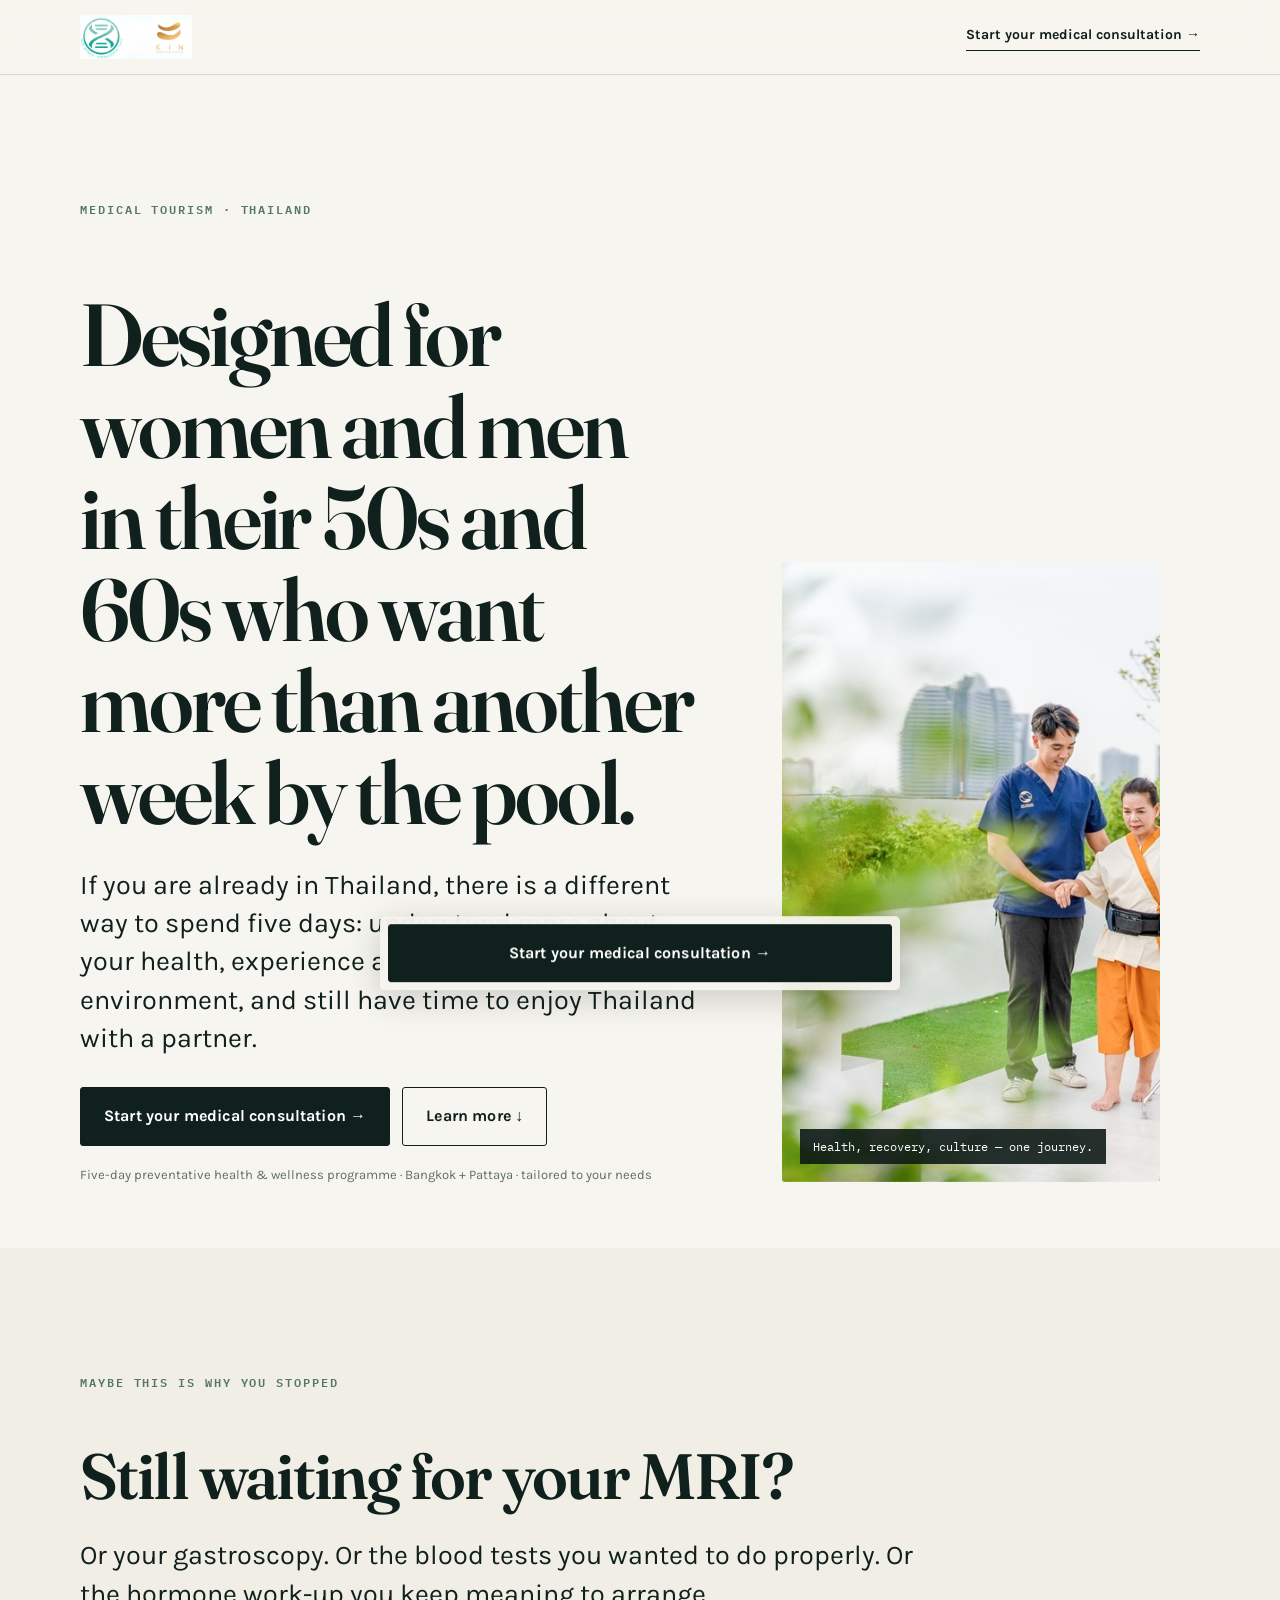
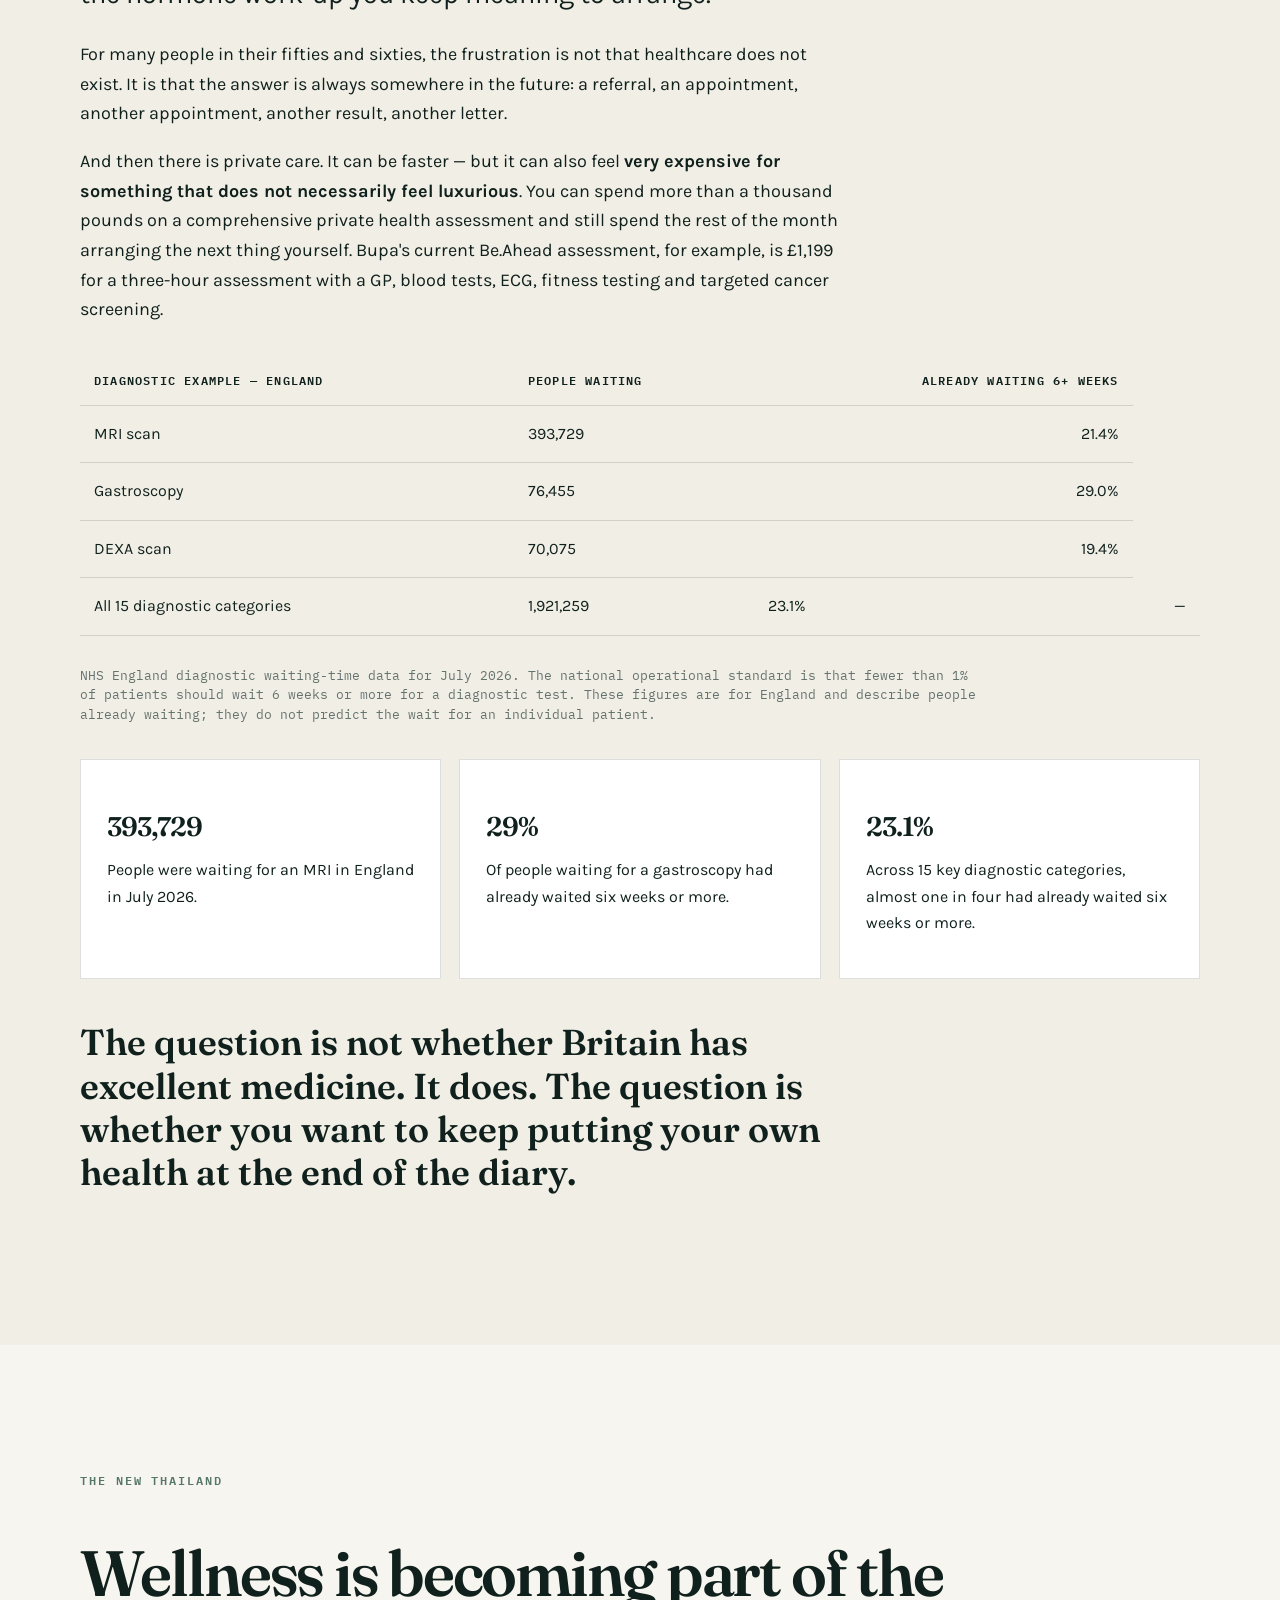
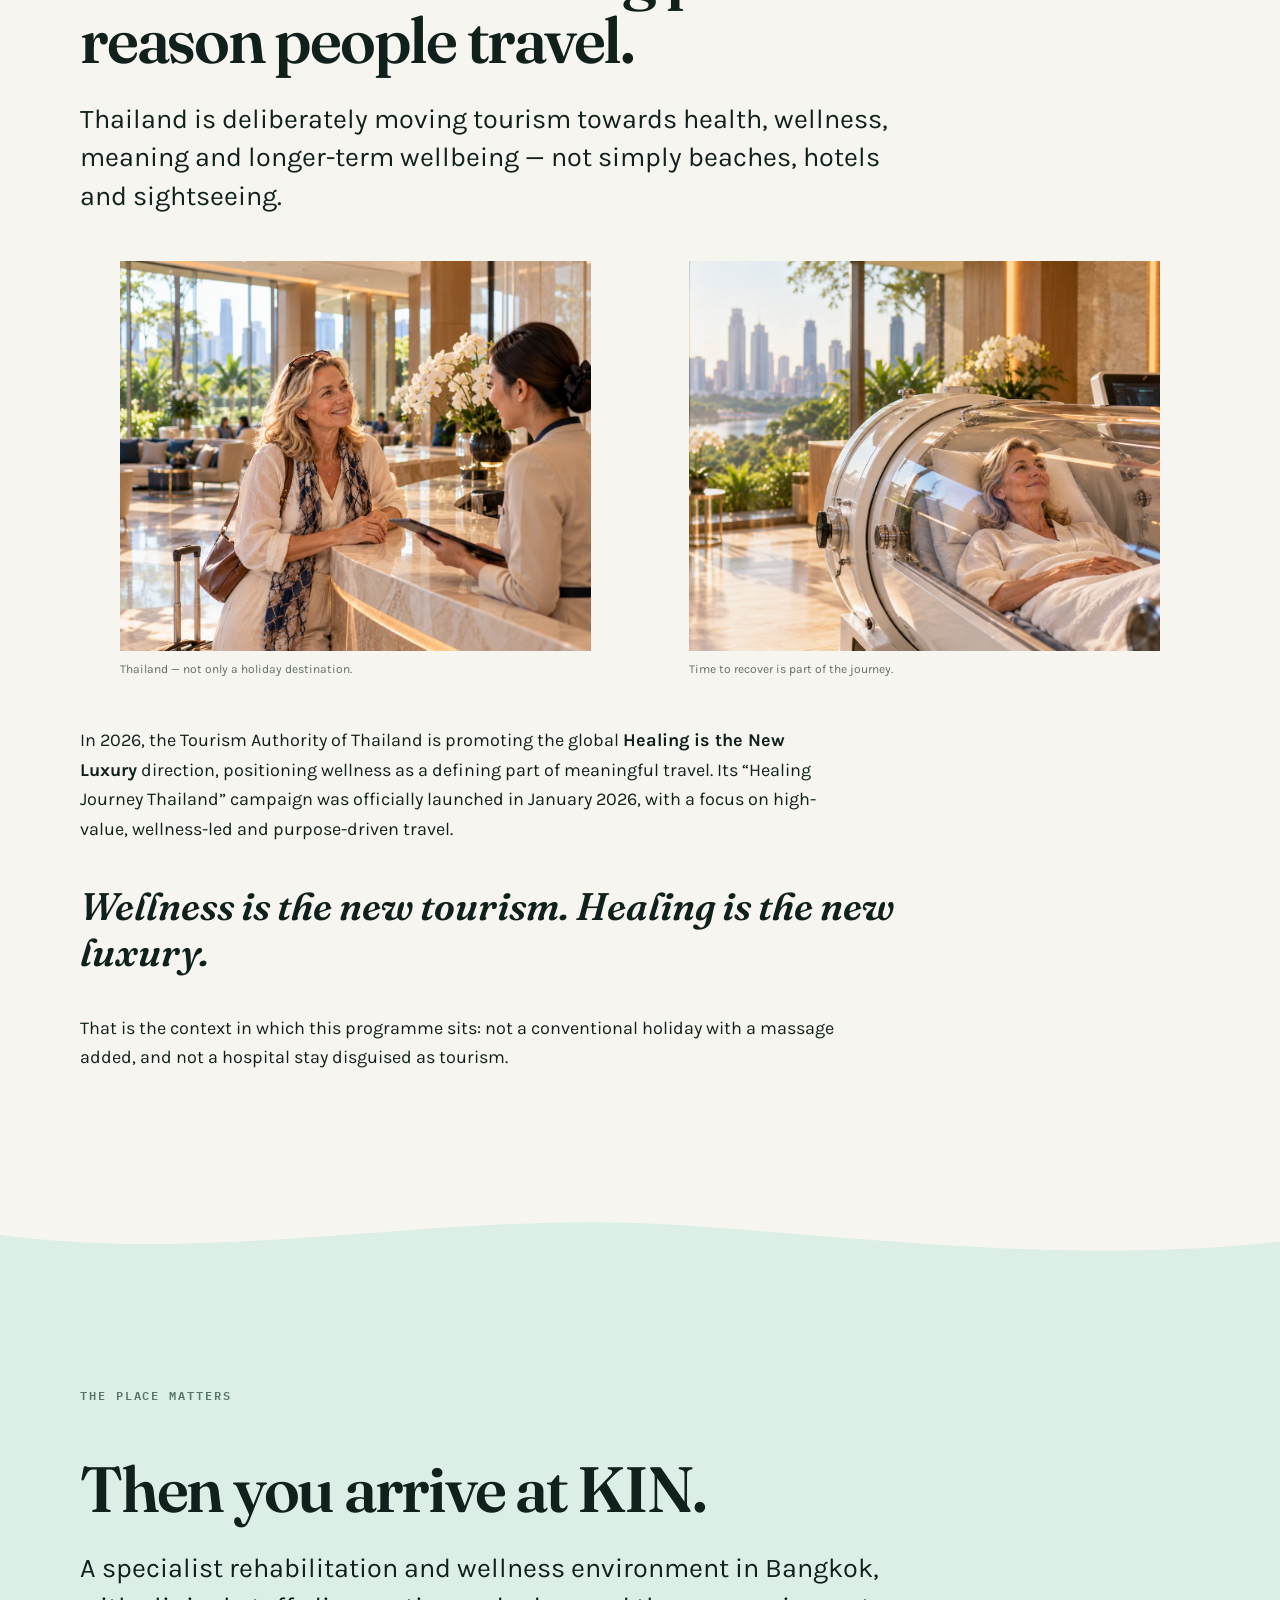
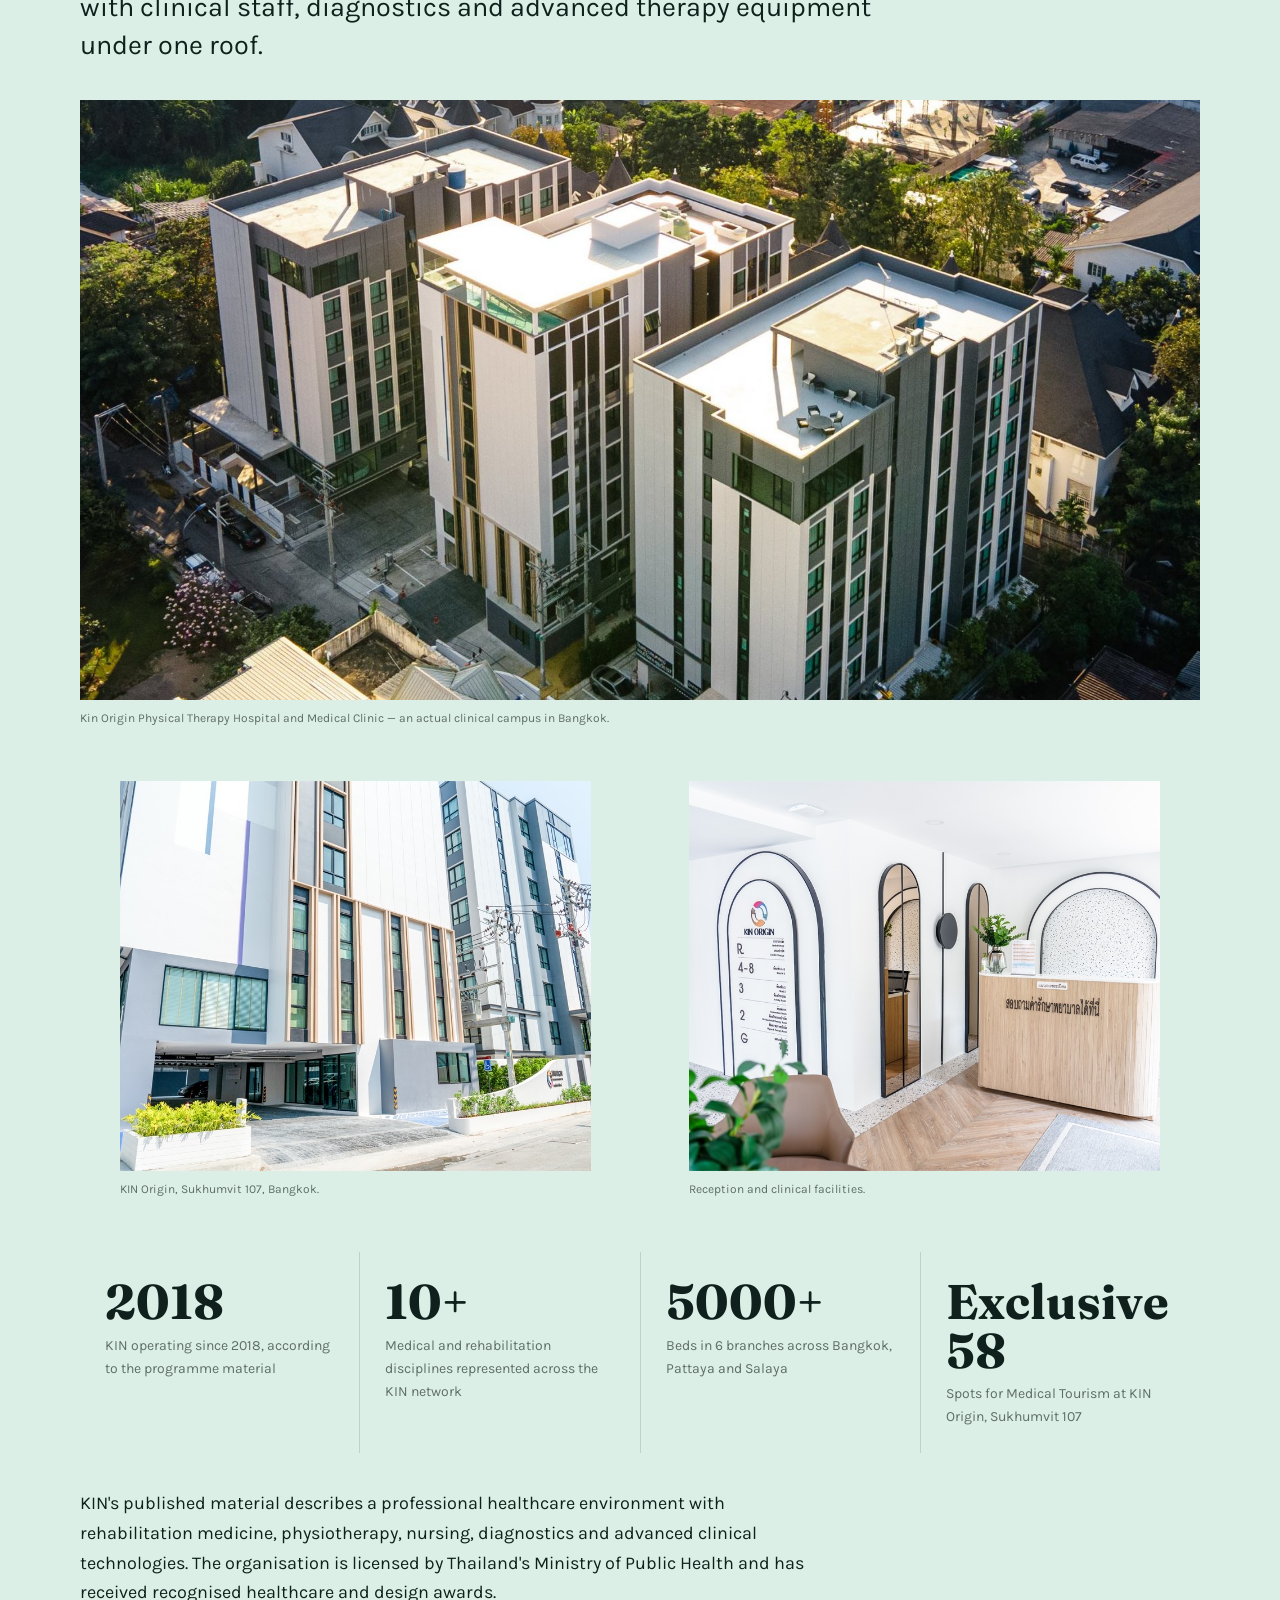
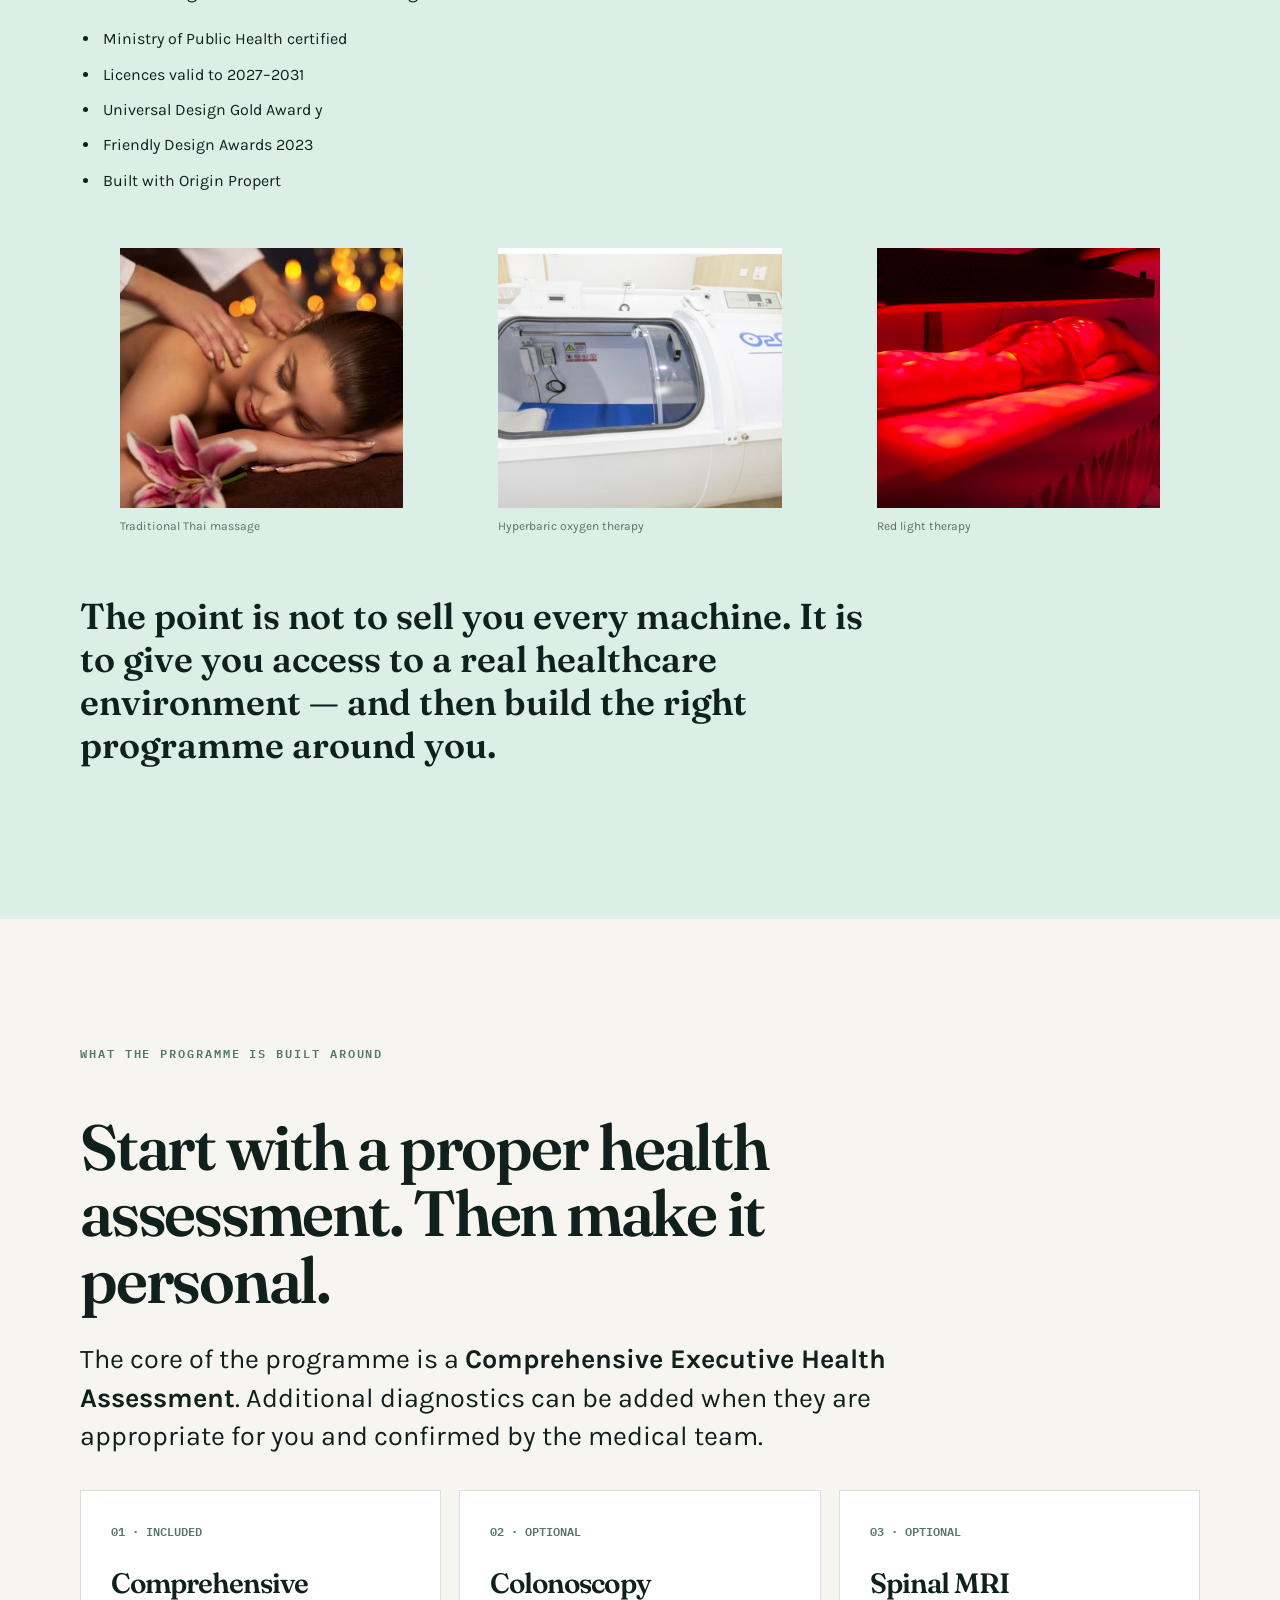
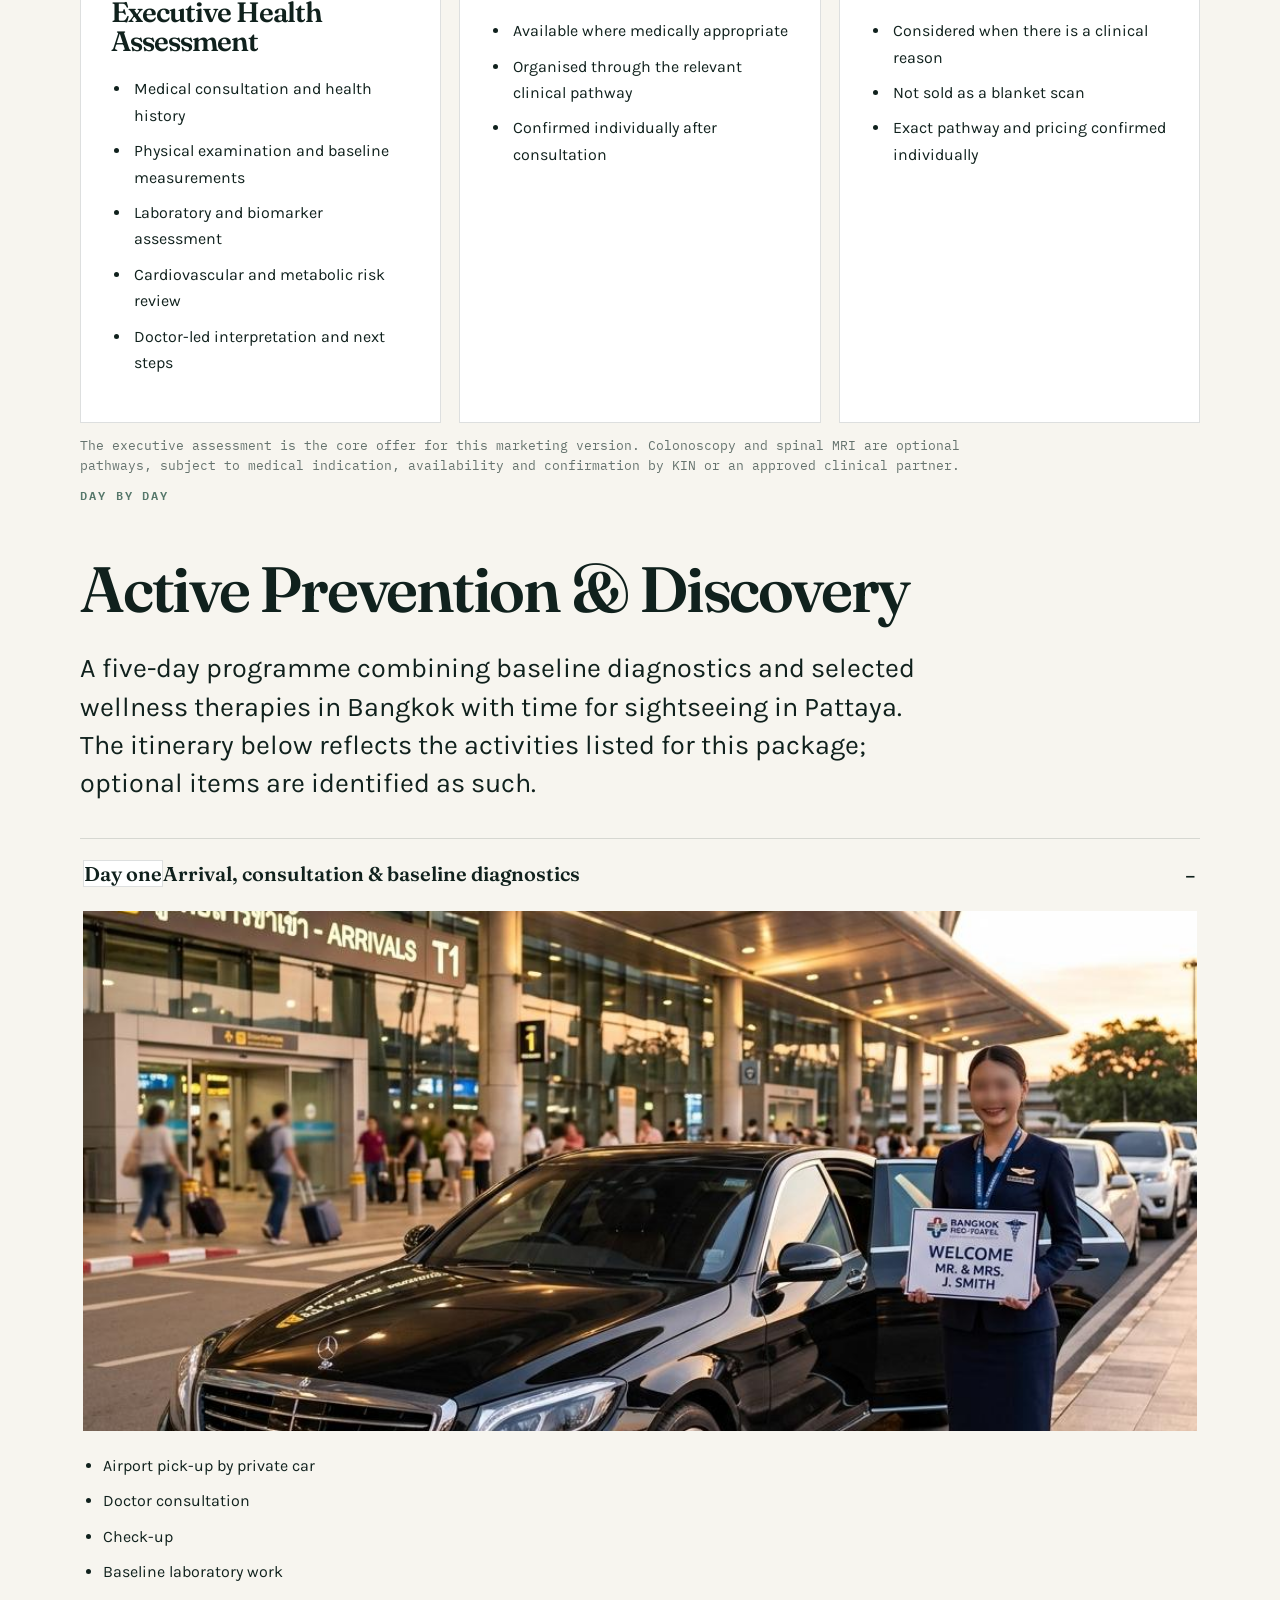
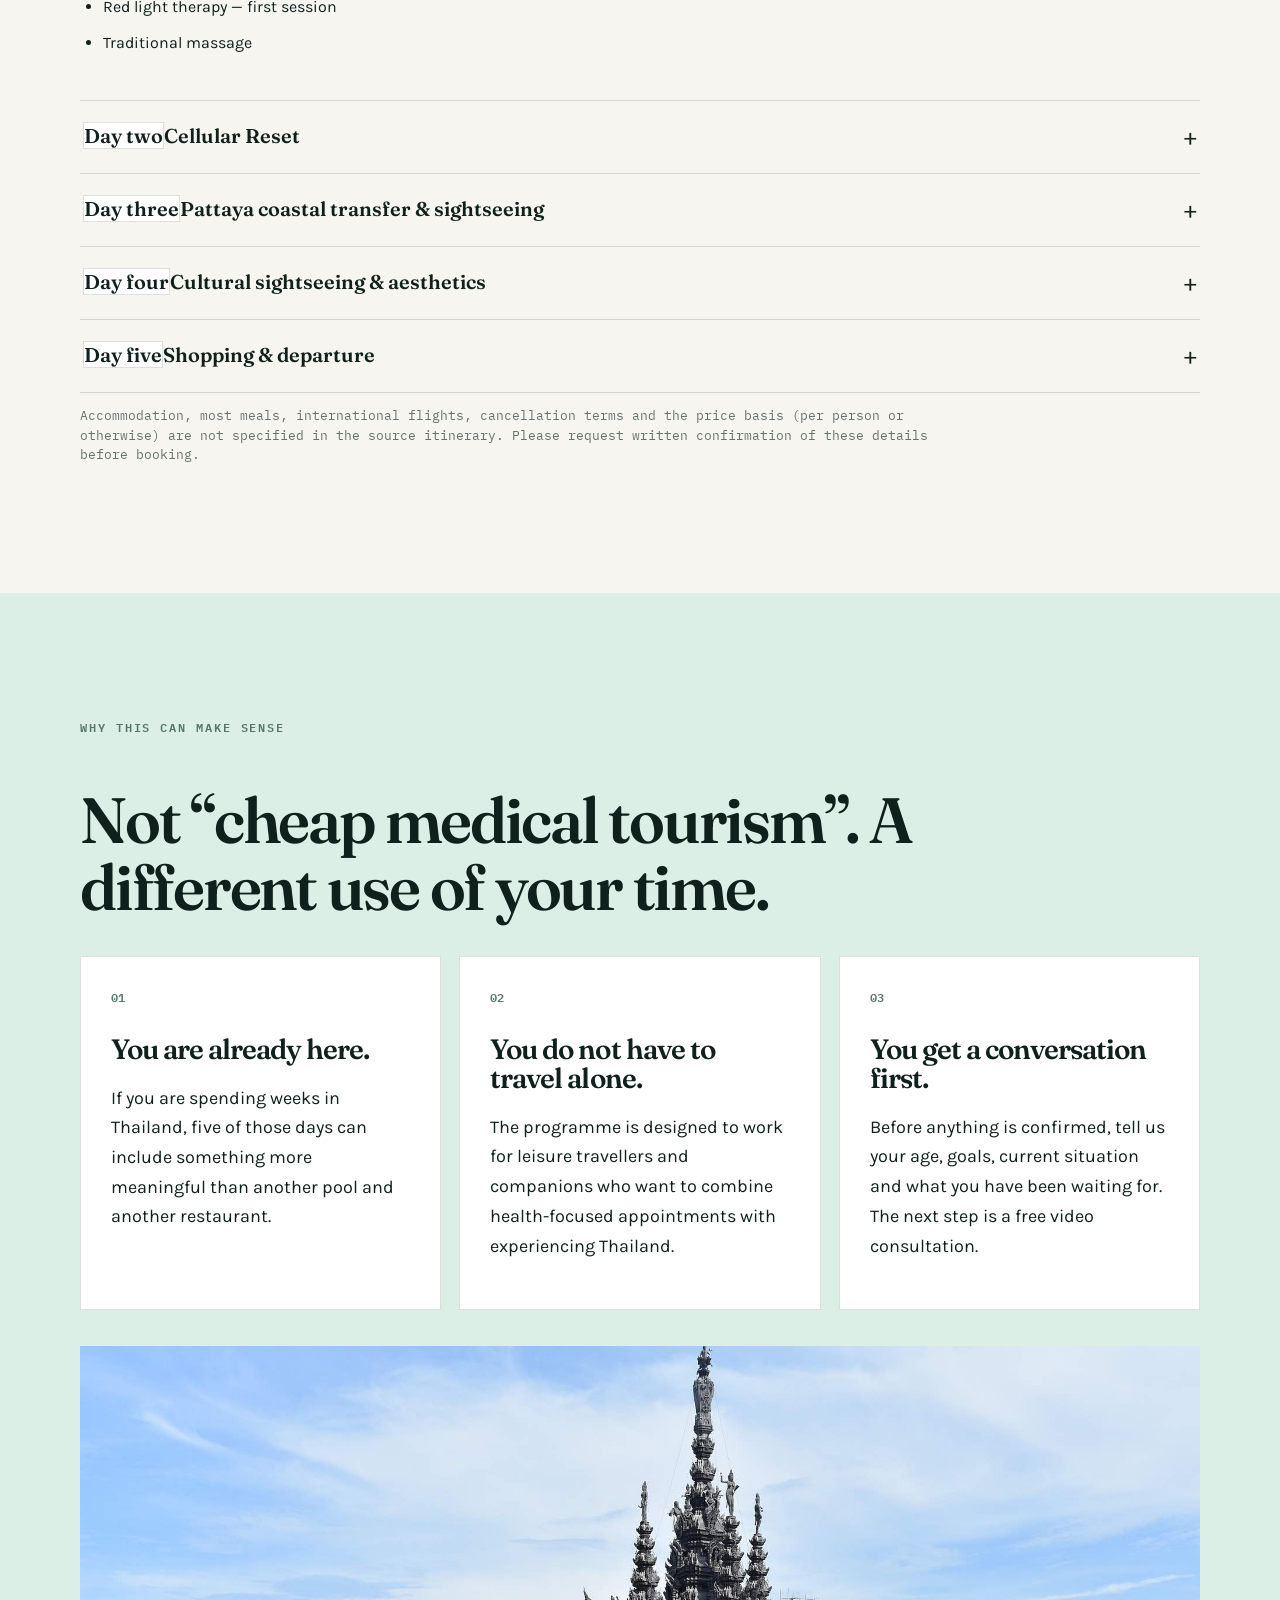
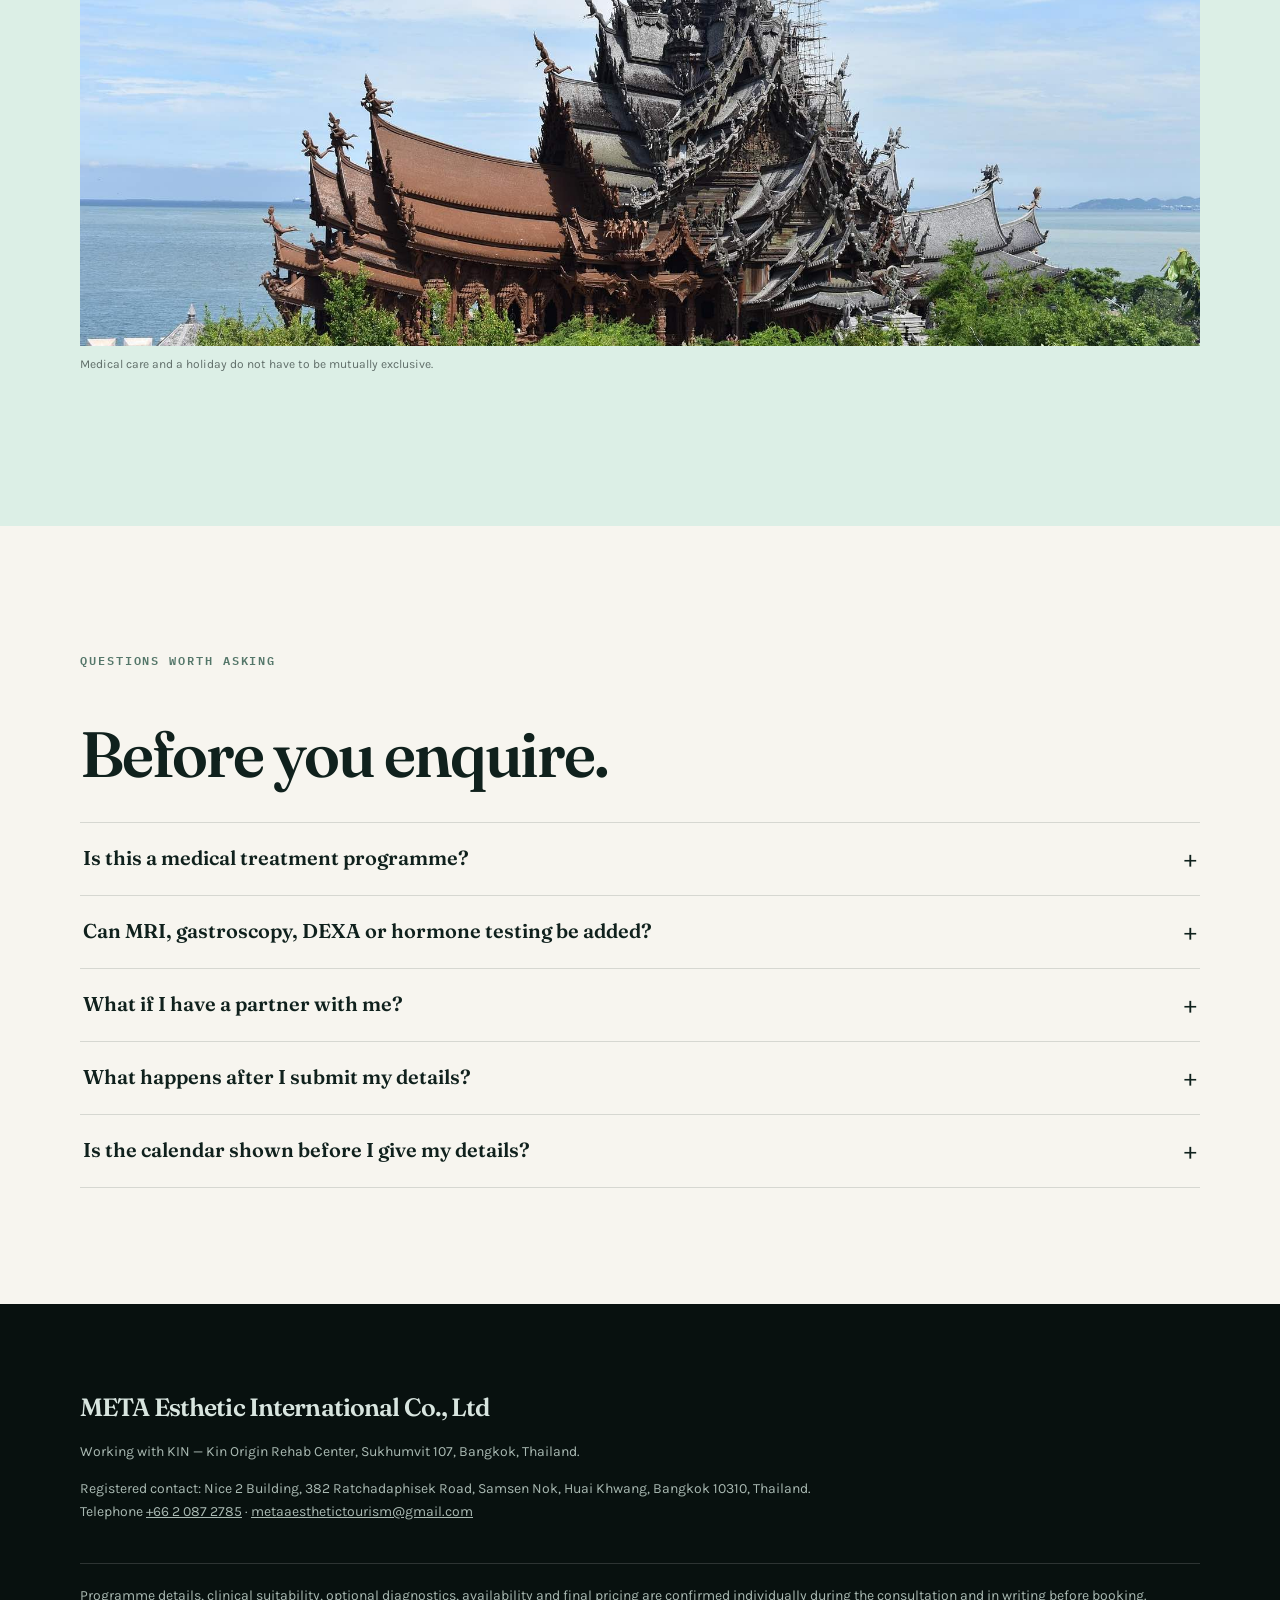
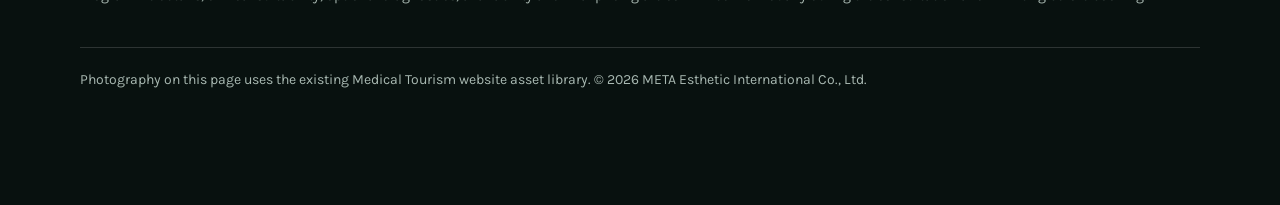
==== index.html @ b050d195 "Add Facebook Pixel Code to index.html Added Facebook Pixel tracking code for analytics." ====
<!doctype html>
<html lang="en-GB">
<head>
<meta charset="utf-8">
  <!-- Meta Pixel Code -->
<script>
!function(f,b,e,v,n,t,s)
{if(f.fbq)return;n=f.fbq=function(){n.callMethod?
n.callMethod.apply(n,arguments):n.queue.push(arguments)};
if(!f._fbq)f._fbq=n;n.push=n;n.loaded=!0;n.version='2.0';
n.queue=[];t=b.createElement(e);t.async=!0;
t.src=v;s=b.getElementsByTagName(e)[0];
s.parentNode.insertBefore(t,s)}(window, document,'script',
'https://connect.facebook.net/en_US/fbevents.js');

fbq('init', '4638696046454900');
fbq('track', 'PageView');
fbq('track', 'ViewContent');
</script>
<!-- End Meta Pixel Code -->
<meta name="viewport" content="width=device-width, initial-scale=1">
<title>Medical Tourism Thailand | A Better Way to Use Your Time in Thailand</title>
<meta name="description" content="Designed for women and men in their 50s and 60s who want more than another week by the pool. Explore a five-day preventative health and wellness programme in Thailand, with KIN and Bangkok–Pattaya experiences.">
<link rel="preconnect" href="https://fonts.googleapis.com">
<link rel="preconnect" href="https://fonts.gstatic.com" crossorigin>
<link href="https://fonts.googleapis.com/css2?family=Fraunces:ital,opsz,wght@0,9..144,400;0,9..144,600;0,9..144,700;1,9..144,400;1,9..144,600&family=Karla:wght@400;500;600;700&family=IBM+Plex+Mono:wght@400;500;600&display=swap" rel="stylesheet">
<style>
:root{--ink:#10211d;--deep:#0b1715;--mint:#dcefe6;--paper:#f7f5ef;--cream:#f1eee5;--sage:#7b9d8e;--gold:#c8a66a;--white:#fff;--muted:#5f6d68;--line:rgba(16,33,29,.14)}
*{box-sizing:border-box}html{scroll-behavior:smooth}body{margin:0;background:var(--paper);color:var(--ink);font-family:Karla,Arial,sans-serif;line-height:1.65}img{display:block;max-width:100%}a{color:inherit}.wrap{width:min(1120px,92vw);margin:auto}.eyebrow{font:600 12px/1.2 "IBM Plex Mono",monospace;text-transform:uppercase;letter-spacing:.16em;color:#55776a;margin-bottom:18px}h1,h2,h3{font-family:Fraunces,Georgia,serif;font-weight:600;letter-spacing:-.035em;line-height:1.04;margin-bottom:20px}h1{font-size:clamp(45px,7.5vw,88px);max-width:980px}h2{font-size:clamp(38px,5vw,64px);max-width:900px}h3{font-size:clamp(25px,3vw,36px)}p{font-size:18px;max-width:760px}.lede{font-size:clamp(20px,2.2vw,27px);line-height:1.42;max-width:850px}.script{font:italic 600 clamp(25px,3vw,39px)/1.2 Fraunces,Georgia,serif;max-width:850px}.pull{font:600 clamp(24px,3vw,36px)/1.2 Fraunces,Georgia,serif;max-width:820px;margin-top:42px}.src{font:13px/1.5 "IBM Plex Mono",monospace;color:#65736e;max-width:900px}section{padding:clamp(64px,9vw,118px) 0}.b-soft{background:var(--cream)}.b-mint{background:var(--mint)}.b-deep{background:var(--deep);color:#f5f3eb}.b-deep .eyebrow,.b-deep .src{color:#9ebcaf}.topbar{position:sticky;top:0;z-index:20;background:rgba(247,245,239,.94);backdrop-filter:blur(12px);border-bottom:1px solid var(--line)}.topbar .wrap{min-height:74px;display:flex;align-items:center;justify-content:space-between;gap:20px}.topbar img{width:112px;height:auto}.tcta{font-size:14px;font-weight:700;text-decoration:none;border-bottom:1px solid var(--ink);padding-bottom:3px}.btn{display:inline-flex;align-items:center;justify-content:center;gap:8px;padding:15px 23px;background:var(--ink);color:#fff;text-decoration:none;border-radius:3px;font-weight:700;letter-spacing:.01em;border:1px solid var(--ink);transition:.2s}.btn:hover{transform:translateY(-1px);background:#233c34}.btn.light{background:#fff;color:var(--ink);border-color:#fff}.btn.outline{background:transparent;color:var(--ink);border-color:var(--ink)}.b-deep .btn{background:#fff;color:var(--ink);border-color:#fff}.hero{padding:clamp(60px,9vw,115px) 0 50px}.hero-grid{display:grid;grid-template-columns:1.15fr .85fr;gap:42px;align-items:end}.hero-art{border-radius:3px;overflow:hidden;position:relative}.hero-art img{width:100%;height:620px;object-fit:cover}.hero-art .caption{position:absolute;left:18px;bottom:18px;background:rgba(11,23,21,.88);color:#fff;padding:10px 13px;font:12px "IBM Plex Mono",monospace}.hero-actions{display:flex;flex-wrap:wrap;gap:12px;margin-top:30px}.hero-note{font-size:13px;color:var(--muted);margin-top:18px}.wave{height:55px;overflow:hidden;background:var(--paper)}.wave svg{width:100%;height:100%}.stats{display:grid;grid-template-columns:repeat(4,1fr);gap:1px;background:var(--line);margin:36px 0}.stat{background:var(--paper);padding:25px}.b-mint .stat{background:var(--mint)}.b-deep .stat{background:#12231f}.stat b{display:block;font:700 clamp(30px,3.8vw,50px)/1 Fraunces,serif;margin-bottom:8px}.stat span{font-size:14px;color:var(--muted);display:block}.b-deep .stat span{color:#b9cbc2}.tablewrap{overflow-x:auto;margin:30px 0}table{width:100%;border-collapse:collapse;min-width:650px}th,td{padding:15px 14px;border-bottom:1px solid var(--line);text-align:left;vertical-align:top}th{font:600 12px "IBM Plex Mono",monospace;text-transform:uppercase;letter-spacing:.1em}td:last-child,th:last-child{text-align:right;white-space:nowrap}.versus{display:grid;grid-template-columns:1fr 1fr;gap:22px;margin-top:42px}.side{background:#fff;border:1px solid var(--line);overflow:hidden}.side-img{width:100%;height:300px;object-fit:cover}.side-body{padding:26px}.side-tag{font:600 12px "IBM Plex Mono",monospace;text-transform:uppercase;letter-spacing:.14em;color:#55776a}.side-price{font:700 32px Fraunces,serif;margin-top:25px}.side-price span{display:block;font:13px Karla,sans-serif;color:var(--muted);margin-top:4px}.notice{height:100%;background:#10211d;color:#fff;padding:28px;display:flex;align-items:flex-end}.notice p{font:14px/1.8 "IBM Plex Mono",monospace}.photo-wide{margin:36px 0}.photo-wide img{width:100%;height:min(62vw,600px);object-fit:cover}.photo-wide figcaption,.photo-grid figcaption,.photo-strip figcaption{font-size:12px;color:var(--muted);margin-top:9px}.photo-grid{display:grid;grid-template-columns:repeat(2,1fr);gap:18px;margin:30px 0}.photo-grid img{width:100%;height:390px;object-fit:cover}.photo-strip{display:grid;grid-template-columns:repeat(3,1fr);gap:15px;margin-top:38px}.photo-strip img{width:100%;height:260px;object-fit:cover}.kicker-grid{display:grid;grid-template-columns:repeat(3,1fr);gap:18px;margin:35px 0}.kicker{padding:26px;background:#fff;border:1px solid var(--line)}.kicker h3{font-size:27px;margin-bottom:10px}.kicker p{font-size:16px}.cards{display:grid;grid-template-columns:repeat(3,1fr);gap:18px;margin-top:35px}.card{background:#fff;padding:30px;border:1px solid var(--line)}.card .num,.recommend-card .num,.day-body b{font:600 12px "IBM Plex Mono",monospace;color:#55776a}.card h3{font-size:28px}.checks{padding-left:20px}.checks li{margin:9px 0;padding-left:3px}.recommend{display:grid;grid-template-columns:1fr 1fr;gap:22px;margin-top:38px}.recommend-card{background:#fff;border:1px solid var(--line);padding:28px}.recommend-card .price{font:700 28px Fraunces,serif;margin:15px 0}.recommend-card small{display:block;color:var(--muted);font-size:13px;line-height:1.45}.daygrid{display:grid;grid-template-columns:repeat(5,1fr);gap:12px;margin-top:35px}.day{background:#fff;border:1px solid var(--line);overflow:hidden}.day img{height:180px;width:100%;object-fit:cover}.day-body{padding:18px}.day-body h3{font-size:25px;margin:9px 0}.day-body ul{padding-left:18px;margin:0}.day-body li{font-size:14px;margin:5px 0}.price-hero{display:grid;grid-template-columns:.8fr 1.2fr;gap:30px;align-items:center;margin-top:35px}.pricebox{background:var(--deep);color:#fff;padding:42px}.pricebox .big{font:700 clamp(48px,7vw,80px)/1 Fraunces,serif}.pricebox .gbp{font:600 27px Fraunces,serif;color:#cfe5da;margin-top:8px}.pricebox small{display:block;color:#a9beb5;margin-top:15px}.pricebox .btn{margin-top:25px}.price-table{background:#fff;border:1px solid var(--line);padding:25px}.acc{margin-top:35px}details{border-top:1px solid var(--line);padding:0}details:last-child{border-bottom:1px solid var(--line)}summary{cursor:pointer;list-style:none;padding:22px 3px;font:600 20px Fraunces,serif;display:flex;justify-content:space-between;gap:20px}summary::-webkit-details-marker{display:none}summary:after{content:"+";font:400 24px Karla,sans-serif}details[open] summary:after{content:"−"}.details-body{padding:0 3px 24px}.cta-band{text-align:center}.cta-band .wrap{display:flex;flex-direction:column;align-items:center}.cta-band p{max-width:650px}.cta-actions{display:flex;flex-wrap:wrap;justify-content:center;gap:12px;margin-top:20px}.legal{font-size:13px;line-height:1.55;color:#697772;max-width:900px}footer{background:#08110f;color:#d8e5df;padding:65px 0 100px}footer h3{font-size:25px}footer p{font-size:14px;color:#a9b9b2}footer .fine{border-top:1px solid rgba(255,255,255,.15);margin-top:40px;padding-top:20px;max-width:none}.dock{position:fixed;z-index:30;left:50%;bottom:14px;transform:translate(-50%,140%);transition:.25s;width:min(520px,calc(100vw - 28px));padding:8px;background:rgba(247,245,239,.92);backdrop-filter:blur(12px);box-shadow:0 8px 35px rgba(0,0,0,.18);border-radius:5px}.dock.on{transform:translate(-50%,0)}.dock .btn{width:100%}
@media(max-width:900px){.hero-grid,.versus,.price-hero,.recommend{grid-template-columns:1fr}.hero-art img{height:460px}.stats{grid-template-columns:repeat(2,1fr)}.cards,.kicker-grid{grid-template-columns:1fr}.daygrid{grid-template-columns:repeat(2,1fr)}}
@media(max-width:600px){.topbar .wrap{min-height:62px}.topbar img{width:94px}.tcta{font-size:12px}section{padding:62px 0}h1{font-size:47px}h2{font-size:39px}p{font-size:17px}.hero{padding-top:55px}.hero-art img{height:390px}.stats{grid-template-columns:1fr 1fr}.stat{padding:19px 15px}.stat b{font-size:31px}.photo-grid,.photo-strip{grid-template-columns:1fr}.photo-grid img{height:300px}.photo-strip img{height:300px}.daygrid{grid-template-columns:1fr}.day img{height:260px}.pricebox{padding:30px 24px}th,td{padding:12px 10px}}

.day-by-day .day-shot{margin:0 0 22px}
.day-by-day .day-shot img{width:100%;height:min(46vw,520px);object-fit:cover}
.day-by-day .details-body{padding:0 3px 28px}
.day-by-day .ticks{padding-left:20px}
.day-by-day .ticks li{margin:9px 0}
.day-by-day .src{margin-top:18px}
</style>
</head>
<body>
<header class="topbar"><div class="wrap"><img src="assets/logo-lockup.png" alt="META Esthetic International and KIN Rehabilitation"><a class="tcta" href="enquire.html">Start your medical consultation →</a></div></header>
<main>
<section class="hero"><div class="wrap hero-grid"><div><p class="eyebrow">Medical tourism · Thailand</p><h1>Designed for women and men in their 50s and 60s who want more than another week by the pool.</h1><p class="lede">If you are already in Thailand, there is a different way to spend five days: understand more about your health, experience a medical and wellness environment, and still have time to enjoy Thailand with a partner.</p><div class="hero-actions"><a class="btn" href="enquire.html">Start your medical consultation →</a><a class="btn outline" href="#programme">Learn more ↓</a></div><p class="hero-note">Five-day preventative health &amp; wellness programme · Bangkok + Pattaya · tailored to your needs</p></div><figure class="hero-art"><img src="assets/kin-rooftop-therapy.jpg" alt="Rooftop therapy and Bangkok skyline at KIN" fetchpriority="high"><div class="caption">Health, recovery, culture — one journey.</div></figure></div></section>
<section class="b-soft"><div class="wrap"><p class="eyebrow">Maybe this is why you stopped</p><h2>Still waiting for your MRI?</h2><p class="lede">Or your gastroscopy. Or the blood tests you wanted to do properly. Or the hormone work-up you keep meaning to arrange.</p><p>For many people in their fifties and sixties, the frustration is not that healthcare does not exist. It is that the answer is always somewhere in the future: a referral, an appointment, another appointment, another result, another letter.</p><p>And then there is private care. It can be faster — but it can also feel <strong>very expensive for something that does not necessarily feel luxurious</strong>. You can spend more than a thousand pounds on a comprehensive private health assessment and still spend the rest of the month arranging the next thing yourself. Bupa's current Be.Ahead assessment, for example, is £1,199 for a three-hour assessment with a GP, blood tests, ECG, fitness testing and targeted cancer screening.</p><div class="tablewrap"><table><thead><tr><th>Diagnostic example — England</th><th>People waiting</th><th>Already waiting 6+ weeks</th></tr></thead><tbody><tr><td>MRI scan</td><td>393,729</td><td>21.4%</td></tr><tr><td>Gastroscopy</td><td>76,455</td><td>29.0%</td></tr><tr><td>DEXA scan</td><td>70,075</td><td>19.4%</td></tr><tr><td>All 15 diagnostic categories</td><td>1,921,259</td><td>23.1%</td><td>—</td></tr></tbody></table></div><p class="src">NHS England diagnostic waiting-time data for July 2026. The national operational standard is that fewer than 1% of patients should wait 6 weeks or more for a diagnostic test. These figures are for England and describe people already waiting; they do not predict the wait for an individual patient.</p><div class="kicker-grid"><article class="kicker"><h3>393,729</h3><p>People were waiting for an MRI in England in July 2026.</p></article><article class="kicker"><h3>29%</h3><p>Of people waiting for a gastroscopy had already waited six weeks or more.</p></article><article class="kicker"><h3>23.1%</h3><p>Across 15 key diagnostic categories, almost one in four had already waited six weeks or more.</p></article></div><p class="pull">The question is not whether Britain has excellent medicine. It does. The question is whether you want to keep putting your own health at the end of the diary.</p></div></section>
<section><div class="wrap"><p class="eyebrow">The new Thailand</p><h2>Wellness is becoming part of the reason people travel.</h2><p class="lede">Thailand is deliberately moving tourism towards health, wellness, meaning and longer-term wellbeing — not simply beaches, hotels and sightseeing.</p><div class="photo-grid"><figure><img src="assets/pattaya.jpg" alt="Pattaya coastal destination in Thailand" loading="lazy"><figcaption>Thailand — not only a holiday destination.</figcaption></figure><figure><img src="assets/beach.jpg" alt="Thai beach and coastal relaxation" loading="lazy"><figcaption>Time to recover is part of the journey.</figcaption></figure></div><p>In 2026, the Tourism Authority of Thailand is promoting the global <strong>Healing is the New Luxury</strong> direction, positioning wellness as a defining part of meaningful travel. Its “Healing Journey Thailand” campaign was officially launched in January 2026, with a focus on high-value, wellness-led and purpose-driven travel.</p><p class="script">Wellness is the new tourism. Healing is the new luxury.</p><p>That is the context in which this programme sits: not a conventional holiday with a massage added, and not a hospital stay disguised as tourism.</p></div></section>
<div class="wave" aria-hidden="true"><svg viewBox="0 0 1200 80" preserveAspectRatio="none"><path d="M0,42 C220,86 420,4 640,28 C840,50 1010,84 1200,52 L1200,80 L0,80 Z" fill="var(--mint)"></path></svg></div>
<section class="b-mint"><div class="wrap">
<p class="eyebrow">The place matters</p>
<h2>Then you arrive at KIN.</h2>
<p class="lede">A specialist rehabilitation and wellness environment in Bangkok, with clinical staff, diagnostics and advanced therapy equipment under one roof.</p>

<figure class="photo-wide">
  <img src="assets/kin-campus-aerial.jpg" alt="Aerial view of the Kin Origin Physical Therapy Hospital and Medical Clinic campus in Bangkok" loading="lazy">
  <figcaption>Kin Origin Physical Therapy Hospital and Medical Clinic — an actual clinical campus in Bangkok.</figcaption>
</figure>

<div class="photo-grid">
  <figure><img src="assets/kin-exterior.jpg" alt="Exterior of KIN Origin Healthcare Center in Bangkok" loading="lazy"><figcaption>KIN Origin, Sukhumvit 107, Bangkok.</figcaption></figure>
  <figure><img src="assets/kin-reception.jpg" alt="KIN Origin reception and floor directory" loading="lazy"><figcaption>Reception and clinical facilities.</figcaption></figure>
</div>

<div class="stats">
  <div class="stat"><b>2018</b><span>KIN operating since 2018, according to the programme material</span></div>
    <div class="stat"><b>10+</b><span>Medical and rehabilitation disciplines represented across the KIN network</span></div>
  <div class="stat"><b>5000+</b><span>Beds in 6 branches across Bangkok, Pattaya and Salaya</span></div>
  <div class="stat"><b>Exclusive 58</b><span>Spots for Medical Tourism at KIN Origin, Sukhumvit 107</span></div>

</div>

<p>KIN's published material describes a professional healthcare environment with rehabilitation medicine, physiotherapy, nursing, diagnostics and advanced clinical technologies. The organisation is licensed by Thailand's Ministry of Public Health and has received recognised healthcare and design awards.</p>

<ul class="checks">
   <li>Ministry of Public Health certified
</li>
  <li>Licences valid to 2027–2031
</li>
  <li>Universal Design Gold Award
y</li>
  <li>Friendly Design Awards 2023</li>
  <li>Built with Origin Propert</li>
</ul>

<div class="photo-strip">
  <figure><img src="assets/traditional-massage.jpg" alt="Traditional Thai massage treatment" loading="lazy"><figcaption>Traditional Thai massage</figcaption></figure>
  <figure><img src="assets/hbot.jpg" alt="Hyperbaric oxygen therapy chamber at KIN" loading="lazy"><figcaption>Hyperbaric oxygen therapy</figcaption></figure>
  <figure><img src="assets/red-light-therapy.jpg" alt="Red light therapy at KIN" loading="lazy"><figcaption>Red light therapy</figcaption></figure>
</div>

<p class="pull">The point is not to sell you every machine. It is to give you access to a real healthcare environment — and then build the right programme around you.</p>
</div></section>
<section id="programme"><div class="wrap">
<p class="eyebrow">What the programme is built around</p>
<h2>Start with a proper health assessment. Then make it personal.</h2>
<p class="lede">The core of the programme is a <strong>Comprehensive Executive Health Assessment</strong>. Additional diagnostics can be added when they are appropriate for you and confirmed by the medical team.</p>

<div class="cards">
  <article class="card">
    <div class="num">01 · INCLUDED</div>
    <h3>Comprehensive Executive Health Assessment</h3>
    <ul class="checks">
      <li>Medical consultation and health history</li>
      <li>Physical examination and baseline measurements</li>
      <li>Laboratory and biomarker assessment</li>
      <li>Cardiovascular and metabolic risk review</li>
      <li>Doctor-led interpretation and next steps</li>
    </ul>
  </article>
  <article class="card">
    <div class="num">02 · OPTIONAL</div>
    <h3>Colonoscopy</h3>
    <ul class="checks">
      <li>Available where medically appropriate</li>
      <li>Organised through the relevant clinical pathway</li>
      <li>Confirmed individually after consultation</li>
    </ul>
  </article>
  <article class="card">
    <div class="num">03 · OPTIONAL</div>
    <h3>Spinal MRI</h3>
    <ul class="checks">
      <li>Considered when there is a clinical reason</li>
      <li>Not sold as a blanket scan</li>
      <li>Exact pathway and pricing confirmed individually</li>
    </ul>
  </article>
</div>

<p class="src">The executive assessment is the core offer for this marketing version. Colonoscopy and spinal MRI are optional pathways, subject to medical indication, availability and confirmation by KIN or an approved clinical partner.</p>

<div class="wrap stack">
    <p class="eyebrow">Day by day</p>
    <h2>Active Prevention &amp; Discovery</h2>
    <p class="lede">A five-day programme combining baseline diagnostics and selected wellness therapies in Bangkok with time for sightseeing in Pattaya. The itinerary below reflects the activities listed for this package; optional items are identified as such.</p>

    <div class="acc day-by-day">
      <details open>
        <summary><span><span class="day">Day one</span>Arrival, consultation &amp; baseline diagnostics</span></summary>
        <div class="details-body">
          <figure class="day-shot">
            <img src="assets/GPT1.jpg" alt="Arrival and consultation at the beginning of the five-day programme" width="1200" height="800" loading="lazy">
          </figure>
          <ul class="ticks">
            <li>Airport pick-up by private car</li>
            <li>Doctor consultation</li>
            <li>Check-up</li>
            <li>Baseline laboratory work</li>
            <li>Red light therapy — first session</li>
            <li>Traditional massage</li>
          </ul>
        </div>
      </details>
      <details>
        <summary><span><span class="day">Day two</span>Cellular Reset</span></summary>
        <div class="details-body">
          <figure class="day-shot">
            <img src="assets/GPT2.jpg" alt="Wellness and clinical therapies scheduled for day two" width="1200" height="800" loading="lazy">
          </figure>
          <ul class="ticks">
            <li>Colon hydrotherapy</li>
            <li>HBOT session — hyperbaric oxygen therapy</li>
            <li>Red light therapy — second session</li>
            <li>Anti-inflammatory lunch</li>
            <li>PMST therapy <strong>or</strong> IV vitamin drip</li>
          </ul>
          <p class="src">The programme lists PMST therapy or an IV vitamin drip as alternatives; it does not state that both are included.</p>
        </div>
      </details>
      <details>
        <summary><span><span class="day">Day three</span>Pattaya coastal transfer &amp; sightseeing</span></summary>
        <div class="details-body">
          <figure class="day-shot">
            <img src="assets/GPT3.jpg" alt="Coastal scenery in Pattaya, Thailand" width="1200" height="800" loading="lazy">
          </figure>
          <ul class="ticks">
            <li>Doctor consultation for feedback — optional</li>
            <li>Transfer to Pattaya</li>
            <li>Sightseeing</li>
          </ul>
          <p class="src">The source itinerary does not specify the exact sightseeing stops or the transport type for the Bangkok–Pattaya transfer.</p>
        </div>
      </details>
      <details>
        <summary><span><span class="day">Day four</span>Cultural sightseeing &amp; aesthetics</span></summary>
        <div class="details-body">
          <figure class="day-shot">
            <img src="assets/GPT4.jpg" alt="Cultural sightseeing and coastal relaxation in Pattaya" width="1200" height="800" loading="lazy">
          </figure>
          <ul class="ticks">
            <li>Guided sightseeing — examples in the programme include the Sanctuary of Truth or coastal tours</li>
            <li>Free exploration</li>
            <li>Visit to a premium aesthetic centre — optional</li>
            <li>Beachside relaxation</li>
            <li>Return to Bangkok</li>
          </ul>
          <p class="src">The aesthetic-centre visit is marked optional in the programme. The source document does not specify its price or whether any procedure is included.</p>
        </div>
      </details>
      <details>
        <summary><span><span class="day">Day five</span>Shopping &amp; departure</span></summary>
        <div class="details-body">
          <figure class="day-shot">
            <img src="assets/GPT5.jpg" alt="Shopping and departure at the end of the Thailand programme" width="1200" height="800" loading="lazy">
          </figure>
          <ul class="ticks">
            <li>Final check-ups — optional</li>
            <li>Shopping at Siam Premium Outlet</li>
            <li>Transfer back to the airport</li>
          </ul>
        </div>
      </details>
    </div>
    <p class="src">Accommodation, most meals, international flights, cancellation terms and the price basis (per person or otherwise) are not specified in the source itinerary. Please request written confirmation of these details before booking.</p>
  </div>
</div></section>


<section class="b-mint"><div class="wrap"><p class="eyebrow">Why this can make sense</p><h2>Not “cheap medical tourism”. A different use of your time.</h2><div class="cards"><article class="card"><div class="num">01</div><h3>You are already here.</h3><p>If you are spending weeks in Thailand, five of those days can include something more meaningful than another pool and another restaurant.</p></article><article class="card"><div class="num">02</div><h3>You do not have to travel alone.</h3><p>The programme is designed to work for leisure travellers and companions who want to combine health-focused appointments with experiencing Thailand.</p></article><article class="card"><div class="num">03</div><h3>You get a conversation first.</h3><p>Before anything is confirmed, tell us your age, goals, current situation and what you have been waiting for. The next step is a free video consultation.</p></article></div><figure class="photo-wide"><img src="assets/sanctuary.jpg" alt="Sanctuary of Truth area in Pattaya" loading="lazy"><figcaption>Medical care and a holiday do not have to be mutually exclusive.</figcaption></figure></div></section>
<section><div class="wrap"><p class="eyebrow">Questions worth asking</p><h2>Before you enquire.</h2><div class="acc"><details><summary>Is this a medical treatment programme?</summary><div class="details-body"><p>It is presented as a preventative and restorative health and wellness programme. It is not a substitute for your GP or consultant and is not a promise to diagnose or treat a specific condition. A doctor must determine whether an individual is suitable.</p></div></details><details><summary>Can MRI, gastroscopy, DEXA or hormone testing be added?</summary><div class="details-body"><p>Comprehensive Executive Health Assessment is the core of the programme. Colonoscopy and spinal MRI are optional and only considered where clinically appropriate. Availability, pathway and pricing are confirmed individually.</p></div></details><details><summary>What if I have a partner with me?</summary><div class="details-body"><p>Tell us on the enquiry form. The programme source specifically identifies leisure travellers and companions as a target profile. Any clinical services for a companion would need to be quoted separately unless confirmed otherwise.</p></div></details><details><summary>What happens after I submit my details?</summary><div class="details-body"><p>Your details are captured first and your phone number is passed to our contact system. You are then taken to a thank-you page where you can choose a free video consultation time through our calendar. Our team may also contact you automatically by phone.</p></div></details><details><summary>Is the calendar shown before I give my details?</summary><div class="details-body"><p>No. The booking calendar is deliberately placed after the lead form. The first step is to tell us who you are and what you are looking for. The second step is optional: choose a video consultation time.</p></div></details></div></div></section>

</main>
<footer><div class="wrap"><h3>META Esthetic International Co., Ltd</h3><p>Working with KIN — Kin Origin Rehab Center, Sukhumvit 107, Bangkok, Thailand.</p><p>Registered contact: Nice 2 Building, 382 Ratchadaphisek Road, Samsen Nok, Huai Khwang, Bangkok 10310, Thailand.<br>Telephone <a href="tel:+6620872785">+66 2 087 2785</a> · <a href="mailto:metaaesthetictourism@gmail.com">metaaesthetictourism@gmail.com</a></p><p class="fine">Programme details, clinical suitability, optional diagnostics, availability and final pricing are confirmed individually during the consultation and in writing before booking.</p><p class="fine">Photography on this page uses the existing Medical Tourism website asset library. © 2026 META Esthetic International Co., Ltd.</p></div></footer>
<div class="dock" id="dock"><a class="btn" href="enquire.html">Start your medical consultation →</a></div>
<script>(function(){const dock=document.getElementById('dock');function tick(){dock.classList.toggle('on',window.scrollY>560)}window.addEventListener('scroll',tick,{passive:true});tick()})();</script>
</body></html>
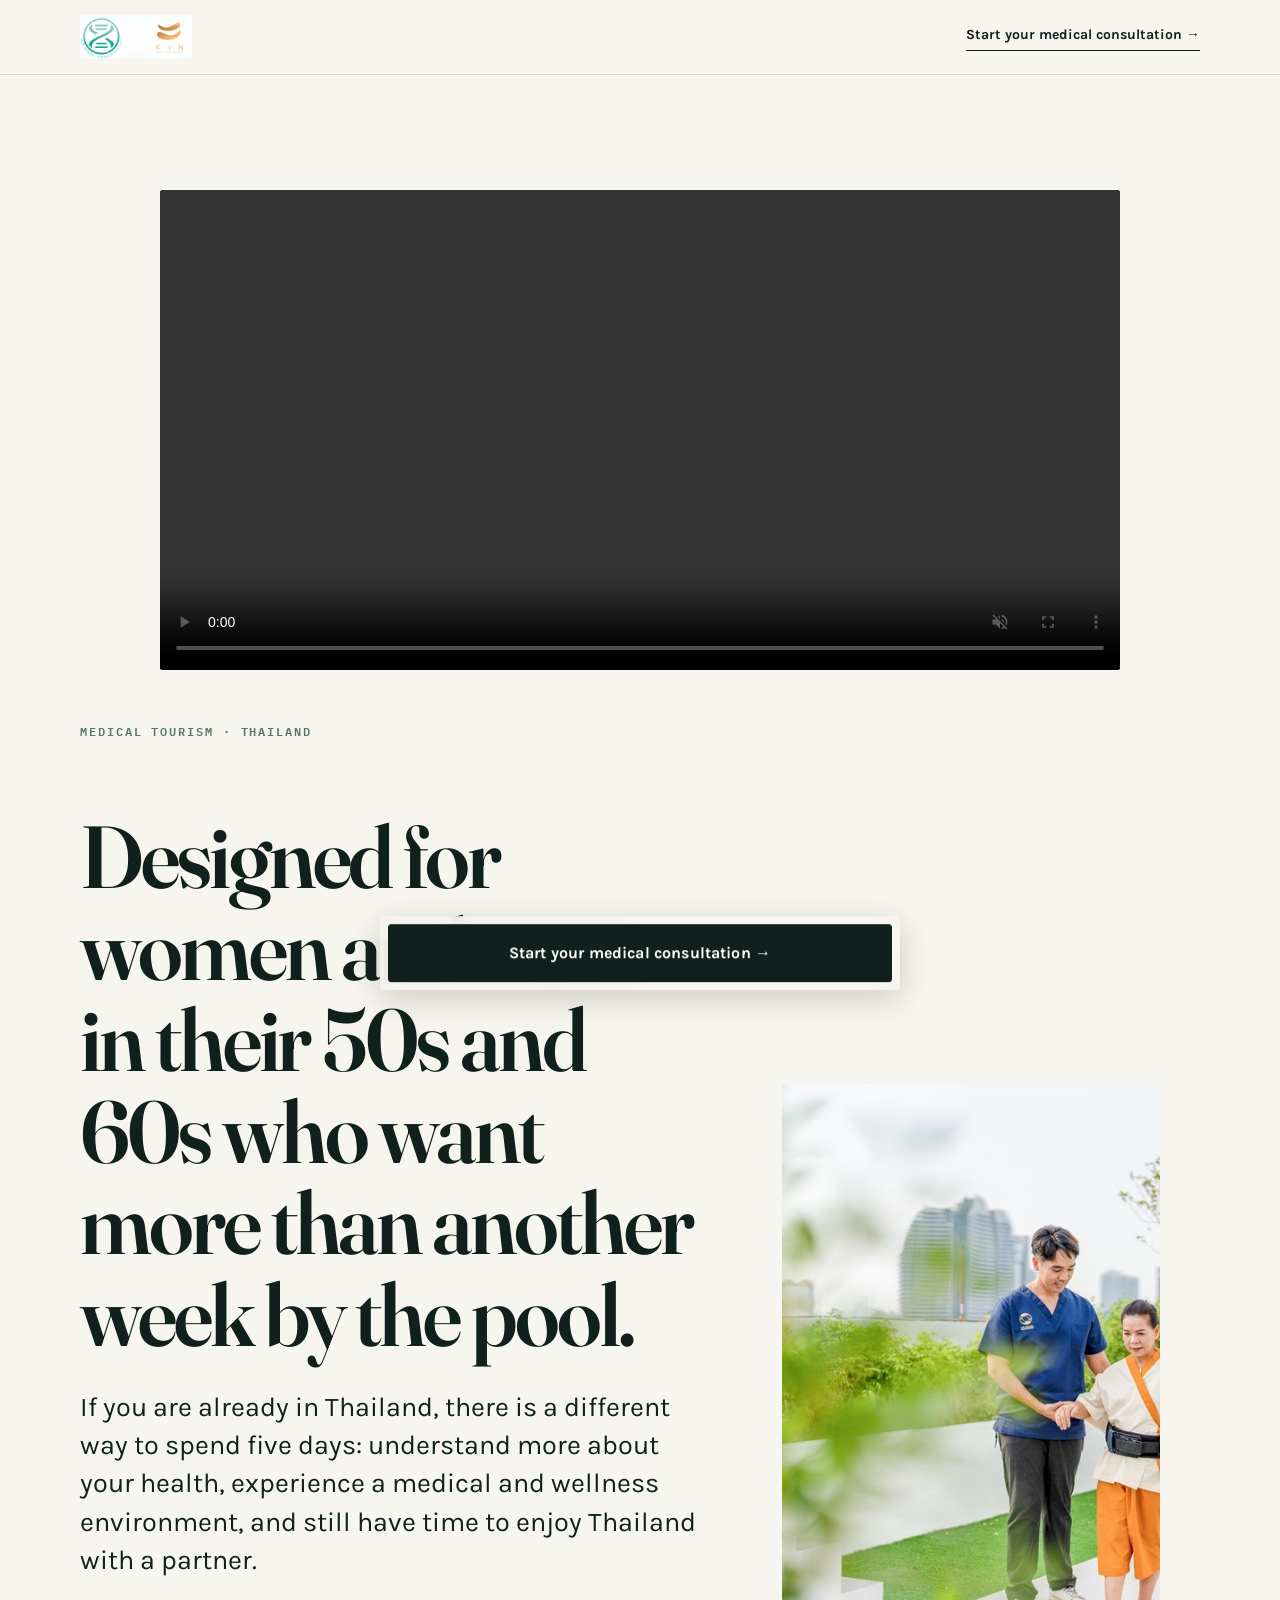
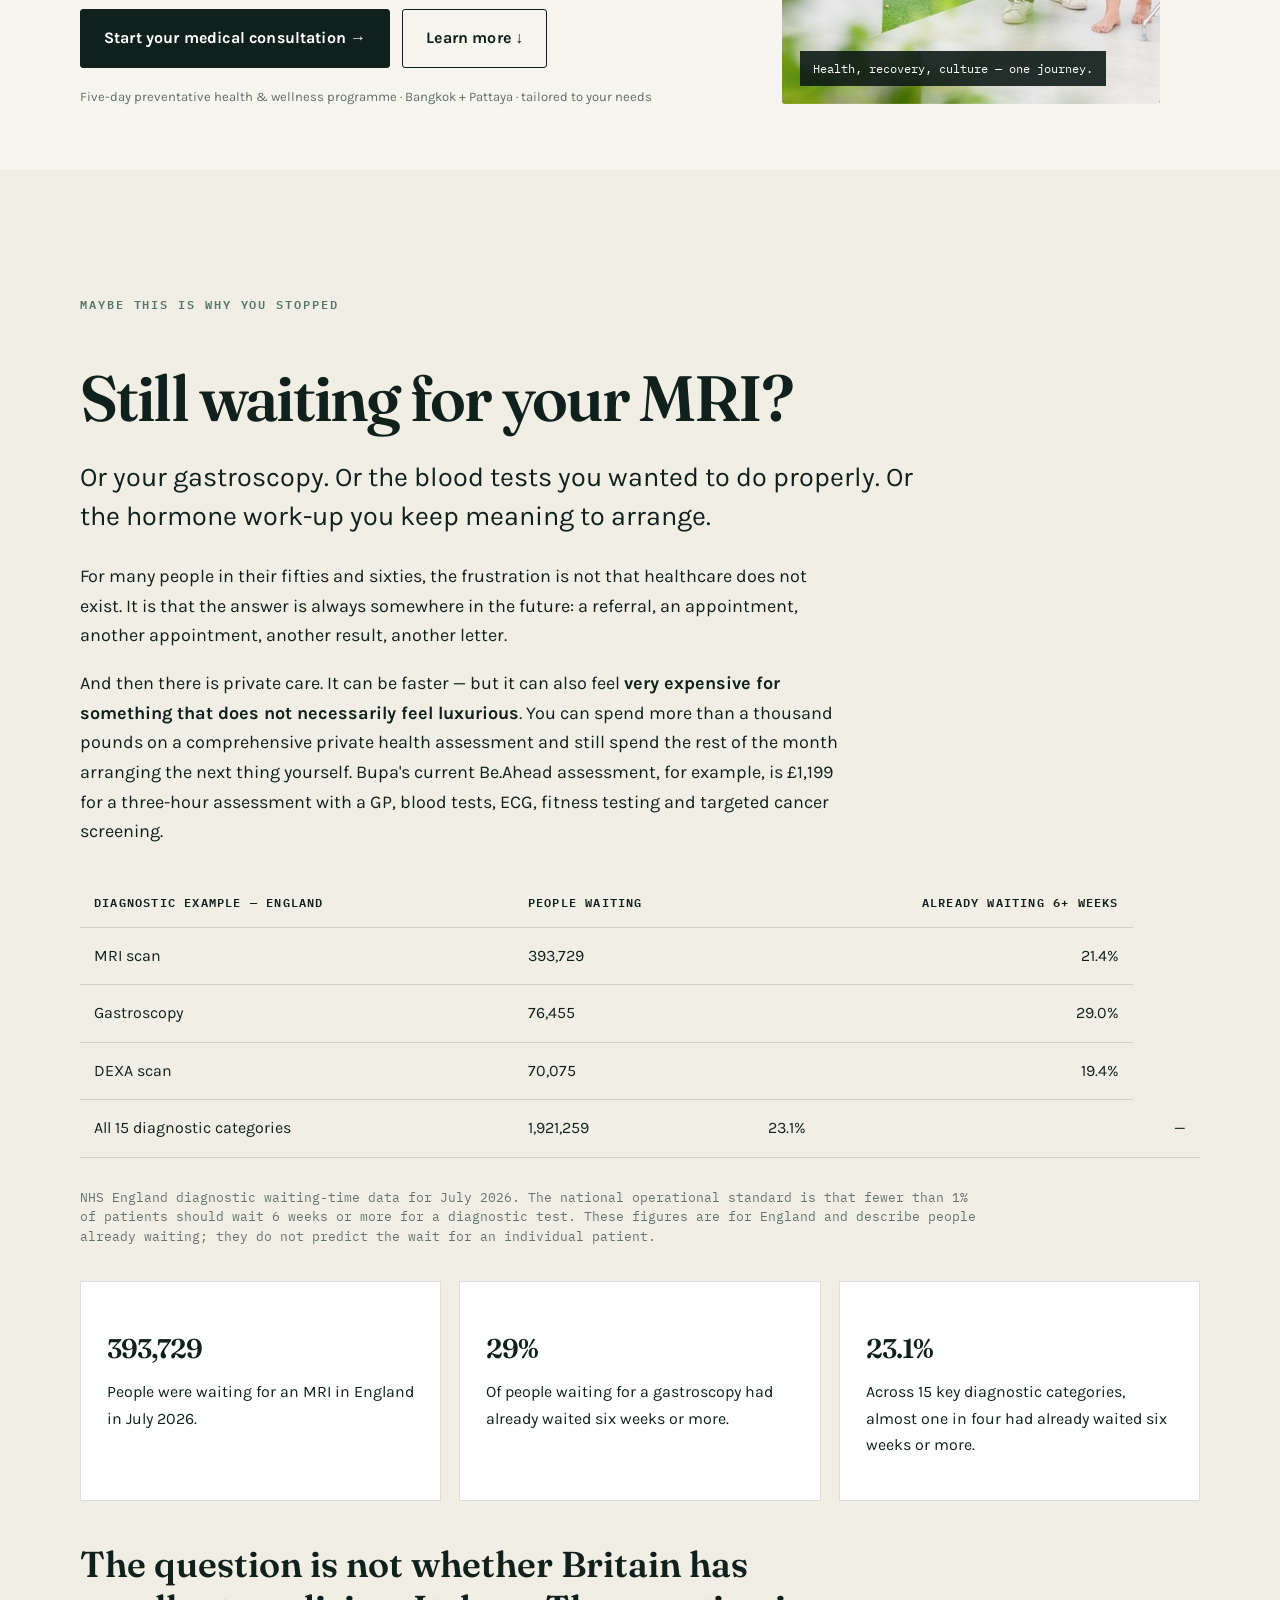
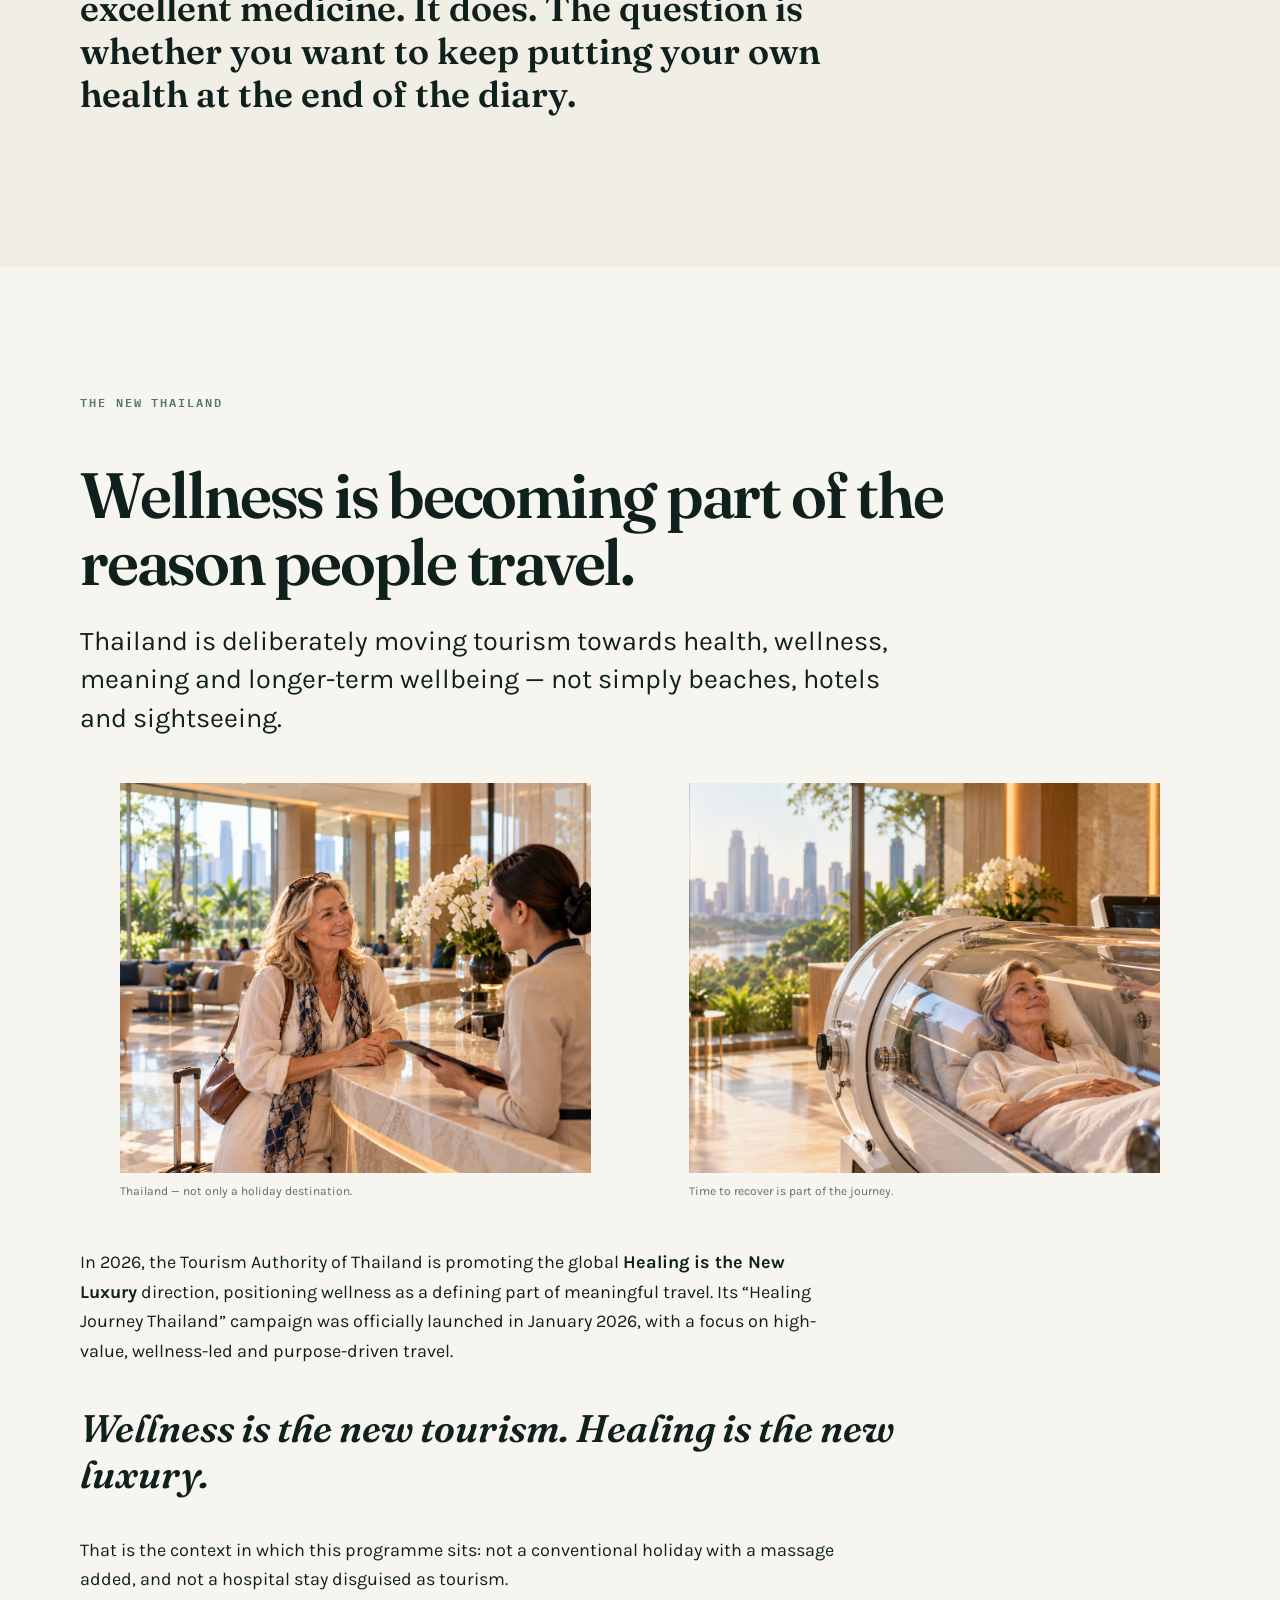
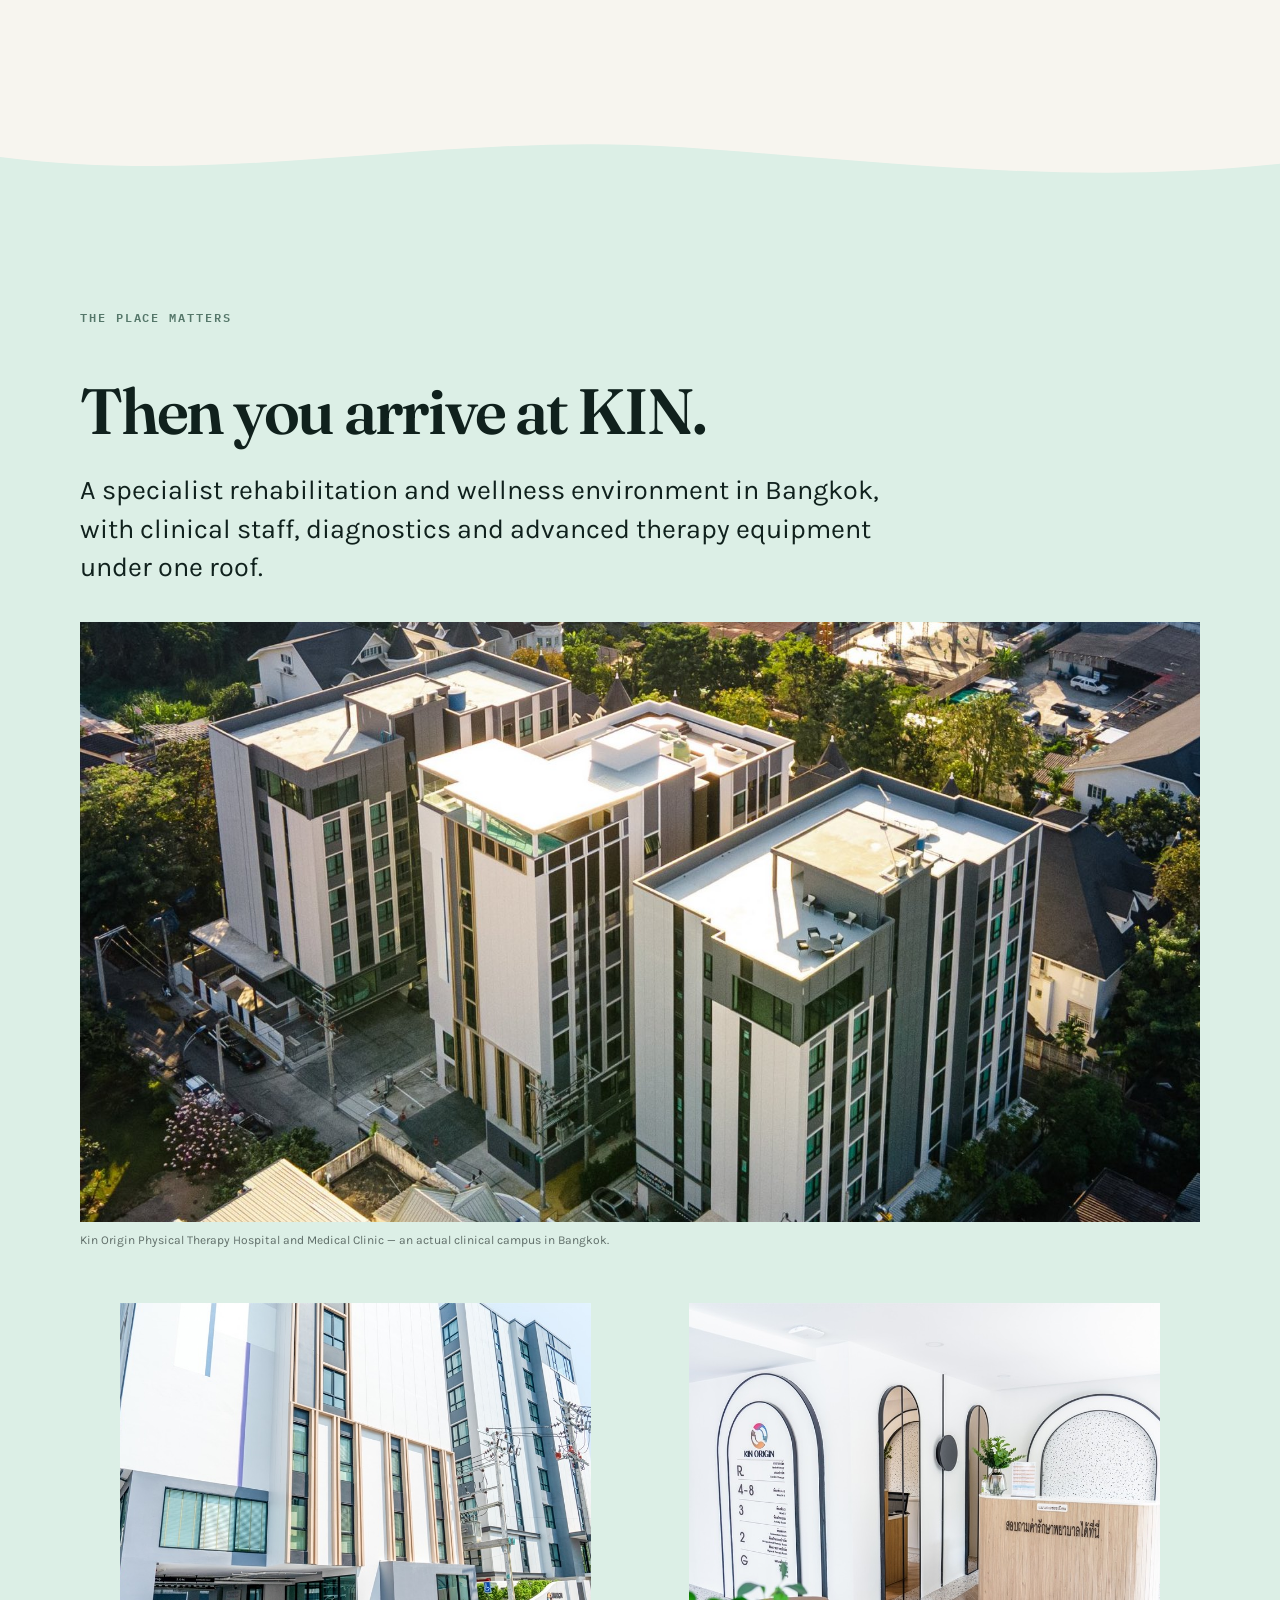
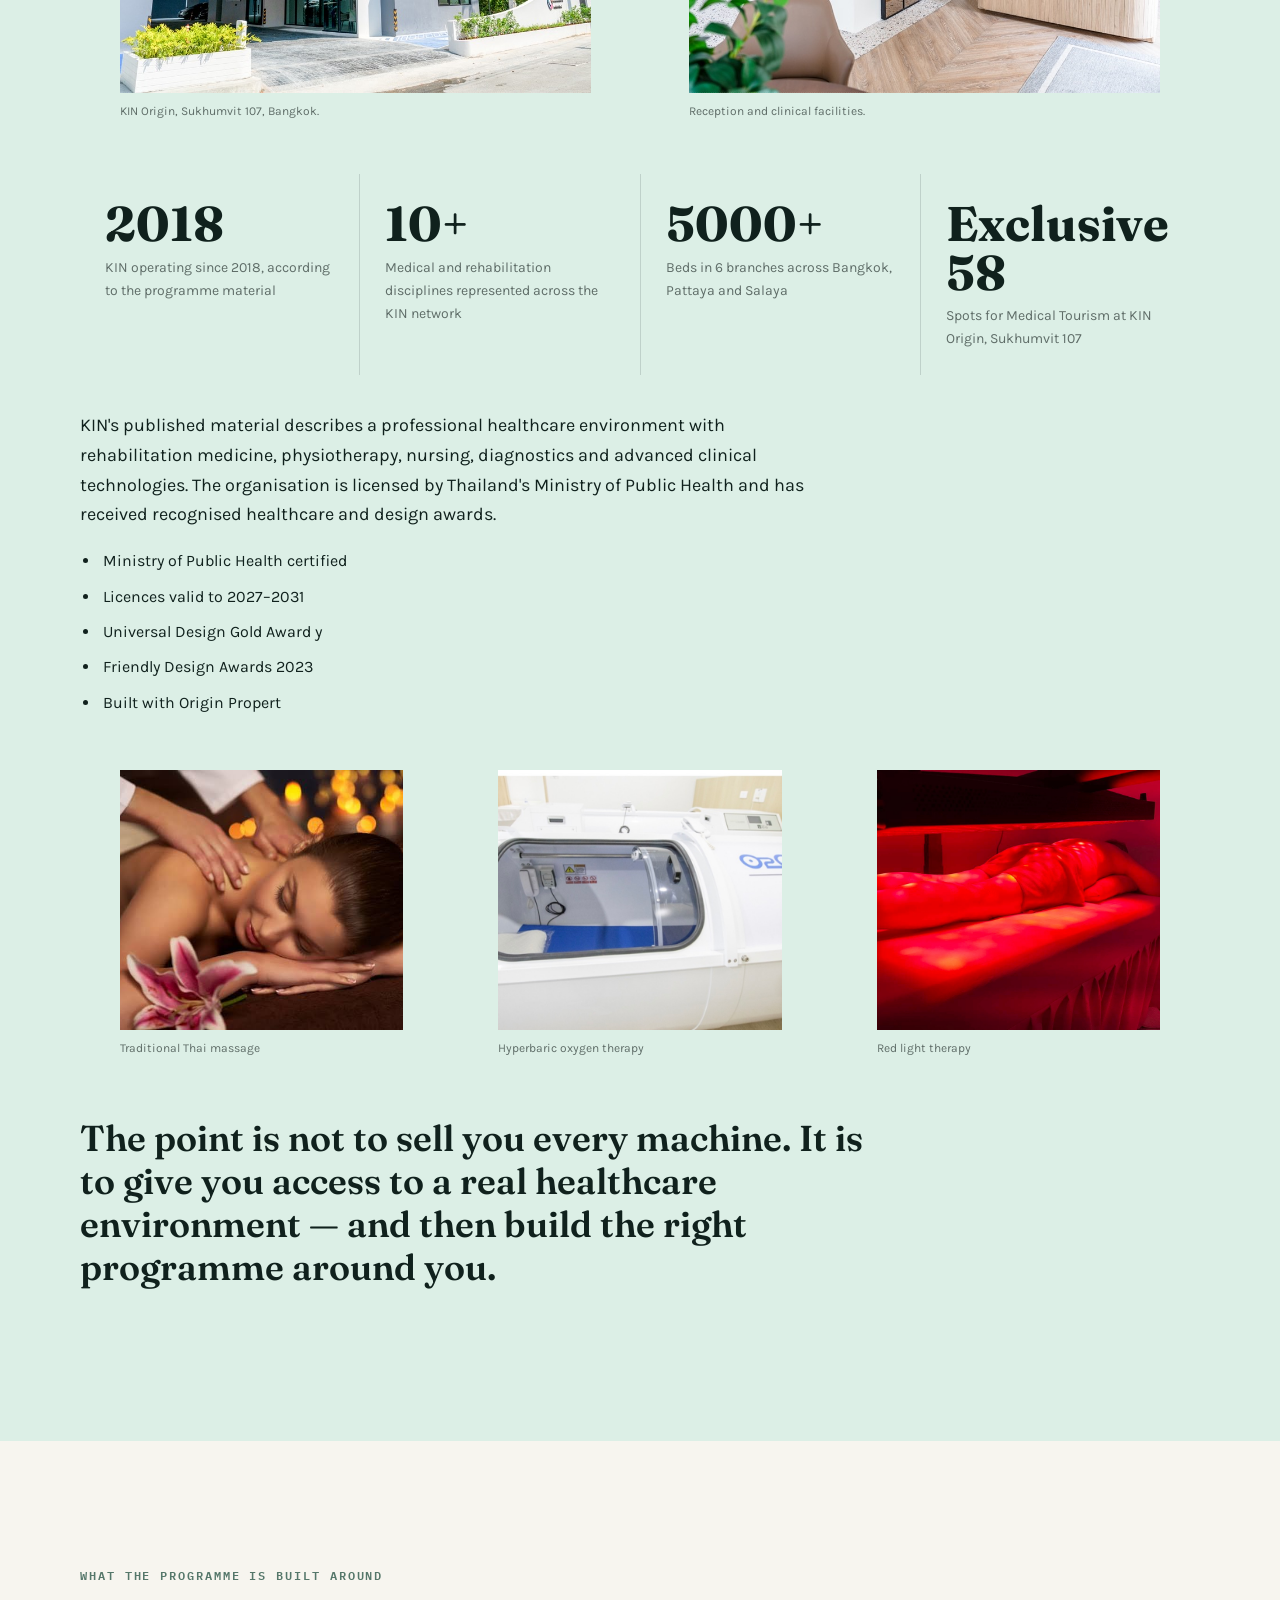
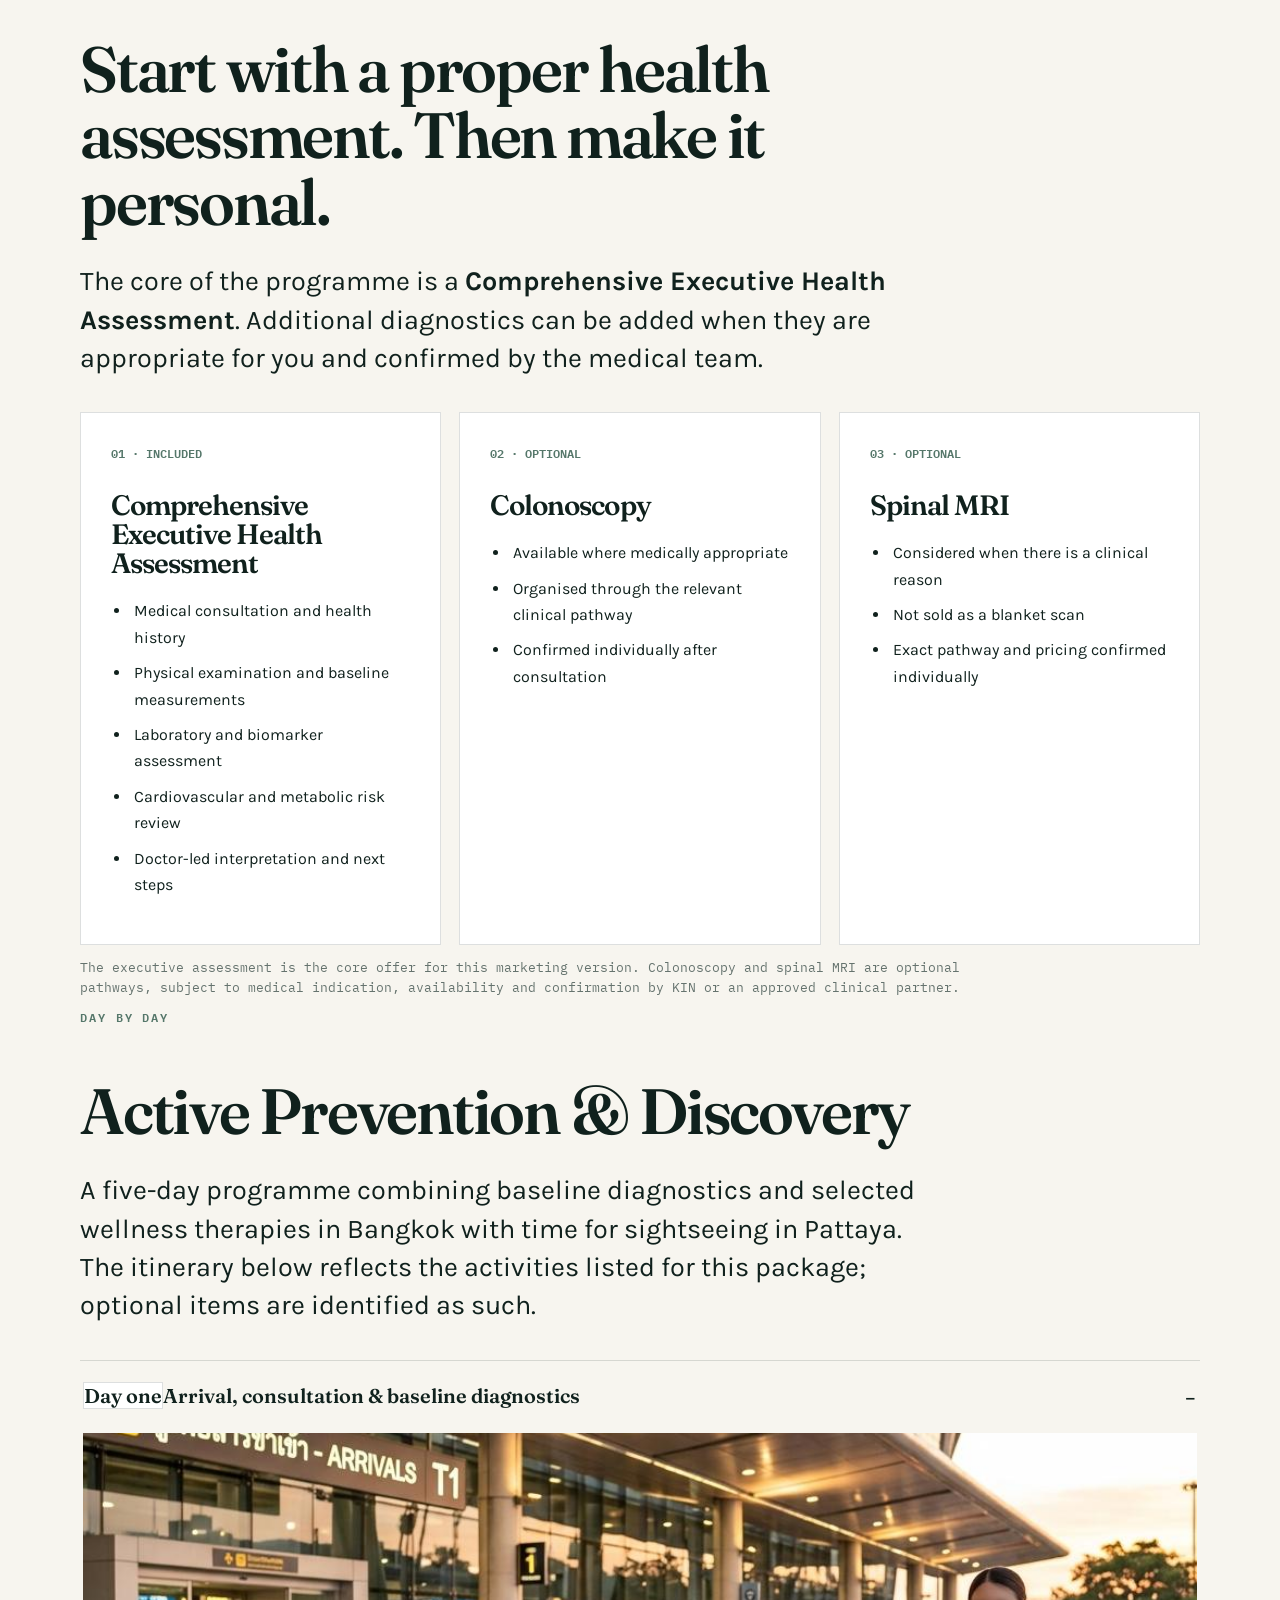
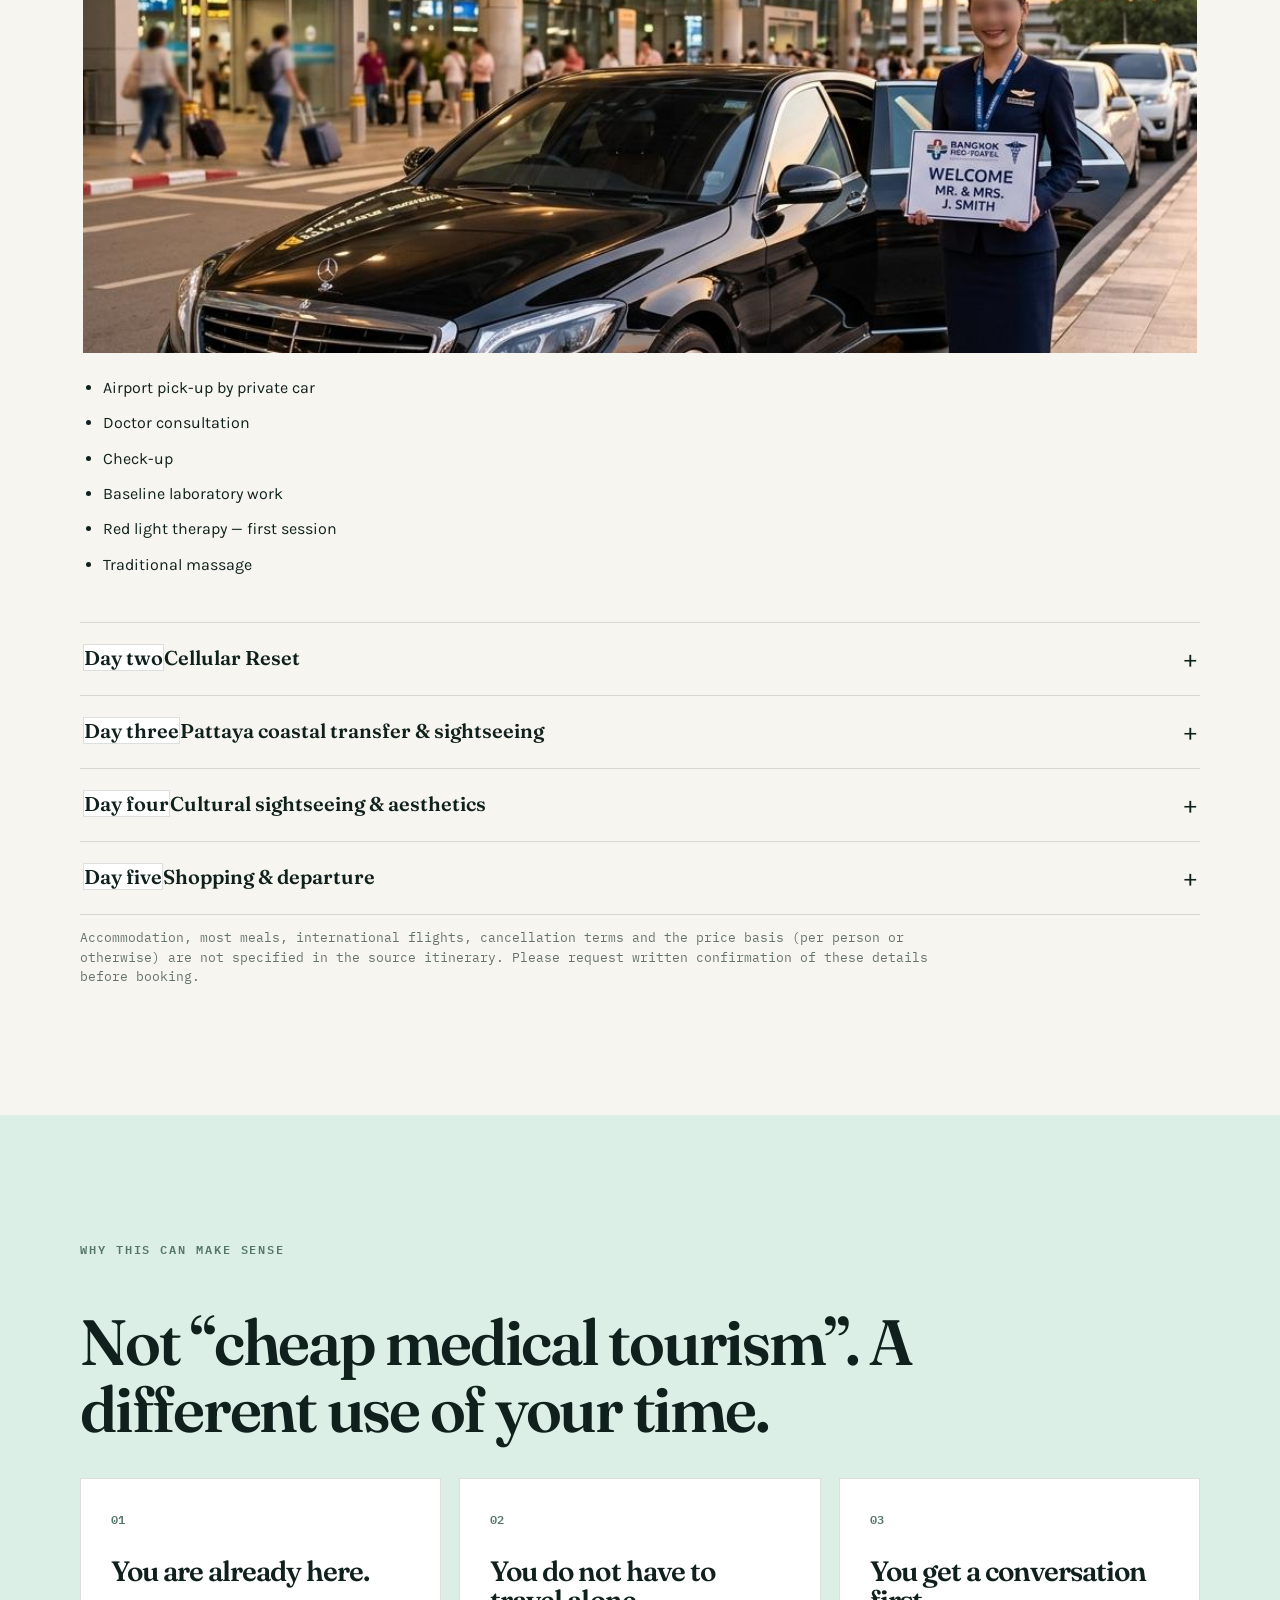
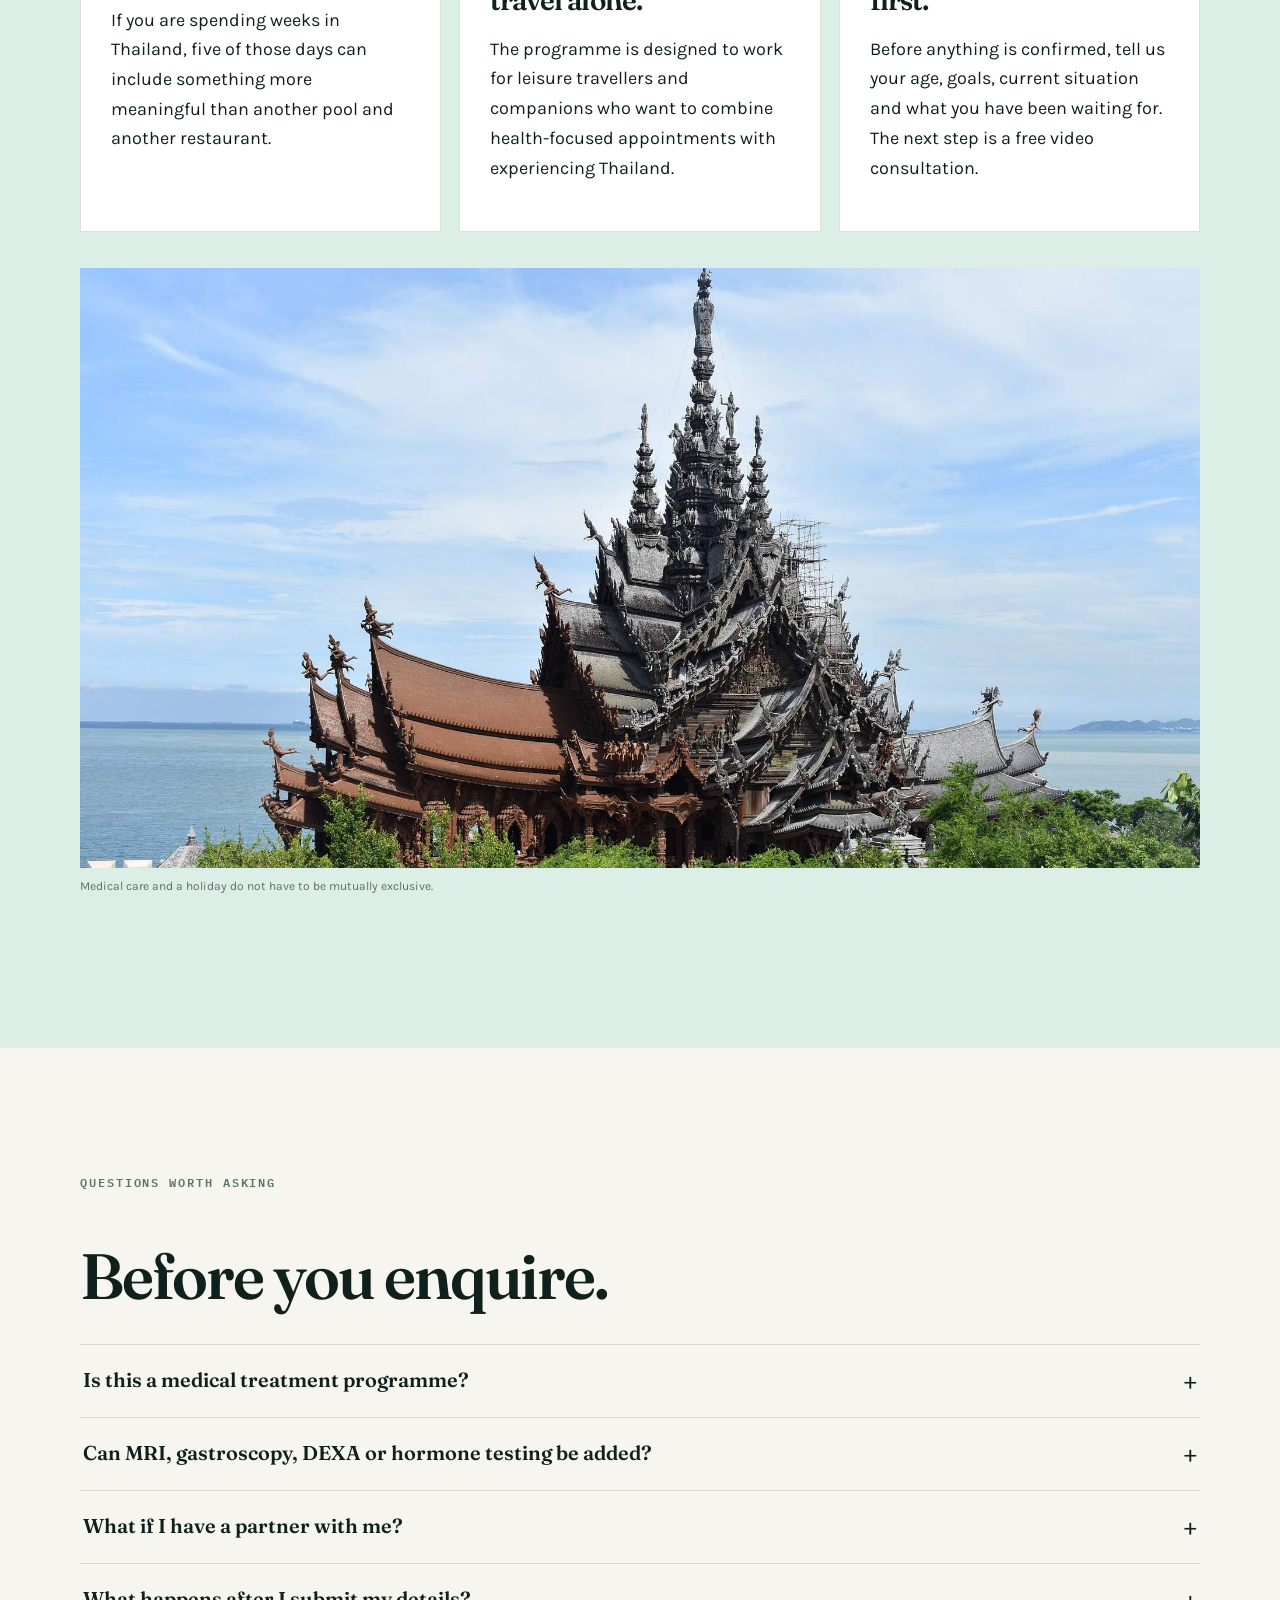
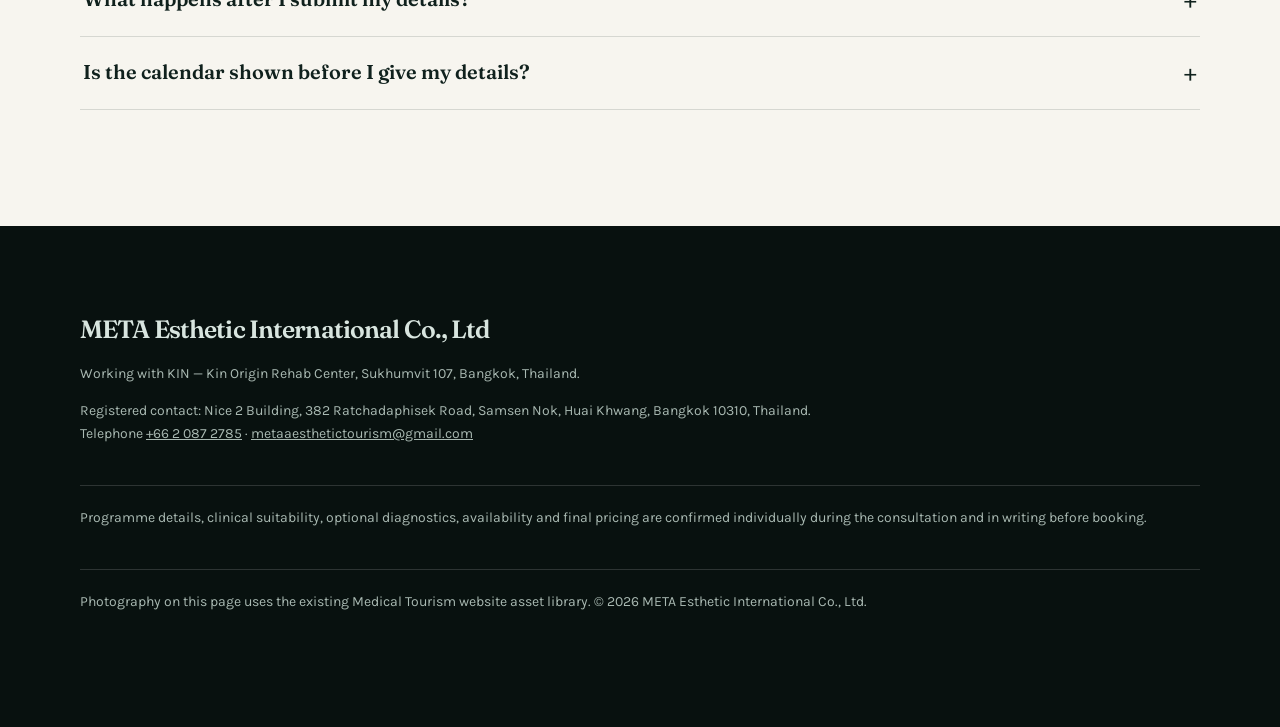
==== commit a4c93a48: "Add video section to index.html for medical tourism Added a video section to showcase medical touris" ====
--- a/index.html
+++ b/index.html
@@ -19,6 +19,13 @@
 </script>
 <!-- End Meta Pixel Code -->
 <meta name="viewport" content="width=device-width, initial-scale=1">
+  <script type="text/javascript">
+    (function(c,l,a,r,i,t,y){
+        c[a]=c[a]||function(){(c[a].q=c[a].q||[]).push(arguments)};
+        t=l.createElement(r);t.async=1;t.src="https://www.clarity.ms/tag/"+i;
+        y=l.getElementsByTagName(r)[0];y.parentNode.insertBefore(t,y);
+    })(window, document, "clarity", "script", "ywiw6n0s8x");
+</script>
 <title>Medical Tourism Thailand | A Better Way to Use Your Time in Thailand</title>
 <meta name="description" content="Designed for women and men in their 50s and 60s who want more than another week by the pool. Explore a five-day preventative health and wellness programme in Thailand, with KIN and Bangkok–Pattaya experiences.">
 <link rel="preconnect" href="https://fonts.googleapis.com">
@@ -41,7 +48,12 @@
 <body>
 <header class="topbar"><div class="wrap"><img src="assets/logo-lockup.png" alt="META Esthetic International and KIN Rehabilitation"><a class="tcta" href="enquire.html">Start your medical consultation →</a></div></header>
 <main>
-<section class="hero"><div class="wrap hero-grid"><div><p class="eyebrow">Medical tourism · Thailand</p><h1>Designed for women and men in their 50s and 60s who want more than another week by the pool.</h1><p class="lede">If you are already in Thailand, there is a different way to spend five days: understand more about your health, experience a medical and wellness environment, and still have time to enjoy Thailand with a partner.</p><div class="hero-actions"><a class="btn" href="enquire.html">Start your medical consultation →</a><a class="btn outline" href="#programme">Learn more ↓</a></div><p class="hero-note">Five-day preventative health &amp; wellness programme · Bangkok + Pattaya · tailored to your needs</p></div><figure class="hero-art"><img src="assets/kin-rooftop-therapy.jpg" alt="Rooftop therapy and Bangkok skyline at KIN" fetchpriority="high"><div class="caption">Health, recovery, culture — one journey.</div></figure></div></section>
+<section class="hero"><div class="wrap">
+<video autoplay muted playsinline controls preload="metadata" style="display:block;width:100%;max-width:960px;height:auto;margin:0 auto 42px;border-radius:3px;background:#000">
+  <source src="https://pracatop.s3.eu-north-1.amazonaws.com/Base+VSL+++before+voice+enhancement%2C+text%2C+subt+-+AgaBlink+10vely+(1080p%2C+h264).mp4" type="video/mp4">
+  Your browser does not support the video tag.
+</video>
+<div class="hero-grid"><div><p class="eyebrow">Medical tourism · Thailand</p><h1>Designed for women and men in their 50s and 60s who want more than another week by the pool.</h1><p class="lede">If you are already in Thailand, there is a different way to spend five days: understand more about your health, experience a medical and wellness environment, and still have time to enjoy Thailand with a partner.</p><div class="hero-actions"><a class="btn" href="enquire.html">Start your medical consultation →</a><a class="btn outline" href="#programme">Learn more ↓</a></div><p class="hero-note">Five-day preventative health &amp; wellness programme · Bangkok + Pattaya · tailored to your needs</p></div><figure class="hero-art"><img src="assets/kin-rooftop-therapy.jpg" alt="Rooftop therapy and Bangkok skyline at KIN" fetchpriority="high"><div class="caption">Health, recovery, culture — one journey.</div></figure></div></div></section>
 <section class="b-soft"><div class="wrap"><p class="eyebrow">Maybe this is why you stopped</p><h2>Still waiting for your MRI?</h2><p class="lede">Or your gastroscopy. Or the blood tests you wanted to do properly. Or the hormone work-up you keep meaning to arrange.</p><p>For many people in their fifties and sixties, the frustration is not that healthcare does not exist. It is that the answer is always somewhere in the future: a referral, an appointment, another appointment, another result, another letter.</p><p>And then there is private care. It can be faster — but it can also feel <strong>very expensive for something that does not necessarily feel luxurious</strong>. You can spend more than a thousand pounds on a comprehensive private health assessment and still spend the rest of the month arranging the next thing yourself. Bupa's current Be.Ahead assessment, for example, is £1,199 for a three-hour assessment with a GP, blood tests, ECG, fitness testing and targeted cancer screening.</p><div class="tablewrap"><table><thead><tr><th>Diagnostic example — England</th><th>People waiting</th><th>Already waiting 6+ weeks</th></tr></thead><tbody><tr><td>MRI scan</td><td>393,729</td><td>21.4%</td></tr><tr><td>Gastroscopy</td><td>76,455</td><td>29.0%</td></tr><tr><td>DEXA scan</td><td>70,075</td><td>19.4%</td></tr><tr><td>All 15 diagnostic categories</td><td>1,921,259</td><td>23.1%</td><td>—</td></tr></tbody></table></div><p class="src">NHS England diagnostic waiting-time data for July 2026. The national operational standard is that fewer than 1% of patients should wait 6 weeks or more for a diagnostic test. These figures are for England and describe people already waiting; they do not predict the wait for an individual patient.</p><div class="kicker-grid"><article class="kicker"><h3>393,729</h3><p>People were waiting for an MRI in England in July 2026.</p></article><article class="kicker"><h3>29%</h3><p>Of people waiting for a gastroscopy had already waited six weeks or more.</p></article><article class="kicker"><h3>23.1%</h3><p>Across 15 key diagnostic categories, almost one in four had already waited six weeks or more.</p></article></div><p class="pull">The question is not whether Britain has excellent medicine. It does. The question is whether you want to keep putting your own health at the end of the diary.</p></div></section>
 <section><div class="wrap"><p class="eyebrow">The new Thailand</p><h2>Wellness is becoming part of the reason people travel.</h2><p class="lede">Thailand is deliberately moving tourism towards health, wellness, meaning and longer-term wellbeing — not simply beaches, hotels and sightseeing.</p><div class="photo-grid"><figure><img src="assets/pattaya.jpg" alt="Pattaya coastal destination in Thailand" loading="lazy"><figcaption>Thailand — not only a holiday destination.</figcaption></figure><figure><img src="assets/beach.jpg" alt="Thai beach and coastal relaxation" loading="lazy"><figcaption>Time to recover is part of the journey.</figcaption></figure></div><p>In 2026, the Tourism Authority of Thailand is promoting the global <strong>Healing is the New Luxury</strong> direction, positioning wellness as a defining part of meaningful travel. Its “Healing Journey Thailand” campaign was officially launched in January 2026, with a focus on high-value, wellness-led and purpose-driven travel.</p><p class="script">Wellness is the new tourism. Healing is the new luxury.</p><p>That is the context in which this programme sits: not a conventional holiday with a massage added, and not a hospital stay disguised as tourism.</p></div></section>
 <div class="wave" aria-hidden="true"><svg viewBox="0 0 1200 80" preserveAspectRatio="none"><path d="M0,42 C220,86 420,4 640,28 C840,50 1010,84 1200,52 L1200,80 L0,80 Z" fill="var(--mint)"></path></svg></div>
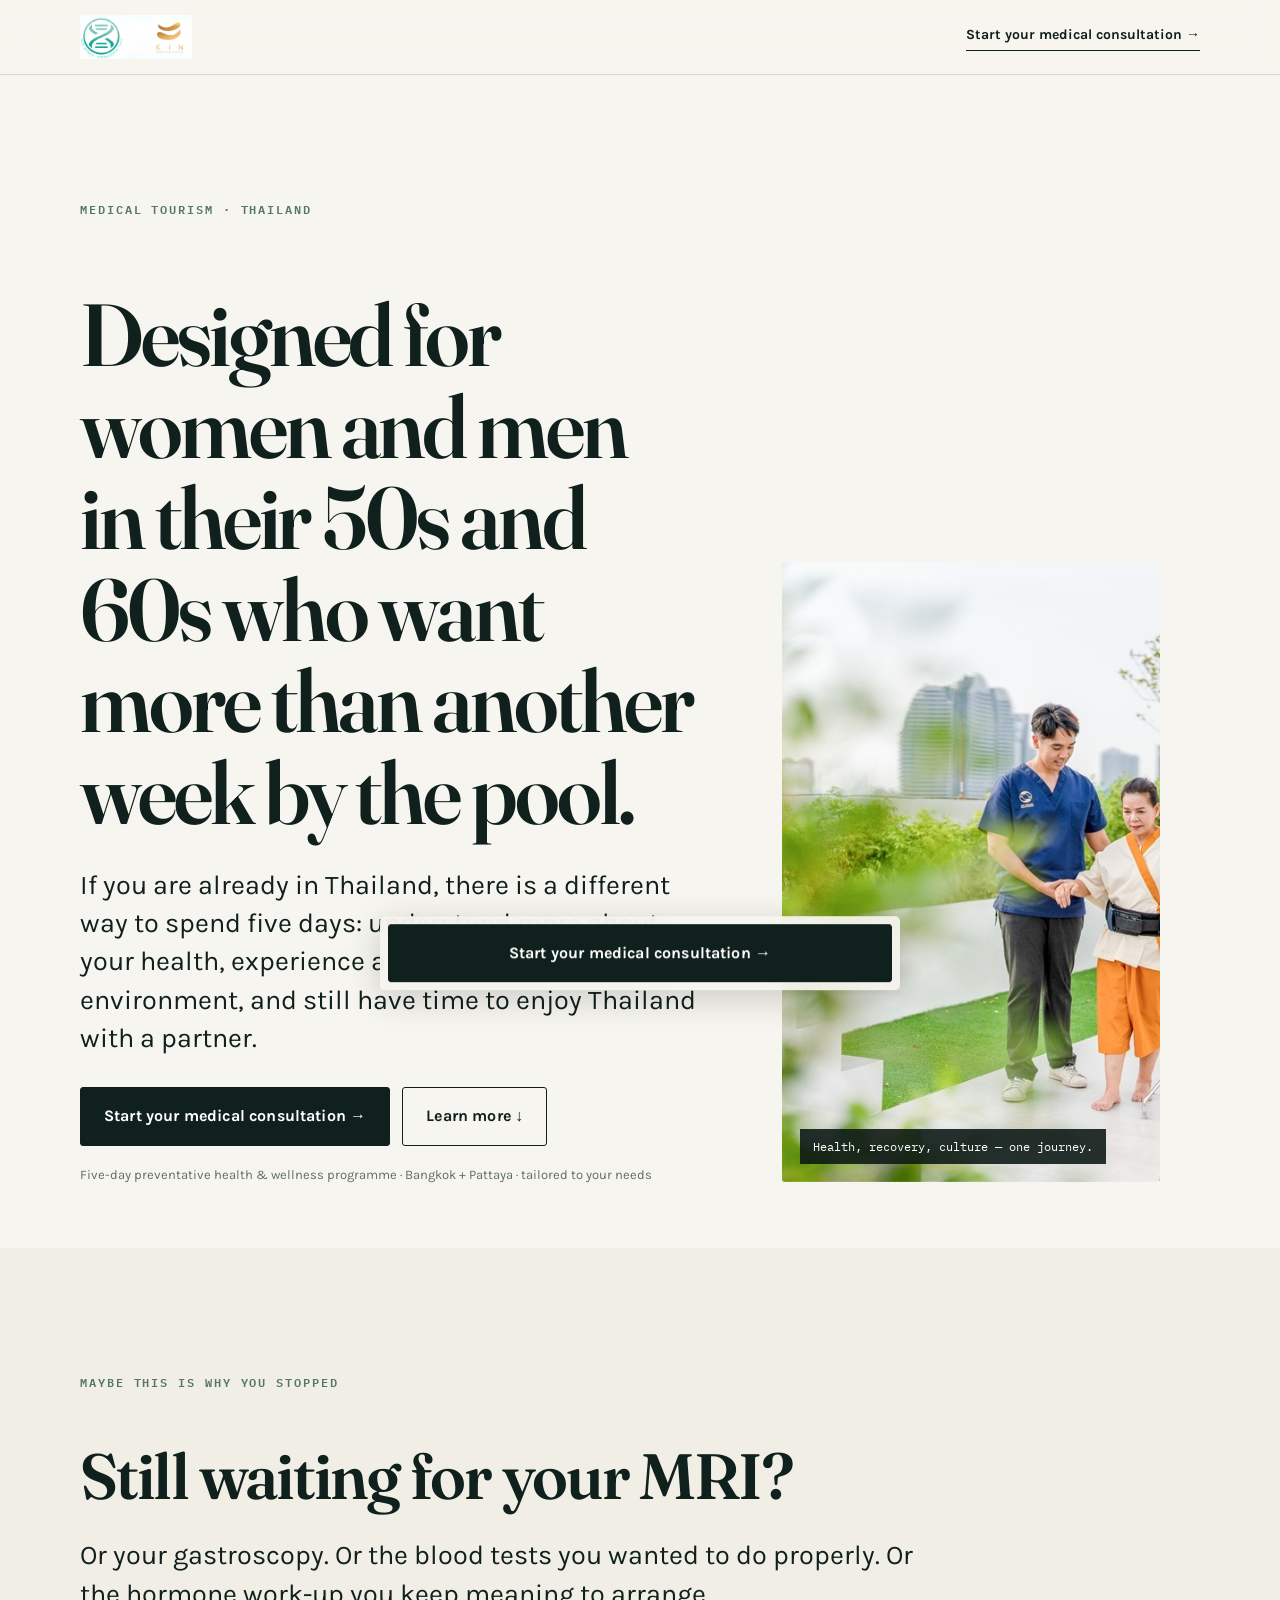
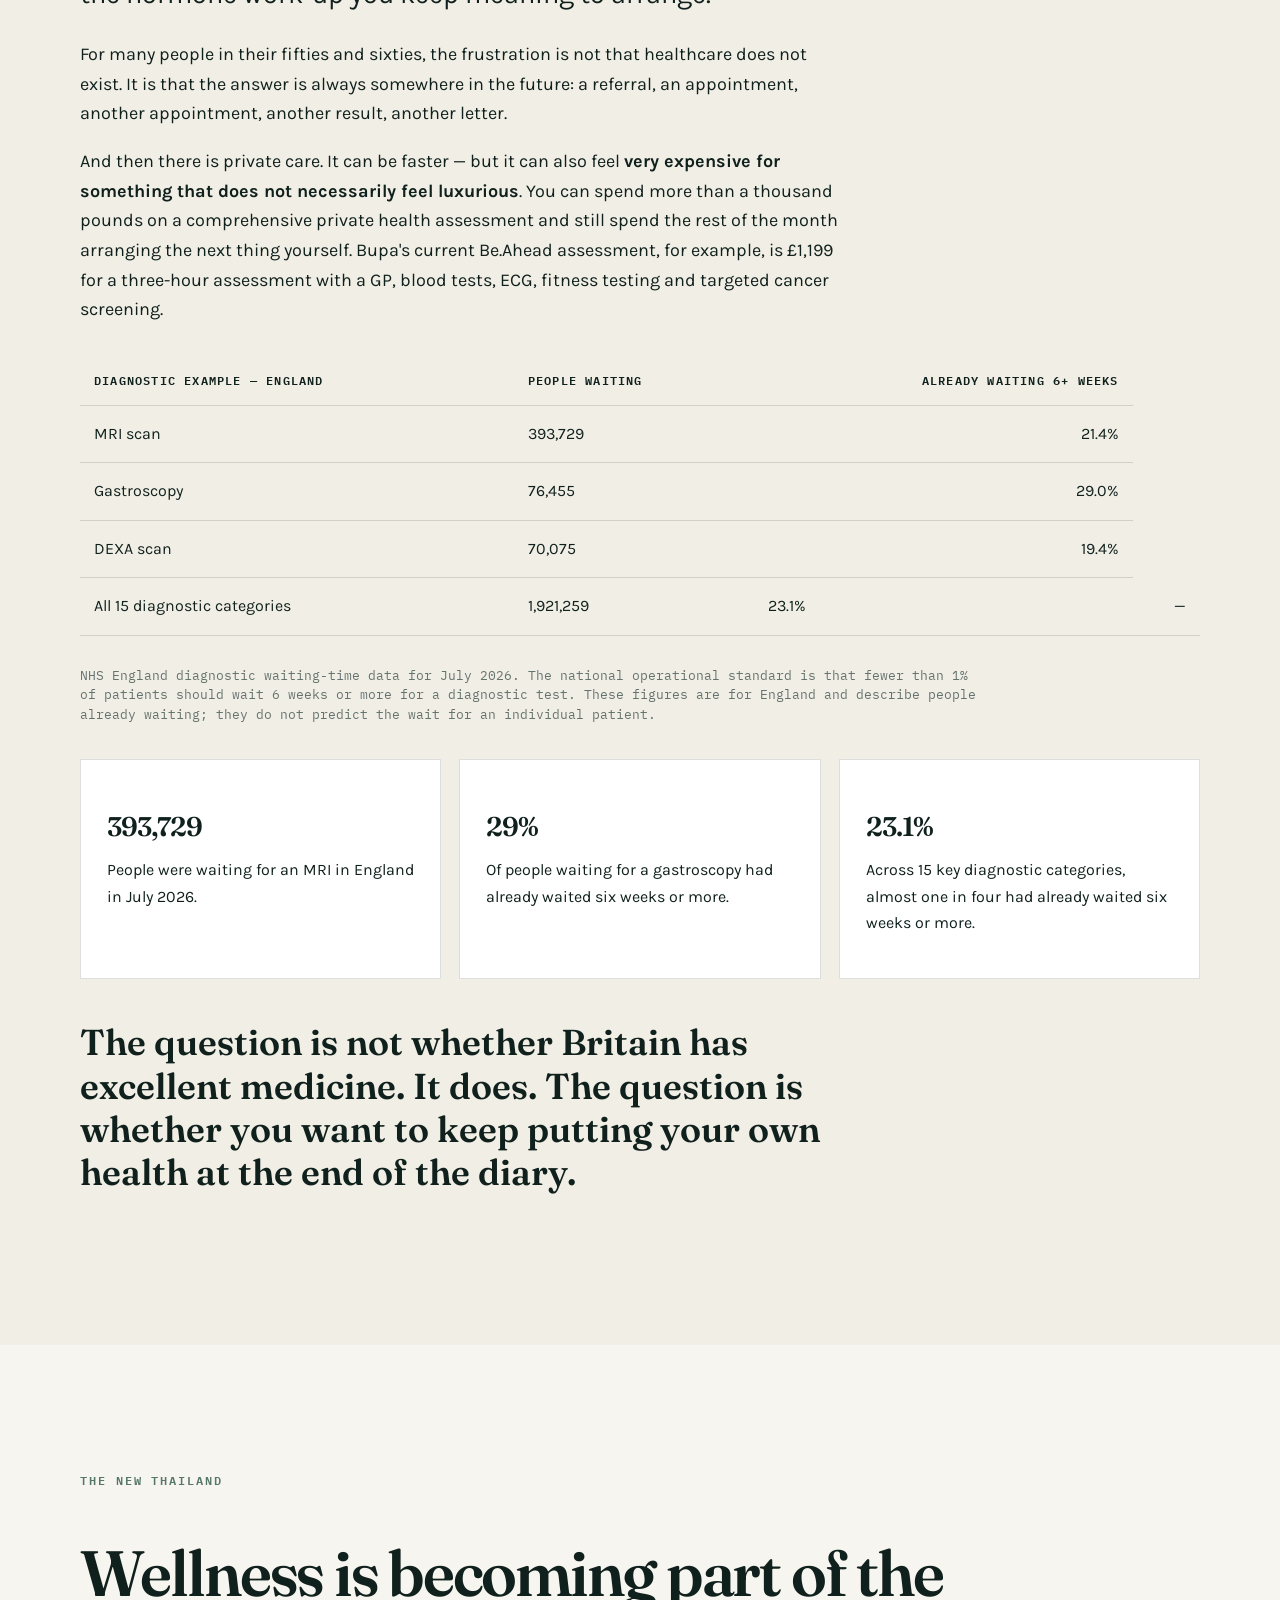
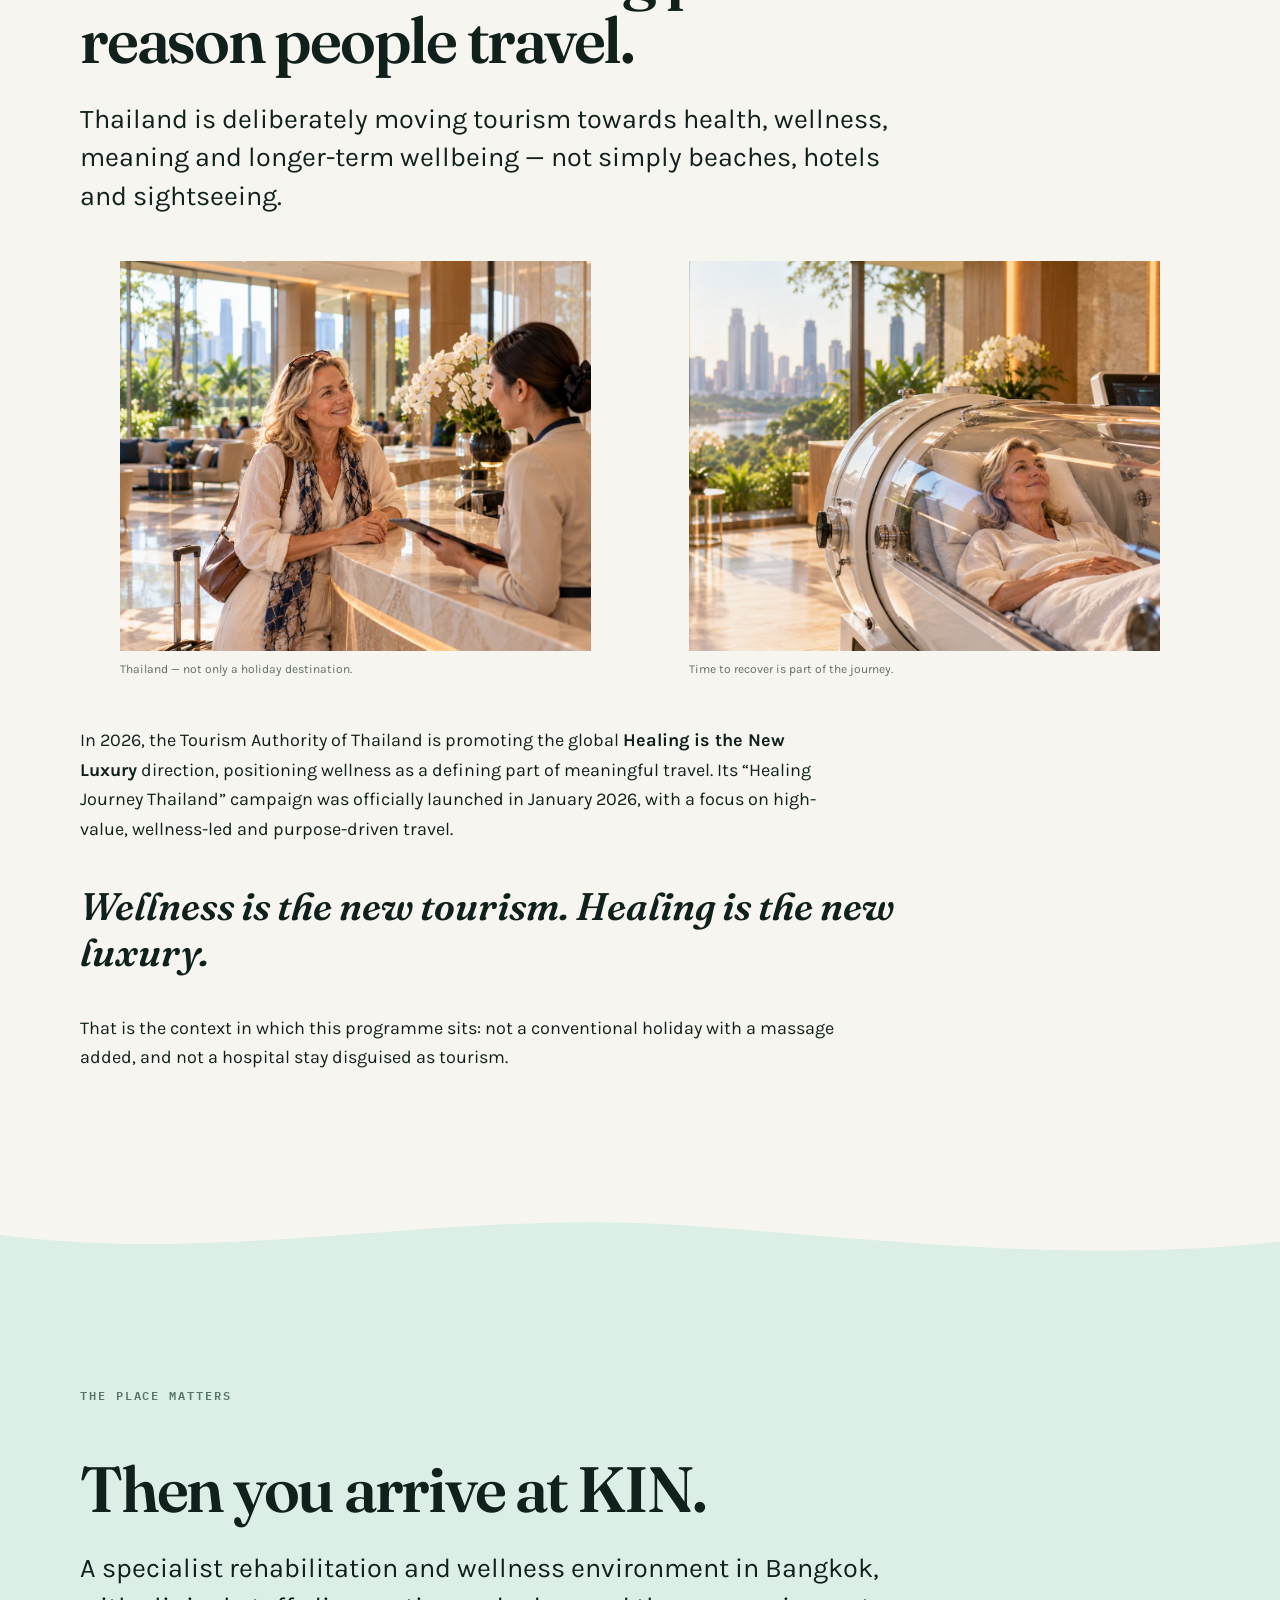
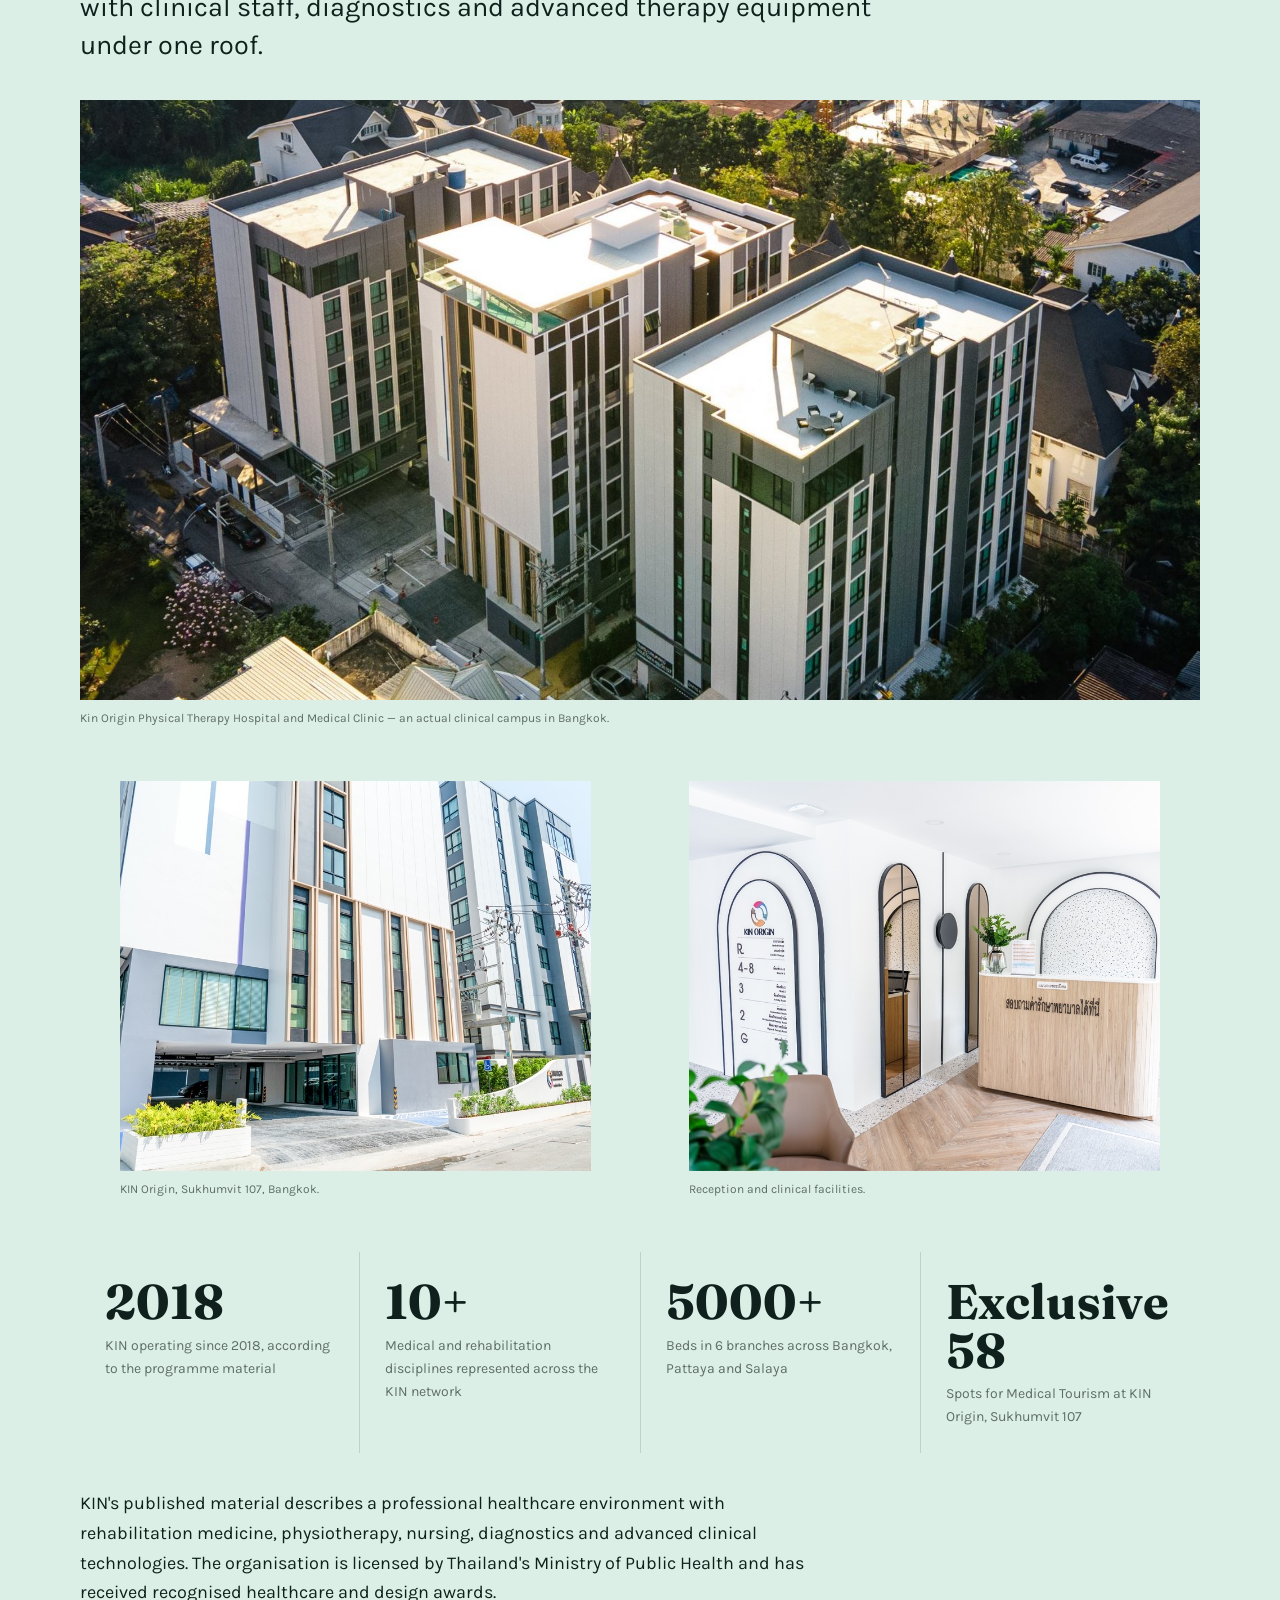
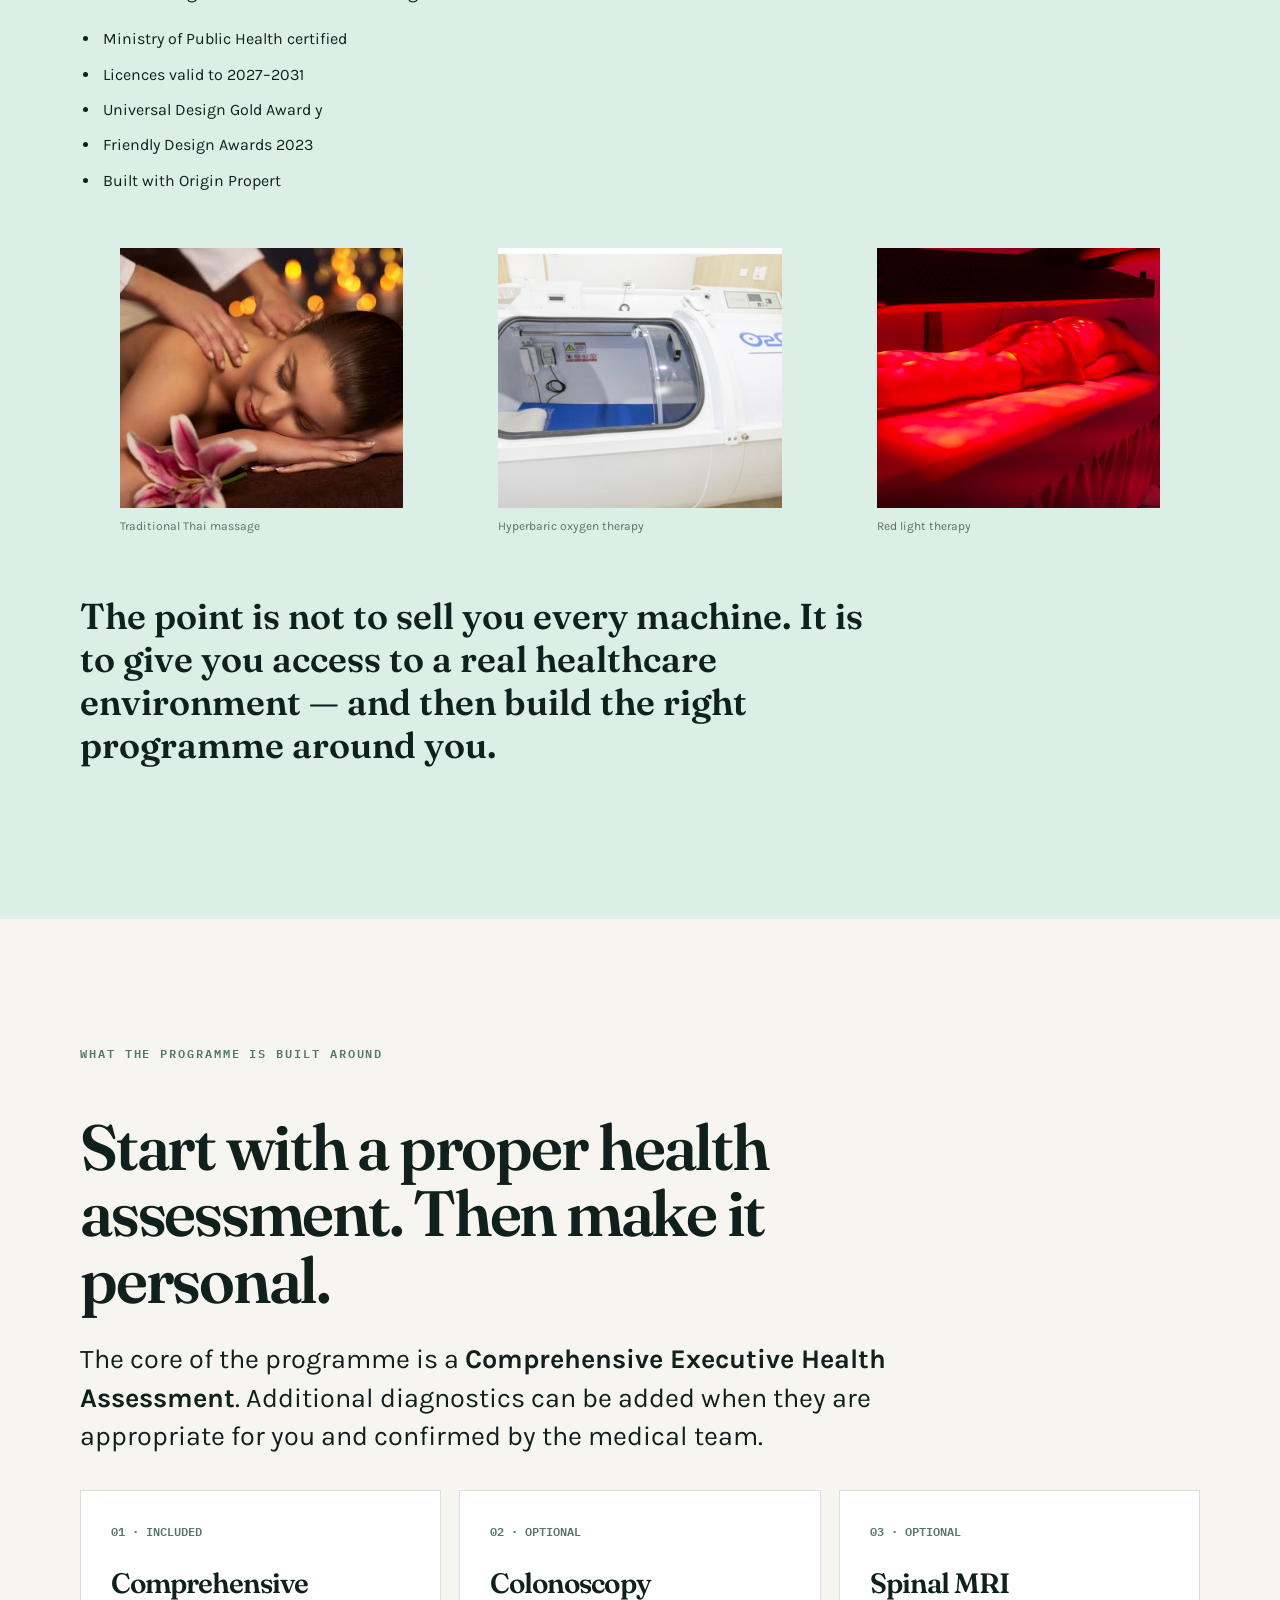
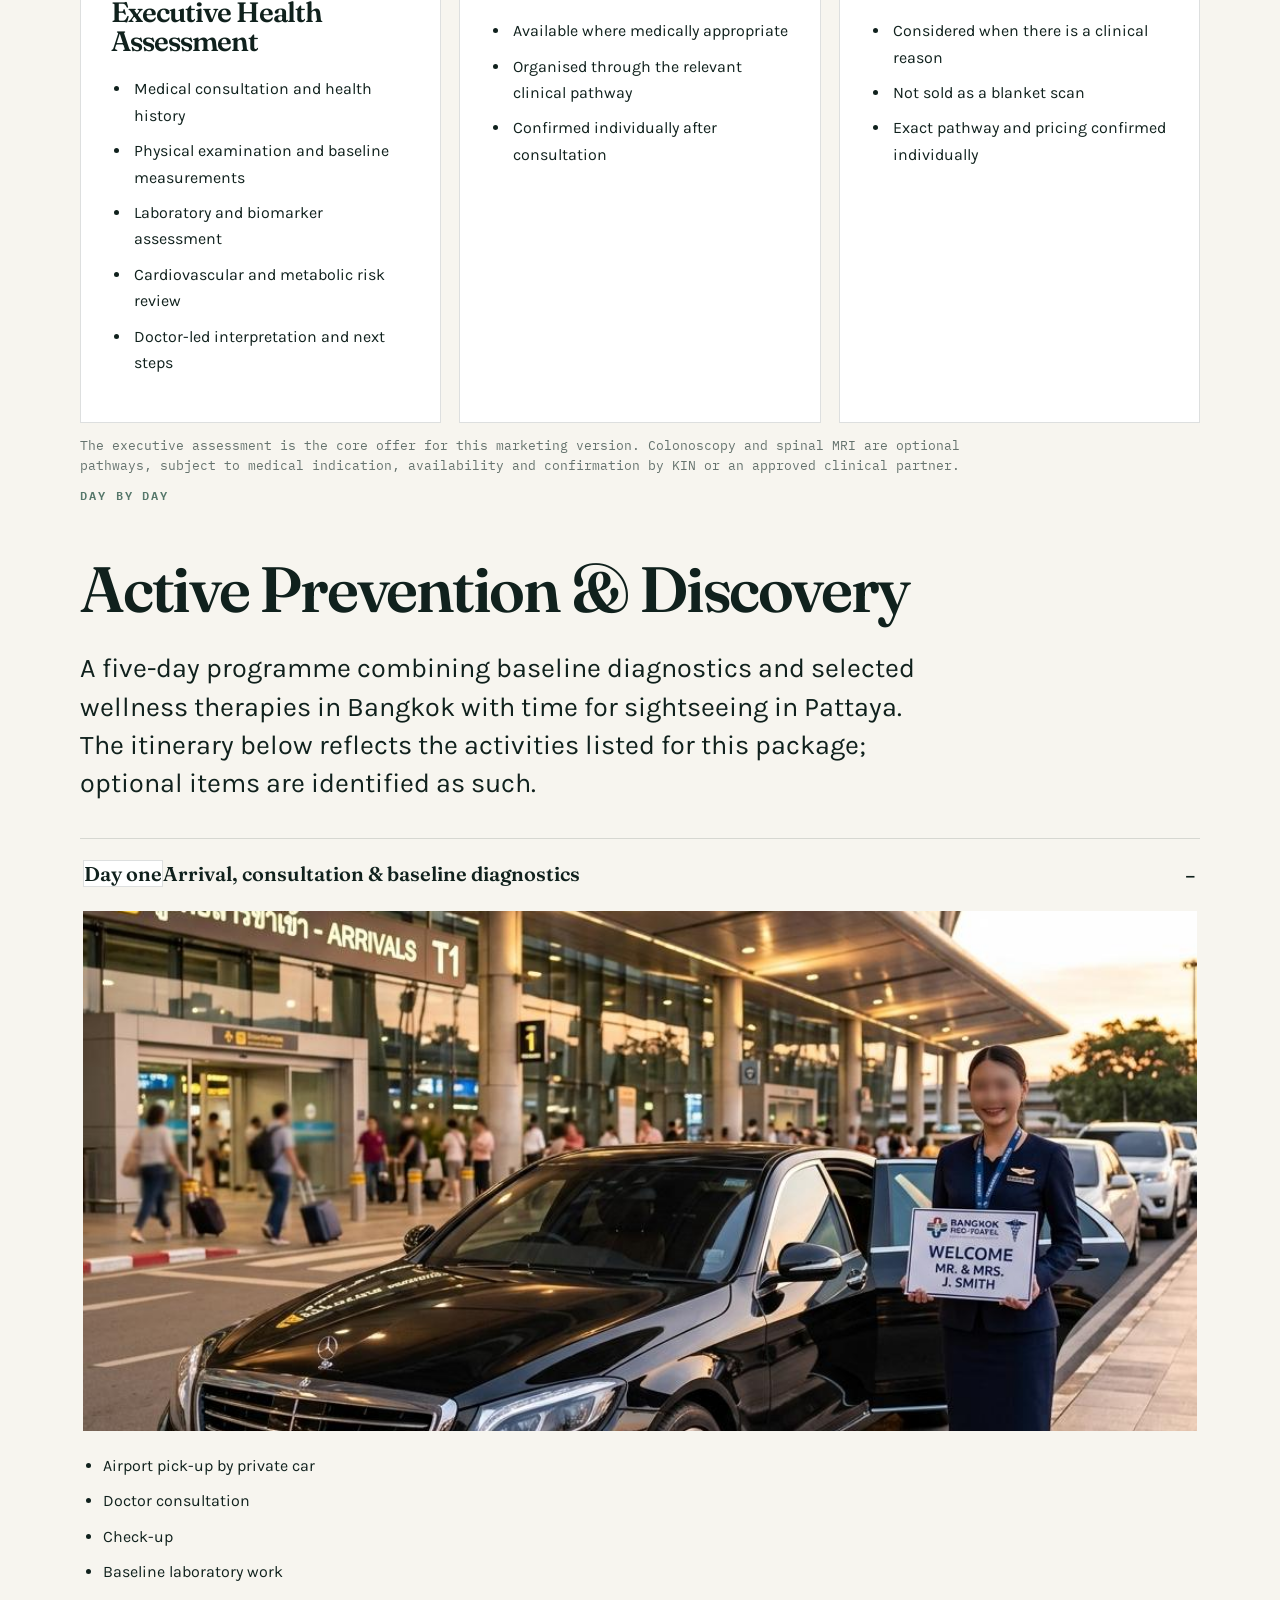
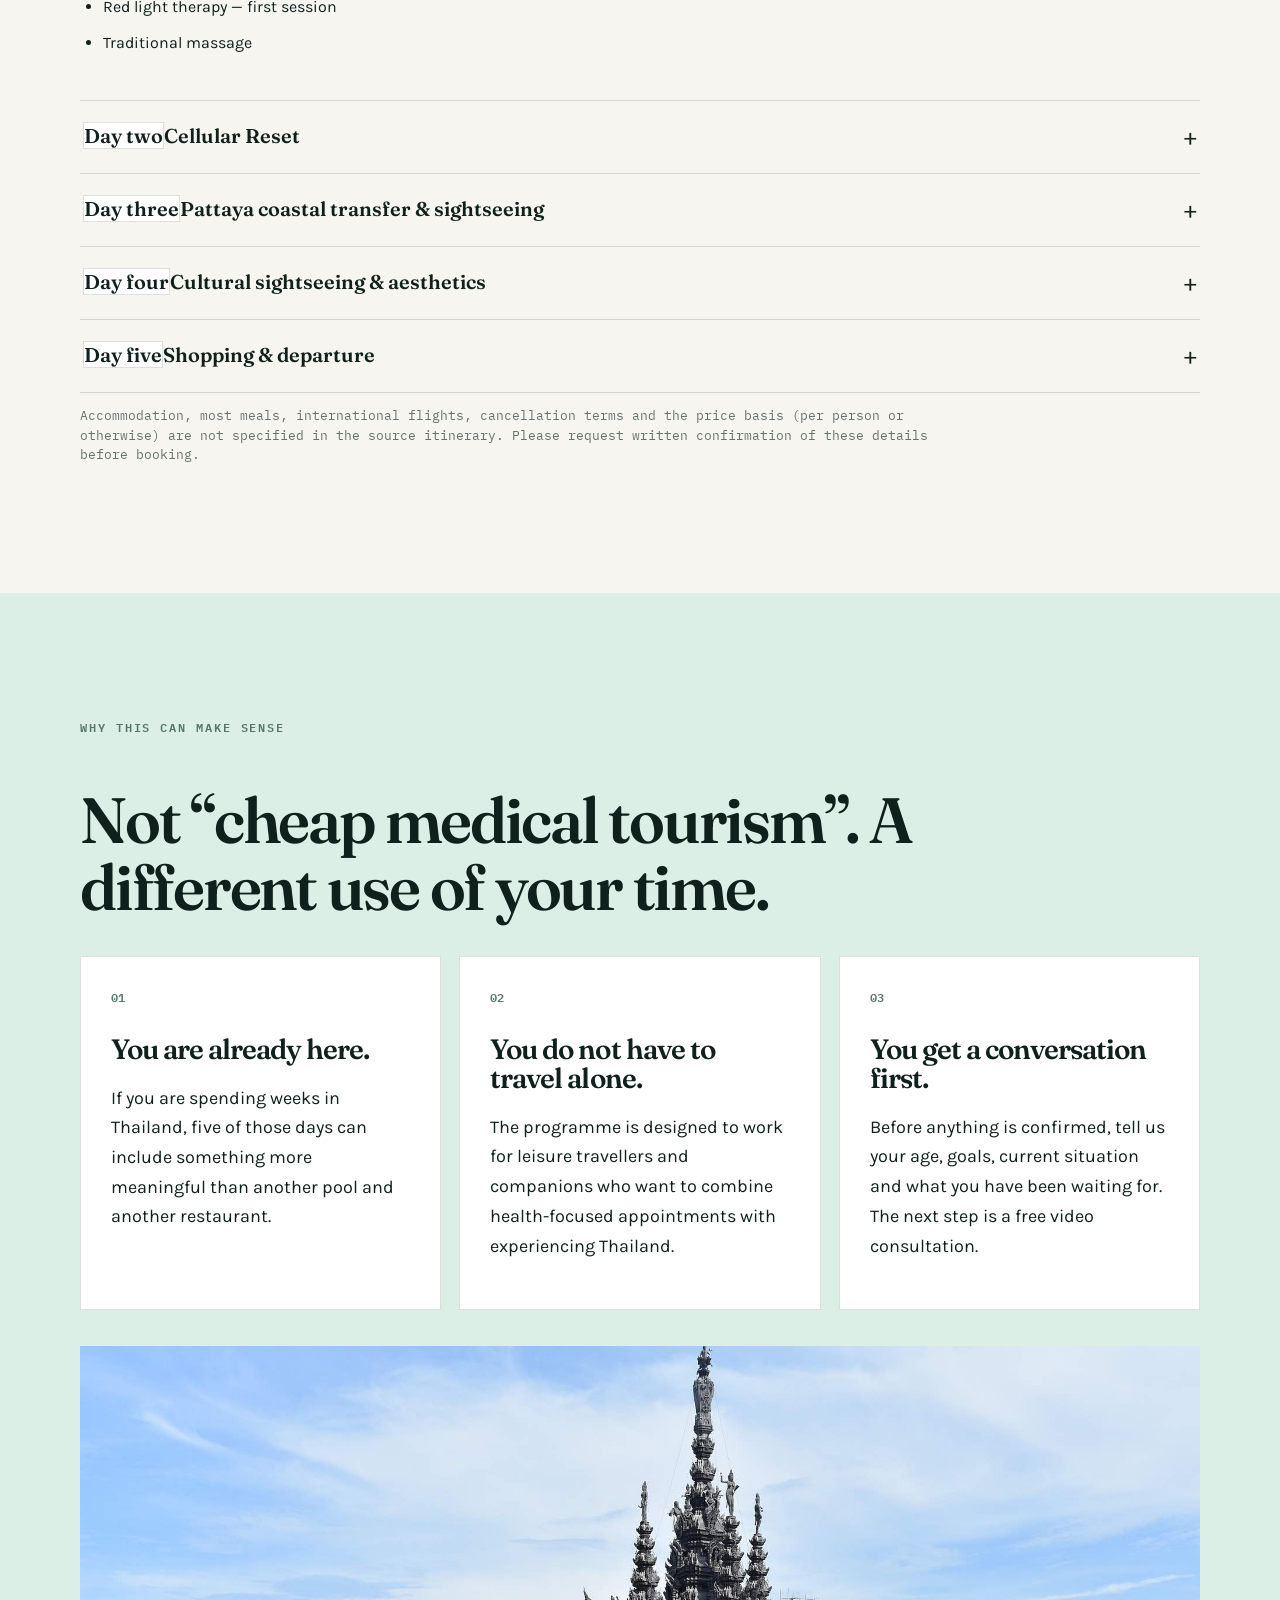
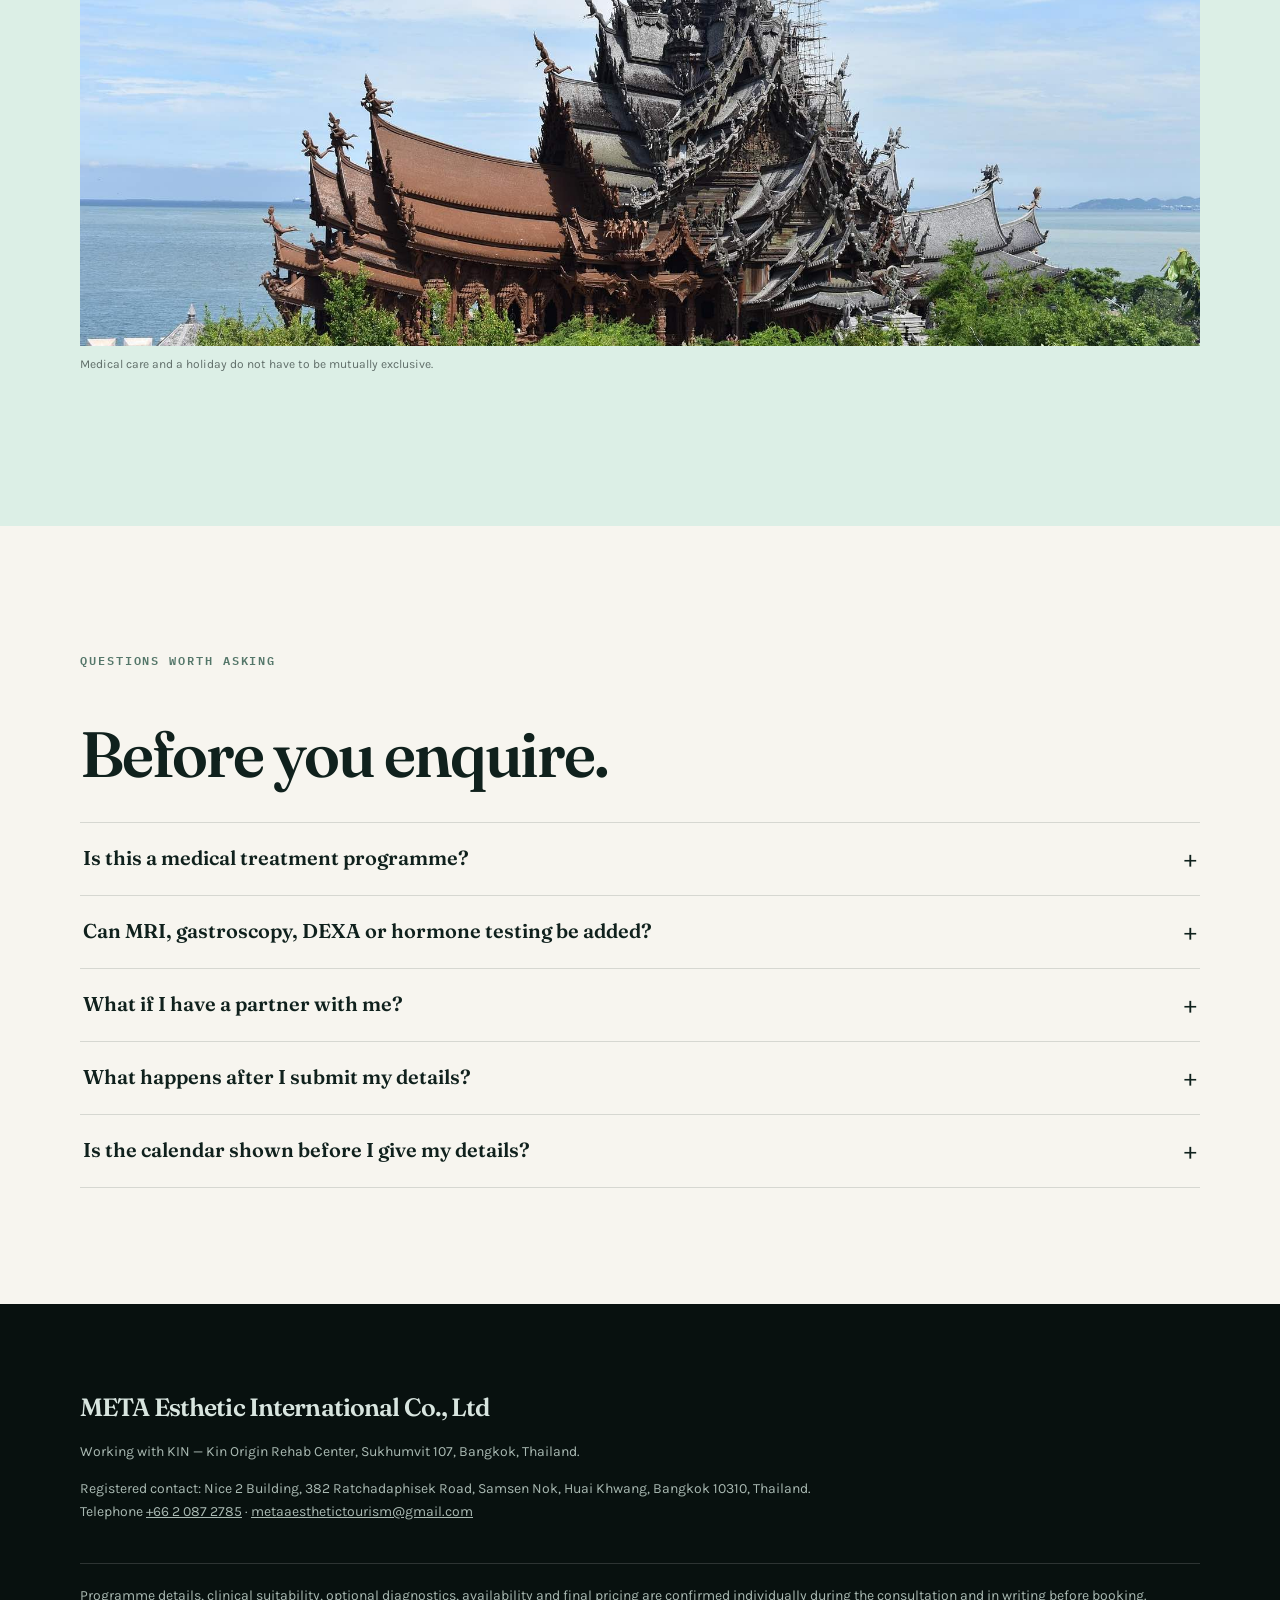
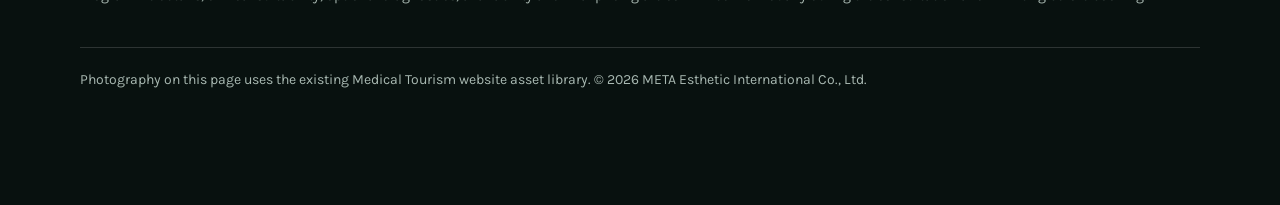
==== commit a475ed3c: "Refactor hero section and update content" ====
--- a/index.html
+++ b/index.html
@@ -48,12 +48,7 @@
 <body>
 <header class="topbar"><div class="wrap"><img src="assets/logo-lockup.png" alt="META Esthetic International and KIN Rehabilitation"><a class="tcta" href="enquire.html">Start your medical consultation →</a></div></header>
 <main>
-<section class="hero"><div class="wrap">
-<video autoplay muted playsinline controls preload="metadata" style="display:block;width:100%;max-width:960px;height:auto;margin:0 auto 42px;border-radius:3px;background:#000">
-  <source src="https://pracatop.s3.eu-north-1.amazonaws.com/Base+VSL+++before+voice+enhancement%2C+text%2C+subt+-+AgaBlink+10vely+(1080p%2C+h264).mp4" type="video/mp4">
-  Your browser does not support the video tag.
-</video>
-<div class="hero-grid"><div><p class="eyebrow">Medical tourism · Thailand</p><h1>Designed for women and men in their 50s and 60s who want more than another week by the pool.</h1><p class="lede">If you are already in Thailand, there is a different way to spend five days: understand more about your health, experience a medical and wellness environment, and still have time to enjoy Thailand with a partner.</p><div class="hero-actions"><a class="btn" href="enquire.html">Start your medical consultation →</a><a class="btn outline" href="#programme">Learn more ↓</a></div><p class="hero-note">Five-day preventative health &amp; wellness programme · Bangkok + Pattaya · tailored to your needs</p></div><figure class="hero-art"><img src="assets/kin-rooftop-therapy.jpg" alt="Rooftop therapy and Bangkok skyline at KIN" fetchpriority="high"><div class="caption">Health, recovery, culture — one journey.</div></figure></div></div></section>
+<section class="hero"><div class="wrap hero-grid"><div><p class="eyebrow">Medical tourism · Thailand</p><h1>Designed for women and men in their 50s and 60s who want more than another week by the pool.</h1><p class="lede">If you are already in Thailand, there is a different way to spend five days: understand more about your health, experience a medical and wellness environment, and still have time to enjoy Thailand with a partner.</p><div class="hero-actions"><a class="btn" href="enquire.html">Start your medical consultation →</a><a class="btn outline" href="#programme">Learn more ↓</a></div><p class="hero-note">Five-day preventative health &amp; wellness programme · Bangkok + Pattaya · tailored to your needs</p></div><figure class="hero-art"><img src="assets/kin-rooftop-therapy.jpg" alt="Rooftop therapy and Bangkok skyline at KIN" fetchpriority="high"><div class="caption">Health, recovery, culture — one journey.</div></figure></div></section>
 <section class="b-soft"><div class="wrap"><p class="eyebrow">Maybe this is why you stopped</p><h2>Still waiting for your MRI?</h2><p class="lede">Or your gastroscopy. Or the blood tests you wanted to do properly. Or the hormone work-up you keep meaning to arrange.</p><p>For many people in their fifties and sixties, the frustration is not that healthcare does not exist. It is that the answer is always somewhere in the future: a referral, an appointment, another appointment, another result, another letter.</p><p>And then there is private care. It can be faster — but it can also feel <strong>very expensive for something that does not necessarily feel luxurious</strong>. You can spend more than a thousand pounds on a comprehensive private health assessment and still spend the rest of the month arranging the next thing yourself. Bupa's current Be.Ahead assessment, for example, is £1,199 for a three-hour assessment with a GP, blood tests, ECG, fitness testing and targeted cancer screening.</p><div class="tablewrap"><table><thead><tr><th>Diagnostic example — England</th><th>People waiting</th><th>Already waiting 6+ weeks</th></tr></thead><tbody><tr><td>MRI scan</td><td>393,729</td><td>21.4%</td></tr><tr><td>Gastroscopy</td><td>76,455</td><td>29.0%</td></tr><tr><td>DEXA scan</td><td>70,075</td><td>19.4%</td></tr><tr><td>All 15 diagnostic categories</td><td>1,921,259</td><td>23.1%</td><td>—</td></tr></tbody></table></div><p class="src">NHS England diagnostic waiting-time data for July 2026. The national operational standard is that fewer than 1% of patients should wait 6 weeks or more for a diagnostic test. These figures are for England and describe people already waiting; they do not predict the wait for an individual patient.</p><div class="kicker-grid"><article class="kicker"><h3>393,729</h3><p>People were waiting for an MRI in England in July 2026.</p></article><article class="kicker"><h3>29%</h3><p>Of people waiting for a gastroscopy had already waited six weeks or more.</p></article><article class="kicker"><h3>23.1%</h3><p>Across 15 key diagnostic categories, almost one in four had already waited six weeks or more.</p></article></div><p class="pull">The question is not whether Britain has excellent medicine. It does. The question is whether you want to keep putting your own health at the end of the diary.</p></div></section>
 <section><div class="wrap"><p class="eyebrow">The new Thailand</p><h2>Wellness is becoming part of the reason people travel.</h2><p class="lede">Thailand is deliberately moving tourism towards health, wellness, meaning and longer-term wellbeing — not simply beaches, hotels and sightseeing.</p><div class="photo-grid"><figure><img src="assets/pattaya.jpg" alt="Pattaya coastal destination in Thailand" loading="lazy"><figcaption>Thailand — not only a holiday destination.</figcaption></figure><figure><img src="assets/beach.jpg" alt="Thai beach and coastal relaxation" loading="lazy"><figcaption>Time to recover is part of the journey.</figcaption></figure></div><p>In 2026, the Tourism Authority of Thailand is promoting the global <strong>Healing is the New Luxury</strong> direction, positioning wellness as a defining part of meaningful travel. Its “Healing Journey Thailand” campaign was officially launched in January 2026, with a focus on high-value, wellness-led and purpose-driven travel.</p><p class="script">Wellness is the new tourism. Healing is the new luxury.</p><p>That is the context in which this programme sits: not a conventional holiday with a massage added, and not a hospital stay disguised as tourism.</p></div></section>
 <div class="wave" aria-hidden="true"><svg viewBox="0 0 1200 80" preserveAspectRatio="none"><path d="M0,42 C220,86 420,4 640,28 C840,50 1010,84 1200,52 L1200,80 L0,80 Z" fill="var(--mint)"></path></svg></div>
@@ -235,3 +230,5 @@
 <div class="dock" id="dock"><a class="btn" href="enquire.html">Start your medical consultation →</a></div>
 <script>(function(){const dock=document.getElementById('dock');function tick(){dock.classList.toggle('on',window.scrollY>560)}window.addEventListener('scroll',tick,{passive:true});tick()})();</script>
 </body></html>
+
+
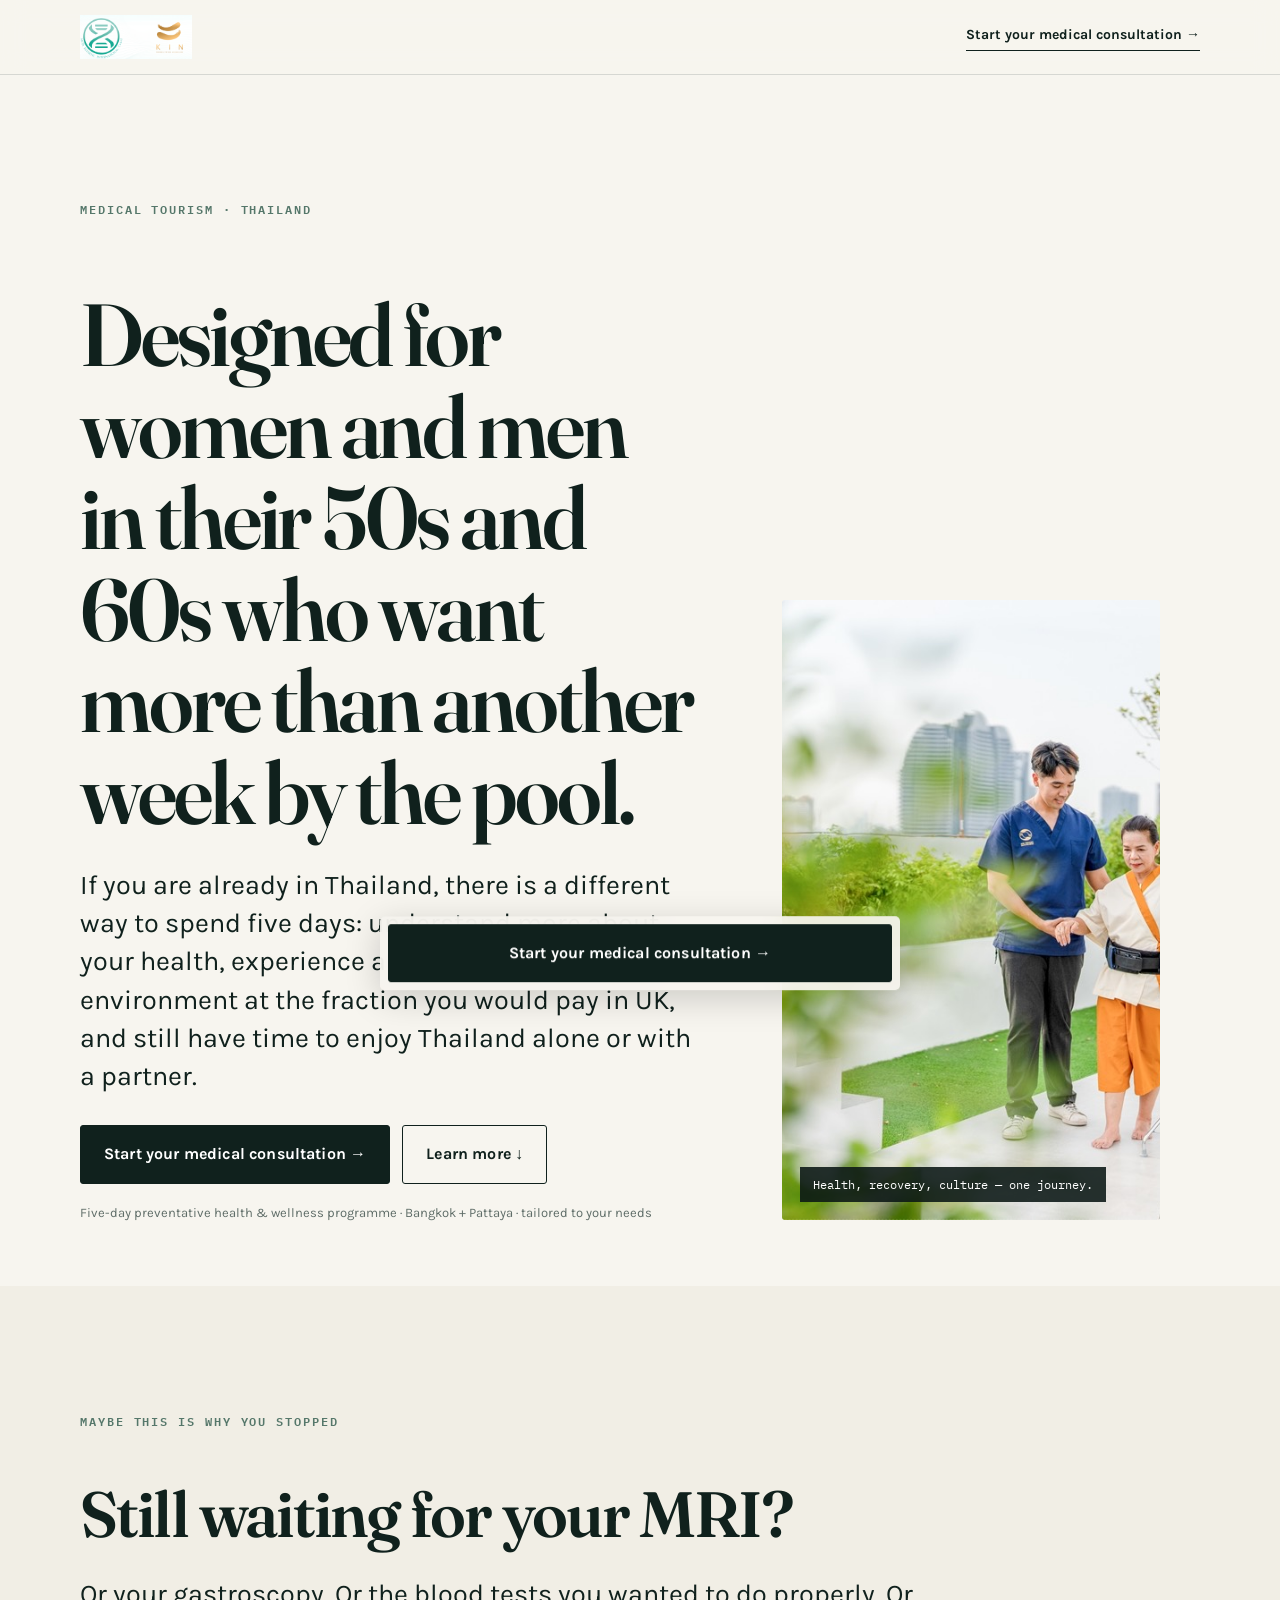
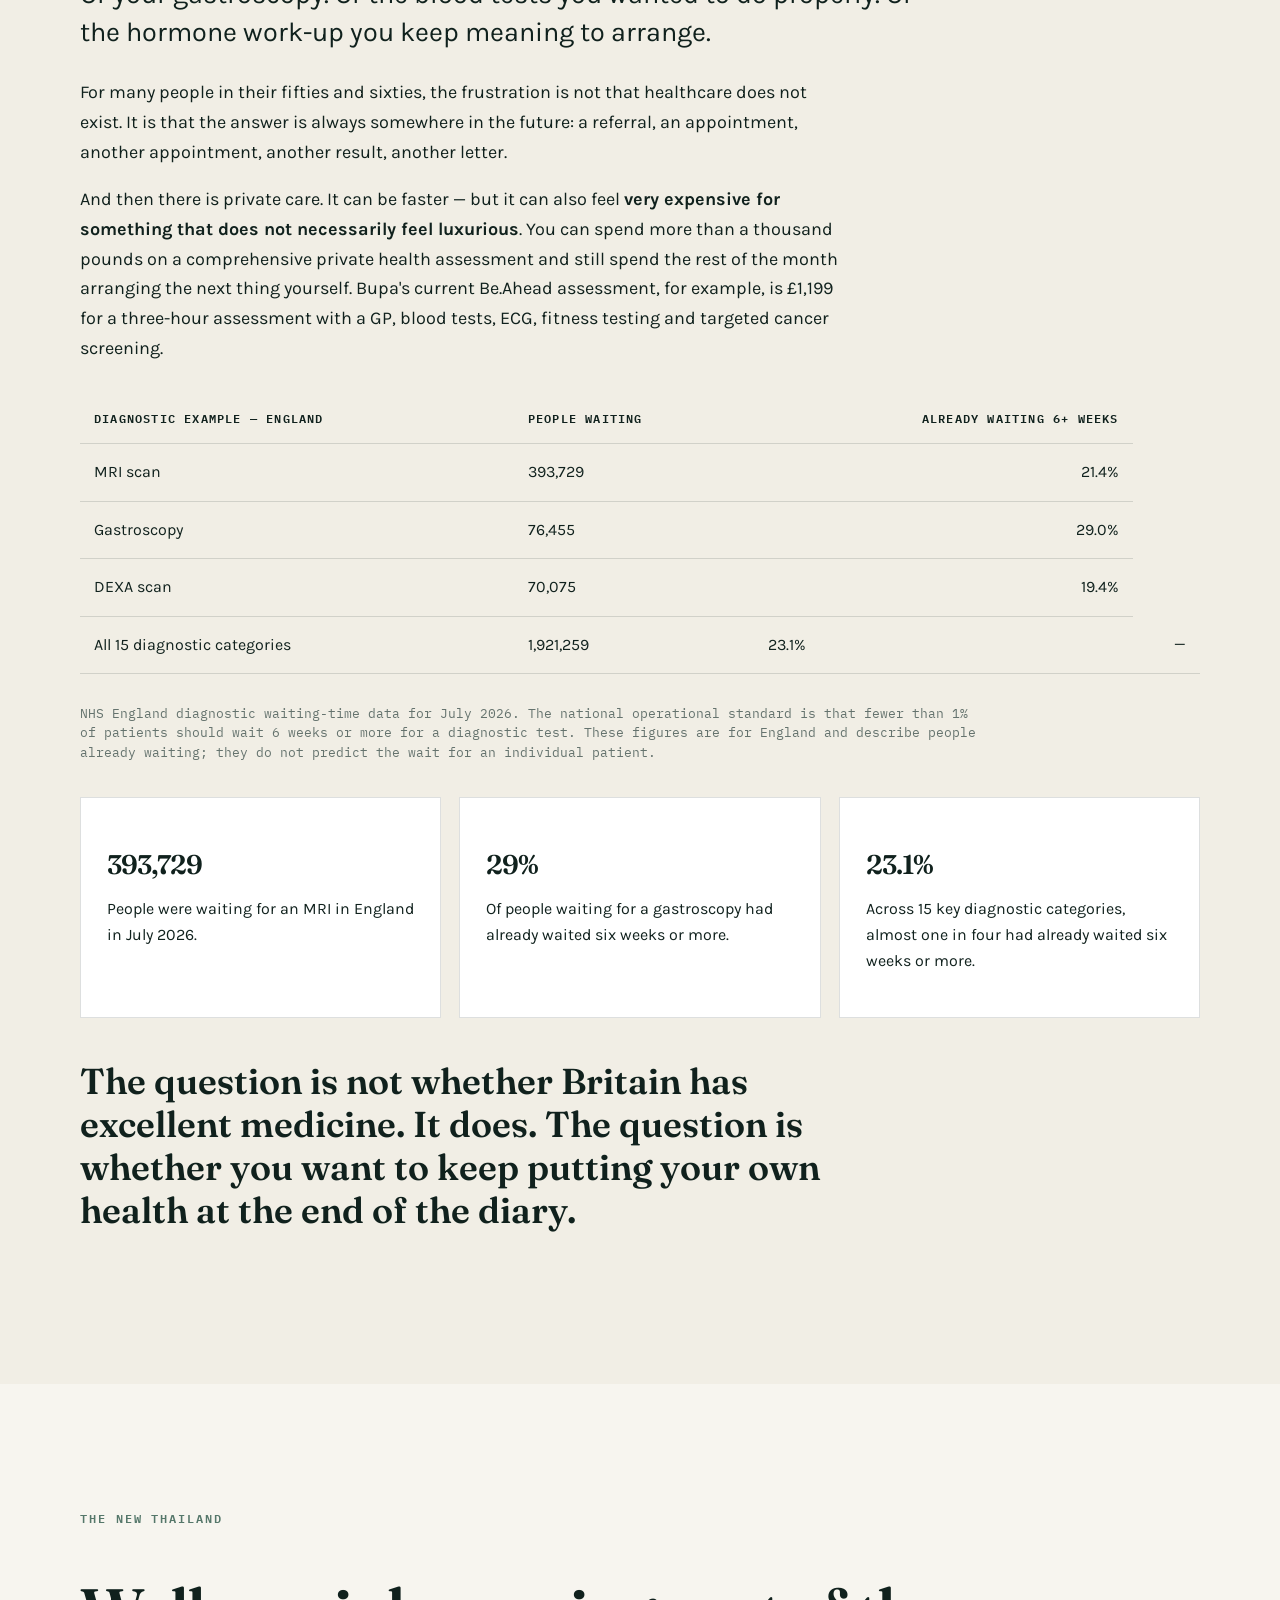
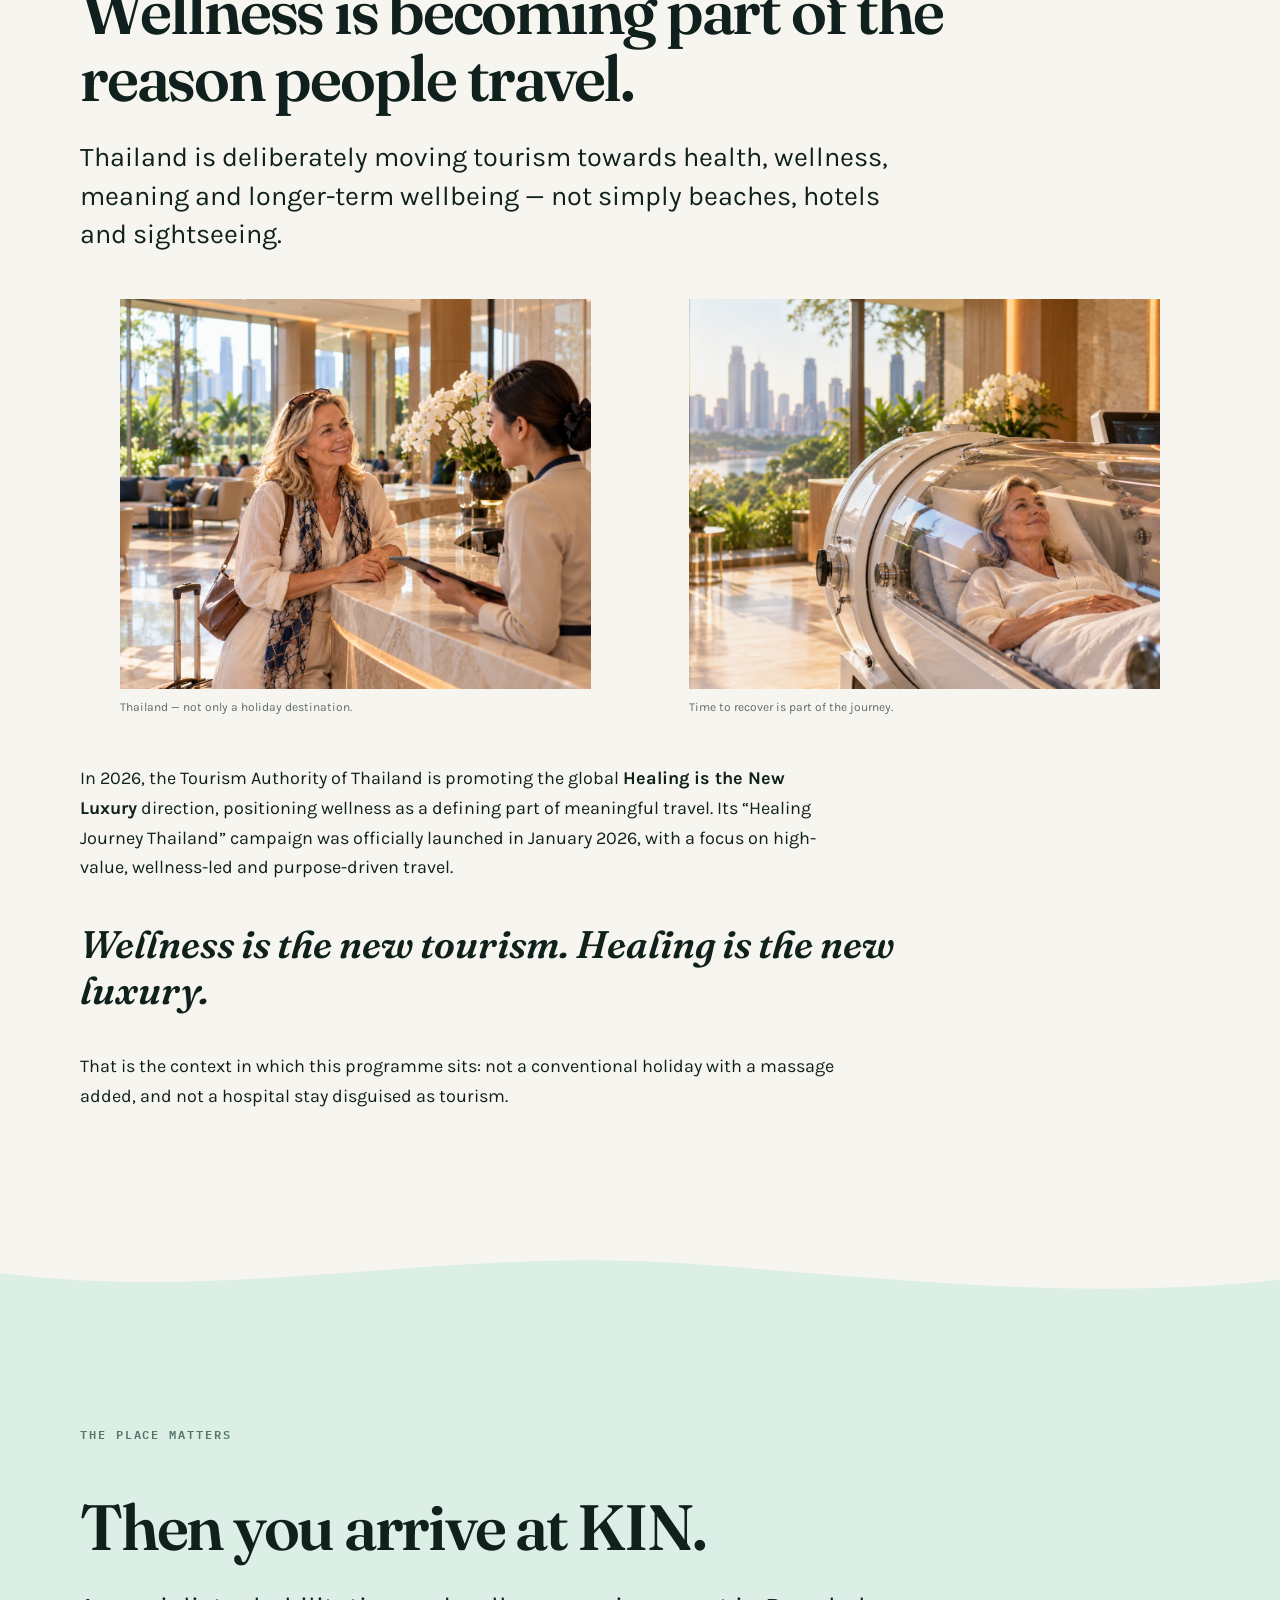
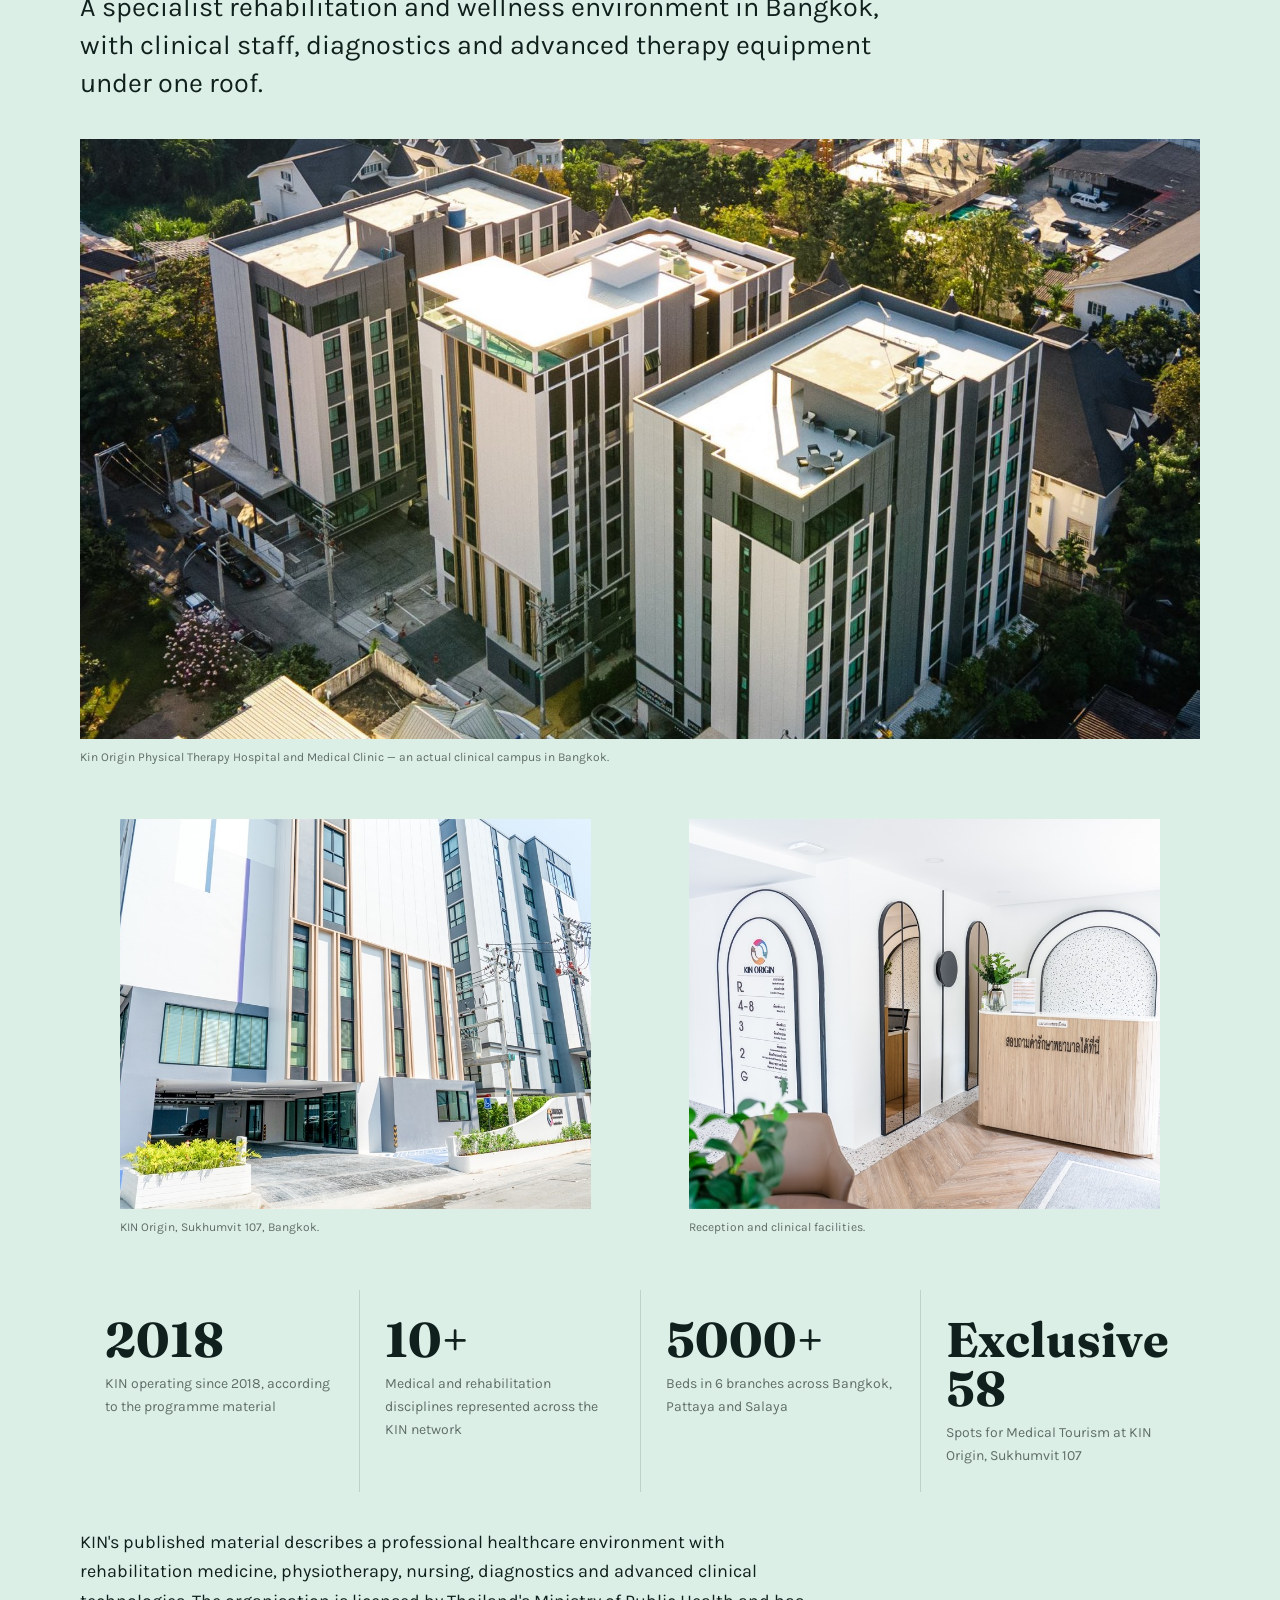
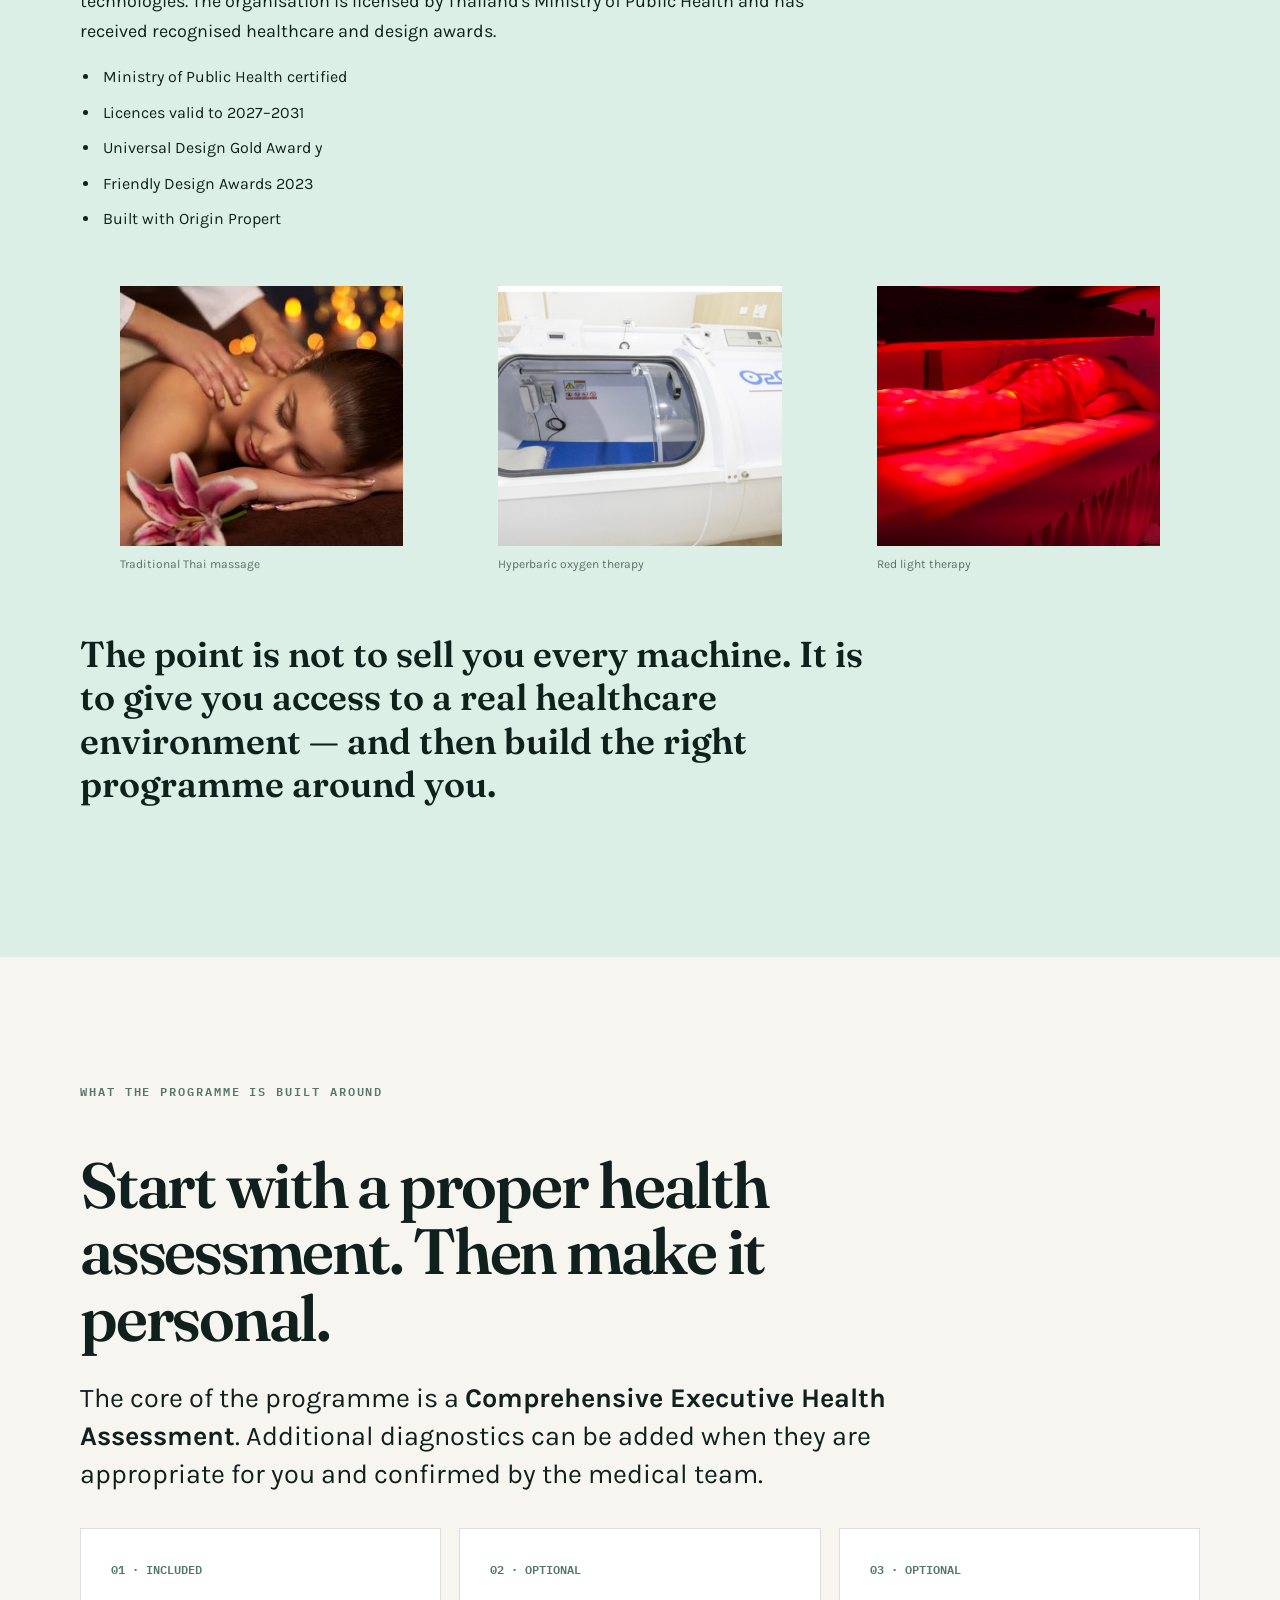
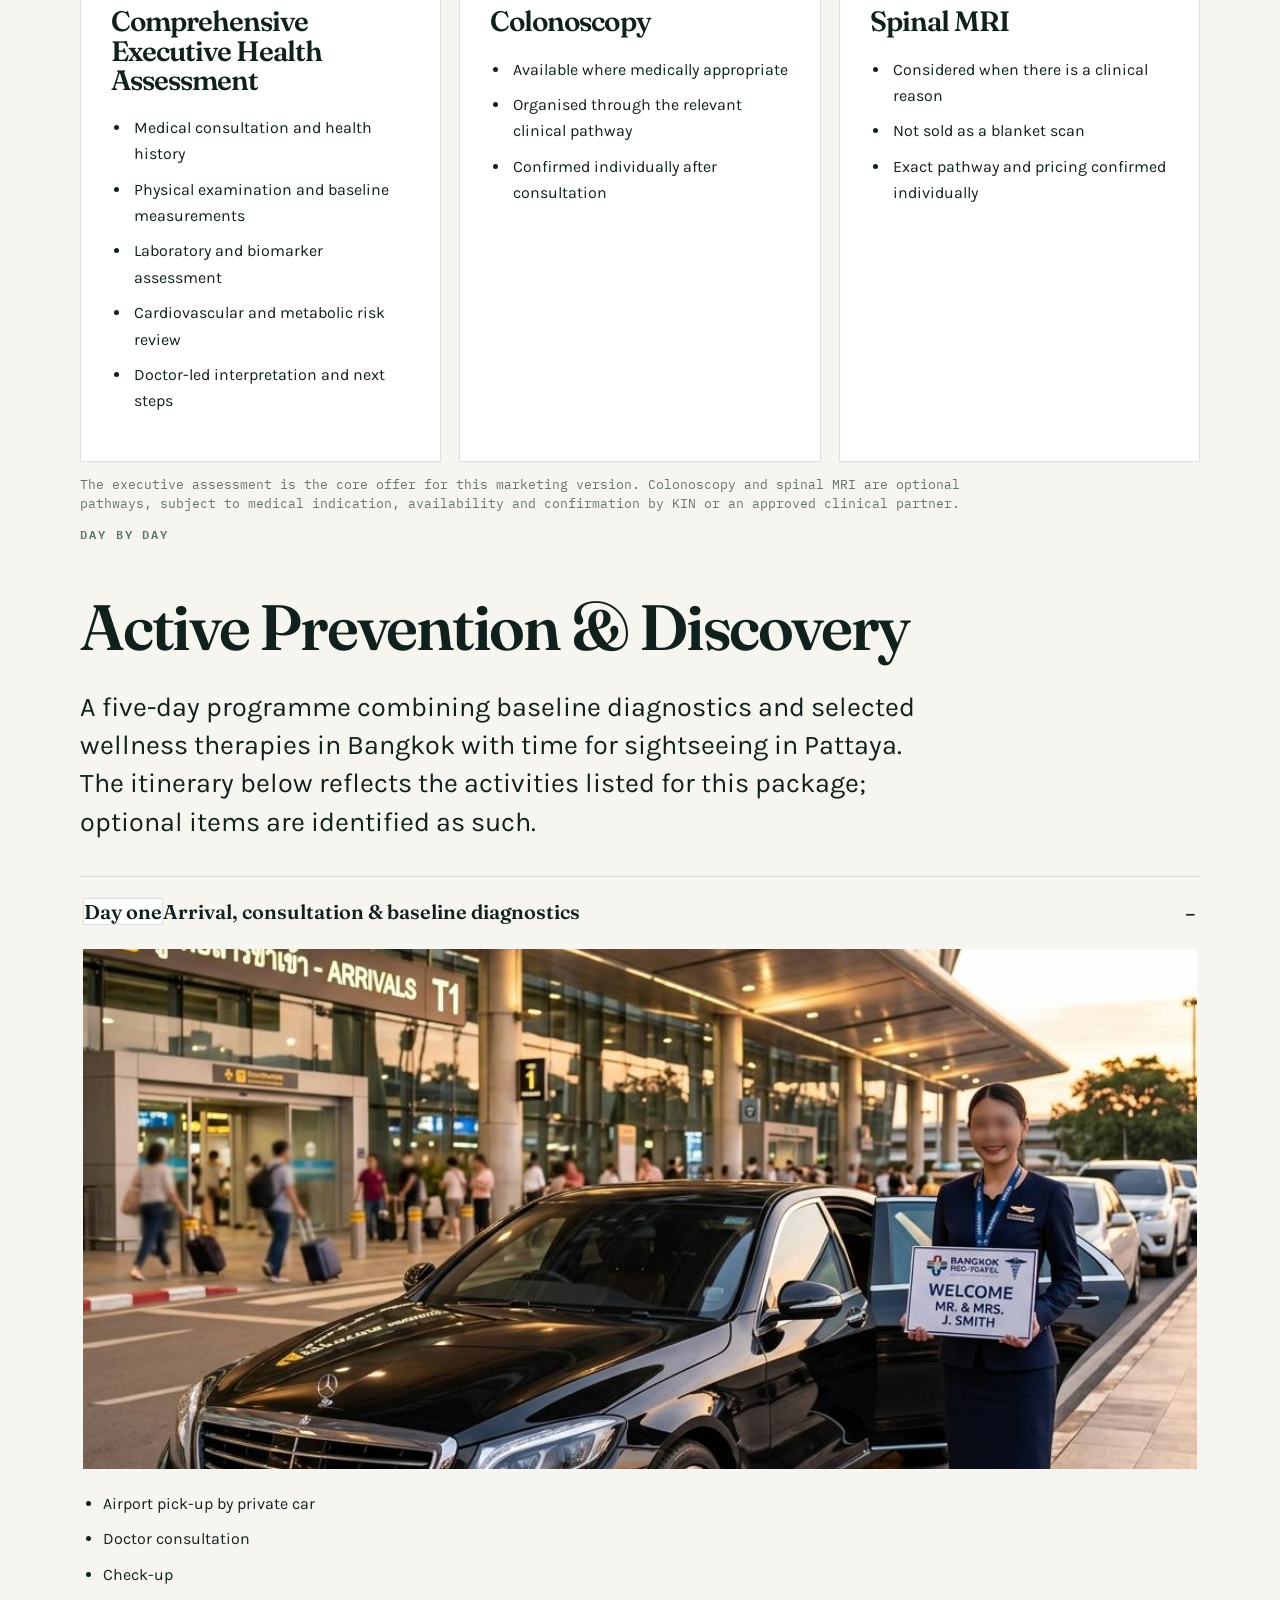
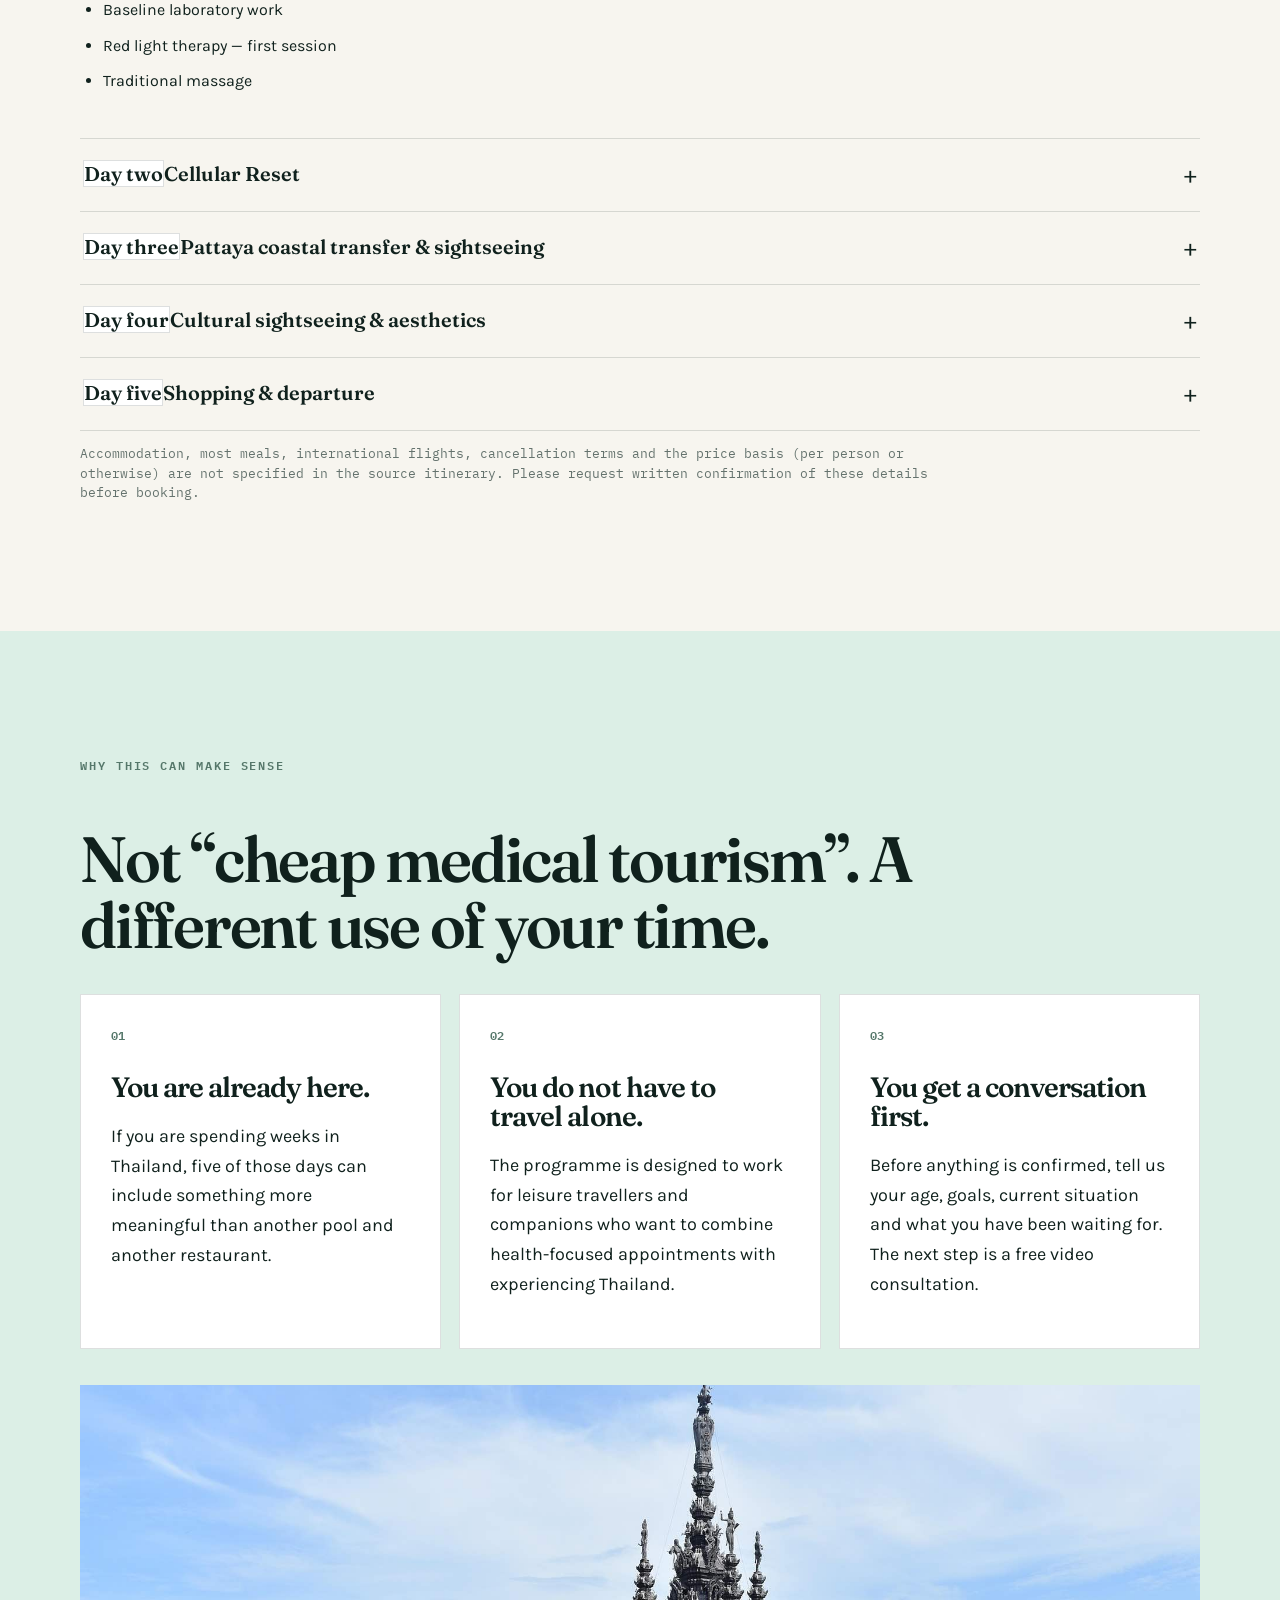
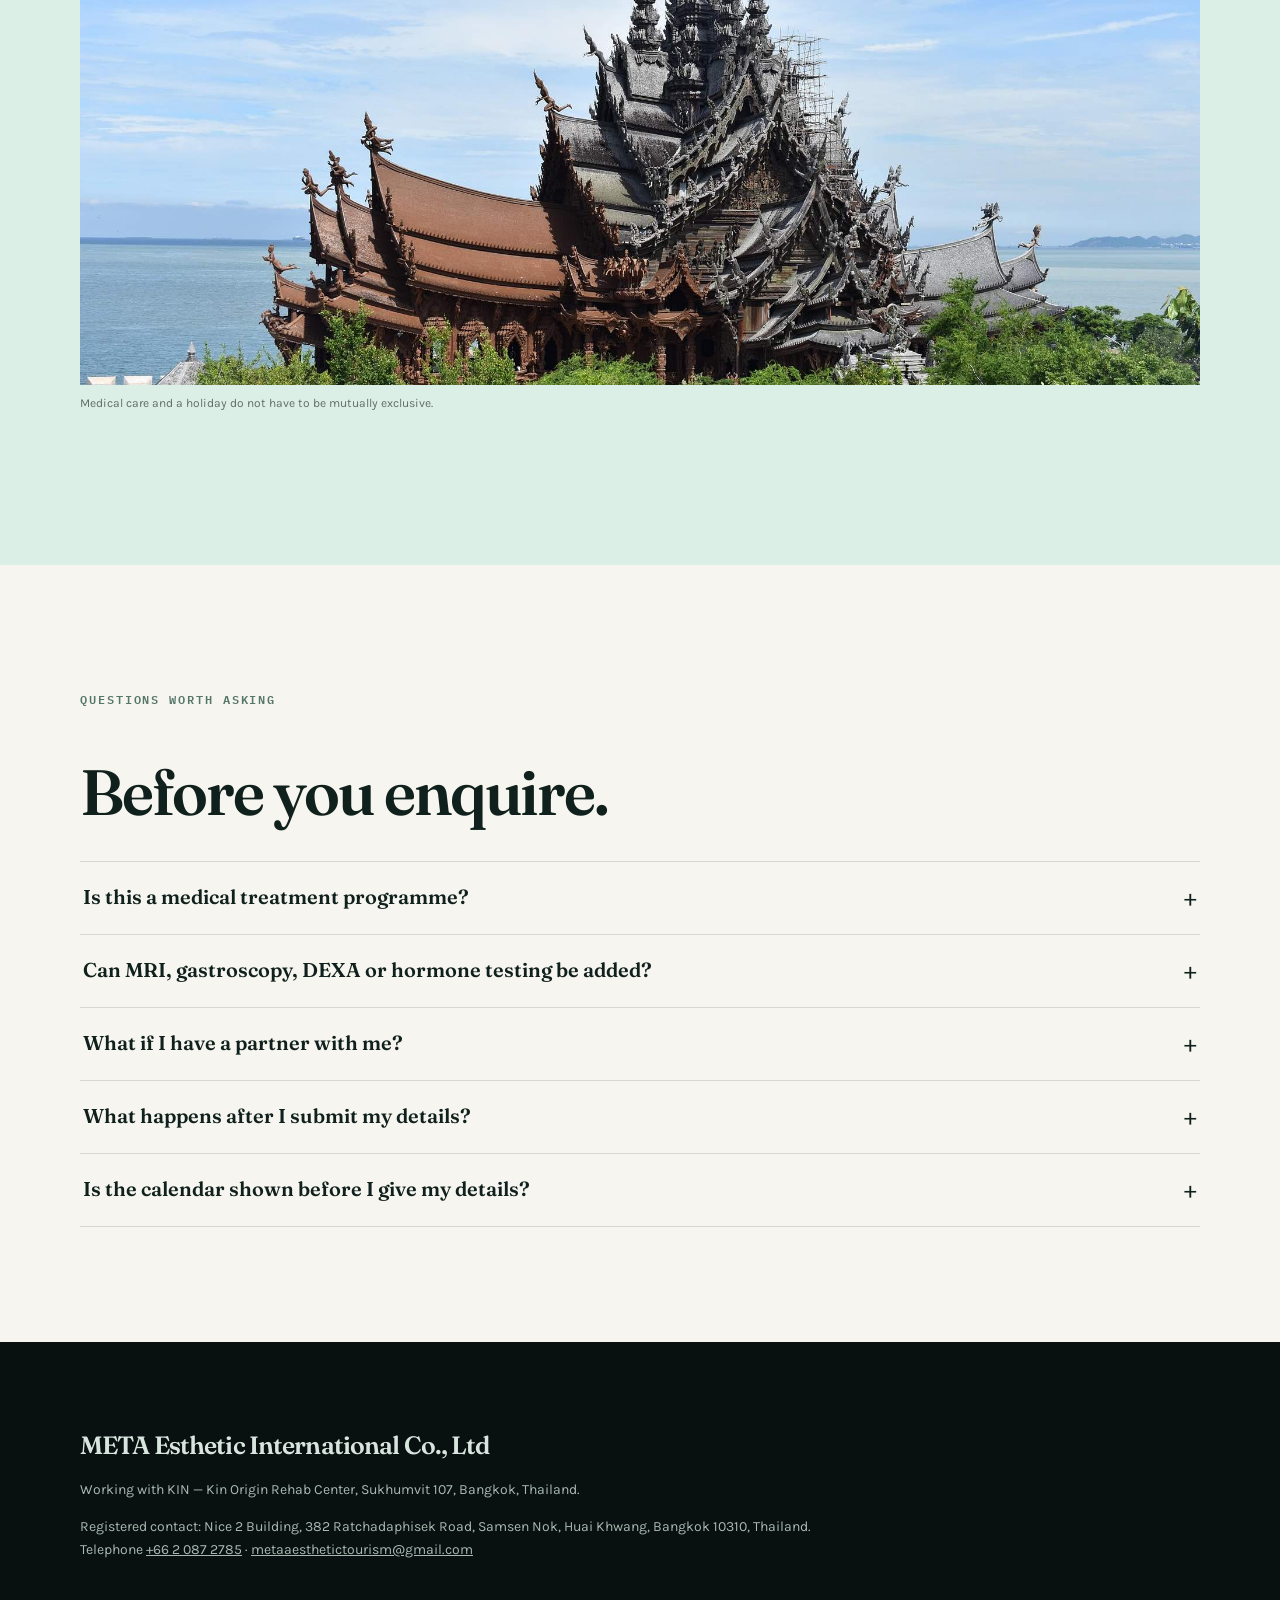
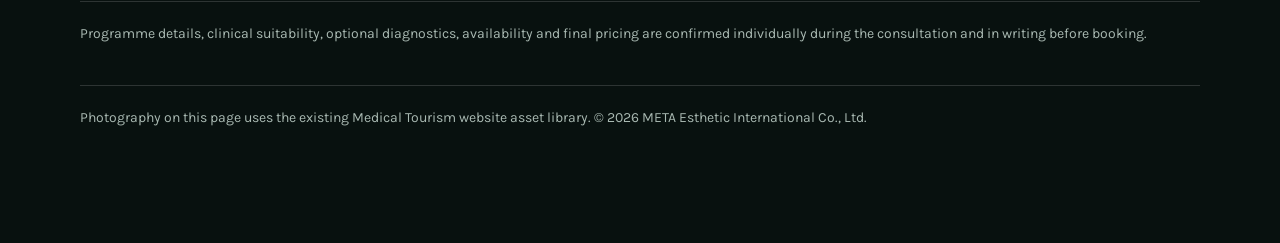
==== commit c0cdff69: "Update meta description and hero section content" ====
--- a/index.html
+++ b/index.html
@@ -27,7 +27,7 @@
     })(window, document, "clarity", "script", "ywiw6n0s8x");
 </script>
 <title>Medical Tourism Thailand | A Better Way to Use Your Time in Thailand</title>
-<meta name="description" content="Designed for women and men in their 50s and 60s who want more than another week by the pool. Explore a five-day preventative health and wellness programme in Thailand, with KIN and Bangkok–Pattaya experiences.">
+<meta name="description" content="Designed for those traveling to Thailand who want more than another week by the pool. Explore a five-day preventative health and wellness programme in Thailand, with KIN and Bangkok–Pattaya experiences.">
 <link rel="preconnect" href="https://fonts.googleapis.com">
 <link rel="preconnect" href="https://fonts.gstatic.com" crossorigin>
 <link href="https://fonts.googleapis.com/css2?family=Fraunces:ital,opsz,wght@0,9..144,400;0,9..144,600;0,9..144,700;1,9..144,400;1,9..144,600&family=Karla:wght@400;500;600;700&family=IBM+Plex+Mono:wght@400;500;600&display=swap" rel="stylesheet">
@@ -48,7 +48,7 @@
 <body>
 <header class="topbar"><div class="wrap"><img src="assets/logo-lockup.png" alt="META Esthetic International and KIN Rehabilitation"><a class="tcta" href="enquire.html">Start your medical consultation →</a></div></header>
 <main>
-<section class="hero"><div class="wrap hero-grid"><div><p class="eyebrow">Medical tourism · Thailand</p><h1>Designed for women and men in their 50s and 60s who want more than another week by the pool.</h1><p class="lede">If you are already in Thailand, there is a different way to spend five days: understand more about your health, experience a medical and wellness environment, and still have time to enjoy Thailand with a partner.</p><div class="hero-actions"><a class="btn" href="enquire.html">Start your medical consultation →</a><a class="btn outline" href="#programme">Learn more ↓</a></div><p class="hero-note">Five-day preventative health &amp; wellness programme · Bangkok + Pattaya · tailored to your needs</p></div><figure class="hero-art"><img src="assets/kin-rooftop-therapy.jpg" alt="Rooftop therapy and Bangkok skyline at KIN" fetchpriority="high"><div class="caption">Health, recovery, culture — one journey.</div></figure></div></section>
+<section class="hero"><div class="wrap hero-grid"><div><p class="eyebrow">Medical tourism · Thailand</p><h1>Designed for women and men in their 50s and 60s who want more than another week by the pool.</h1><p class="lede">If you are already in Thailand, there is a different way to spend five days: understand more about your health, experience a medical and wellness environment at the fraction you would pay in UK, and still have time to enjoy Thailand alone or with a partner.</p><div class="hero-actions"><a class="btn" href="enquire.html">Start your medical consultation →</a><a class="btn outline" href="#programme">Learn more ↓</a></div><p class="hero-note">Five-day preventative health &amp; wellness programme · Bangkok + Pattaya · tailored to your needs</p></div><figure class="hero-art"><img src="assets/kin-rooftop-therapy.jpg" alt="Rooftop therapy and Bangkok skyline at KIN" fetchpriority="high"><div class="caption">Health, recovery, culture — one journey.</div></figure></div></section>
 <section class="b-soft"><div class="wrap"><p class="eyebrow">Maybe this is why you stopped</p><h2>Still waiting for your MRI?</h2><p class="lede">Or your gastroscopy. Or the blood tests you wanted to do properly. Or the hormone work-up you keep meaning to arrange.</p><p>For many people in their fifties and sixties, the frustration is not that healthcare does not exist. It is that the answer is always somewhere in the future: a referral, an appointment, another appointment, another result, another letter.</p><p>And then there is private care. It can be faster — but it can also feel <strong>very expensive for something that does not necessarily feel luxurious</strong>. You can spend more than a thousand pounds on a comprehensive private health assessment and still spend the rest of the month arranging the next thing yourself. Bupa's current Be.Ahead assessment, for example, is £1,199 for a three-hour assessment with a GP, blood tests, ECG, fitness testing and targeted cancer screening.</p><div class="tablewrap"><table><thead><tr><th>Diagnostic example — England</th><th>People waiting</th><th>Already waiting 6+ weeks</th></tr></thead><tbody><tr><td>MRI scan</td><td>393,729</td><td>21.4%</td></tr><tr><td>Gastroscopy</td><td>76,455</td><td>29.0%</td></tr><tr><td>DEXA scan</td><td>70,075</td><td>19.4%</td></tr><tr><td>All 15 diagnostic categories</td><td>1,921,259</td><td>23.1%</td><td>—</td></tr></tbody></table></div><p class="src">NHS England diagnostic waiting-time data for July 2026. The national operational standard is that fewer than 1% of patients should wait 6 weeks or more for a diagnostic test. These figures are for England and describe people already waiting; they do not predict the wait for an individual patient.</p><div class="kicker-grid"><article class="kicker"><h3>393,729</h3><p>People were waiting for an MRI in England in July 2026.</p></article><article class="kicker"><h3>29%</h3><p>Of people waiting for a gastroscopy had already waited six weeks or more.</p></article><article class="kicker"><h3>23.1%</h3><p>Across 15 key diagnostic categories, almost one in four had already waited six weeks or more.</p></article></div><p class="pull">The question is not whether Britain has excellent medicine. It does. The question is whether you want to keep putting your own health at the end of the diary.</p></div></section>
 <section><div class="wrap"><p class="eyebrow">The new Thailand</p><h2>Wellness is becoming part of the reason people travel.</h2><p class="lede">Thailand is deliberately moving tourism towards health, wellness, meaning and longer-term wellbeing — not simply beaches, hotels and sightseeing.</p><div class="photo-grid"><figure><img src="assets/pattaya.jpg" alt="Pattaya coastal destination in Thailand" loading="lazy"><figcaption>Thailand — not only a holiday destination.</figcaption></figure><figure><img src="assets/beach.jpg" alt="Thai beach and coastal relaxation" loading="lazy"><figcaption>Time to recover is part of the journey.</figcaption></figure></div><p>In 2026, the Tourism Authority of Thailand is promoting the global <strong>Healing is the New Luxury</strong> direction, positioning wellness as a defining part of meaningful travel. Its “Healing Journey Thailand” campaign was officially launched in January 2026, with a focus on high-value, wellness-led and purpose-driven travel.</p><p class="script">Wellness is the new tourism. Healing is the new luxury.</p><p>That is the context in which this programme sits: not a conventional holiday with a massage added, and not a hospital stay disguised as tourism.</p></div></section>
 <div class="wave" aria-hidden="true"><svg viewBox="0 0 1200 80" preserveAspectRatio="none"><path d="M0,42 C220,86 420,4 640,28 C840,50 1010,84 1200,52 L1200,80 L0,80 Z" fill="var(--mint)"></path></svg></div>
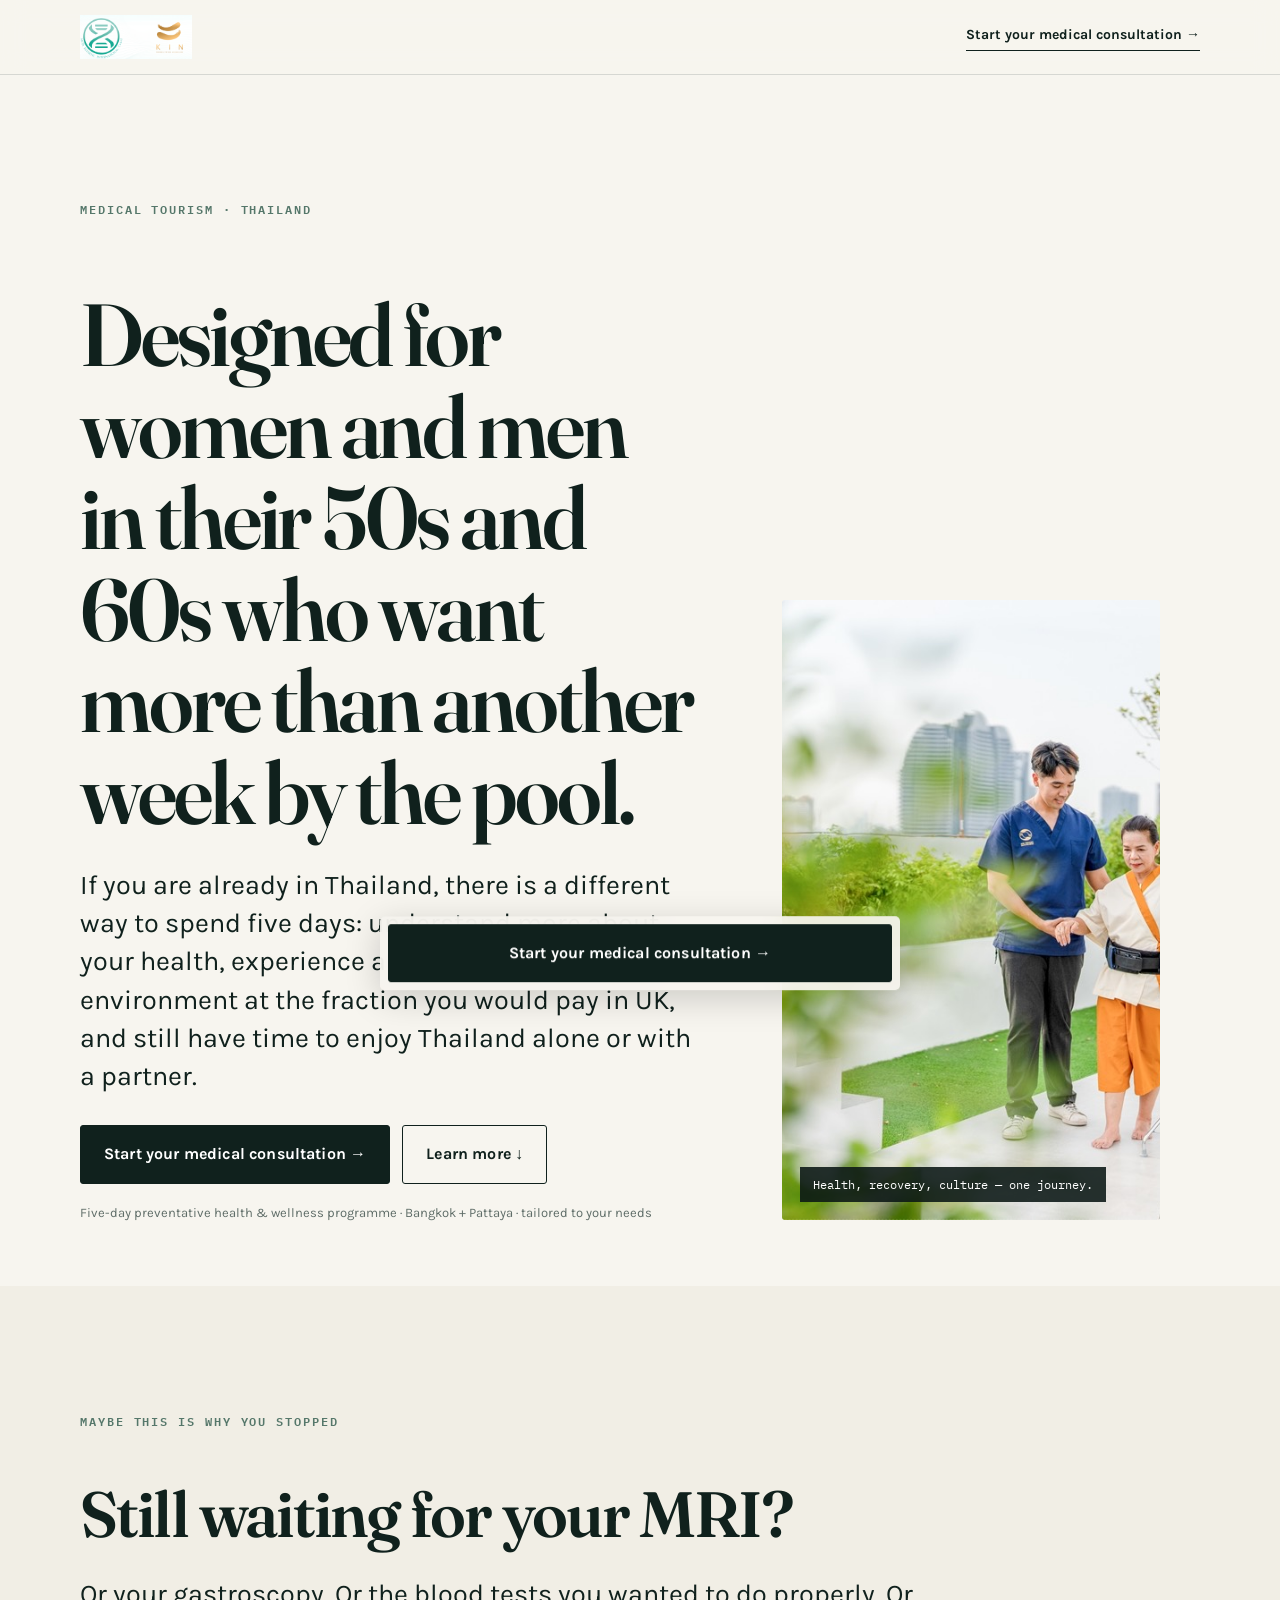
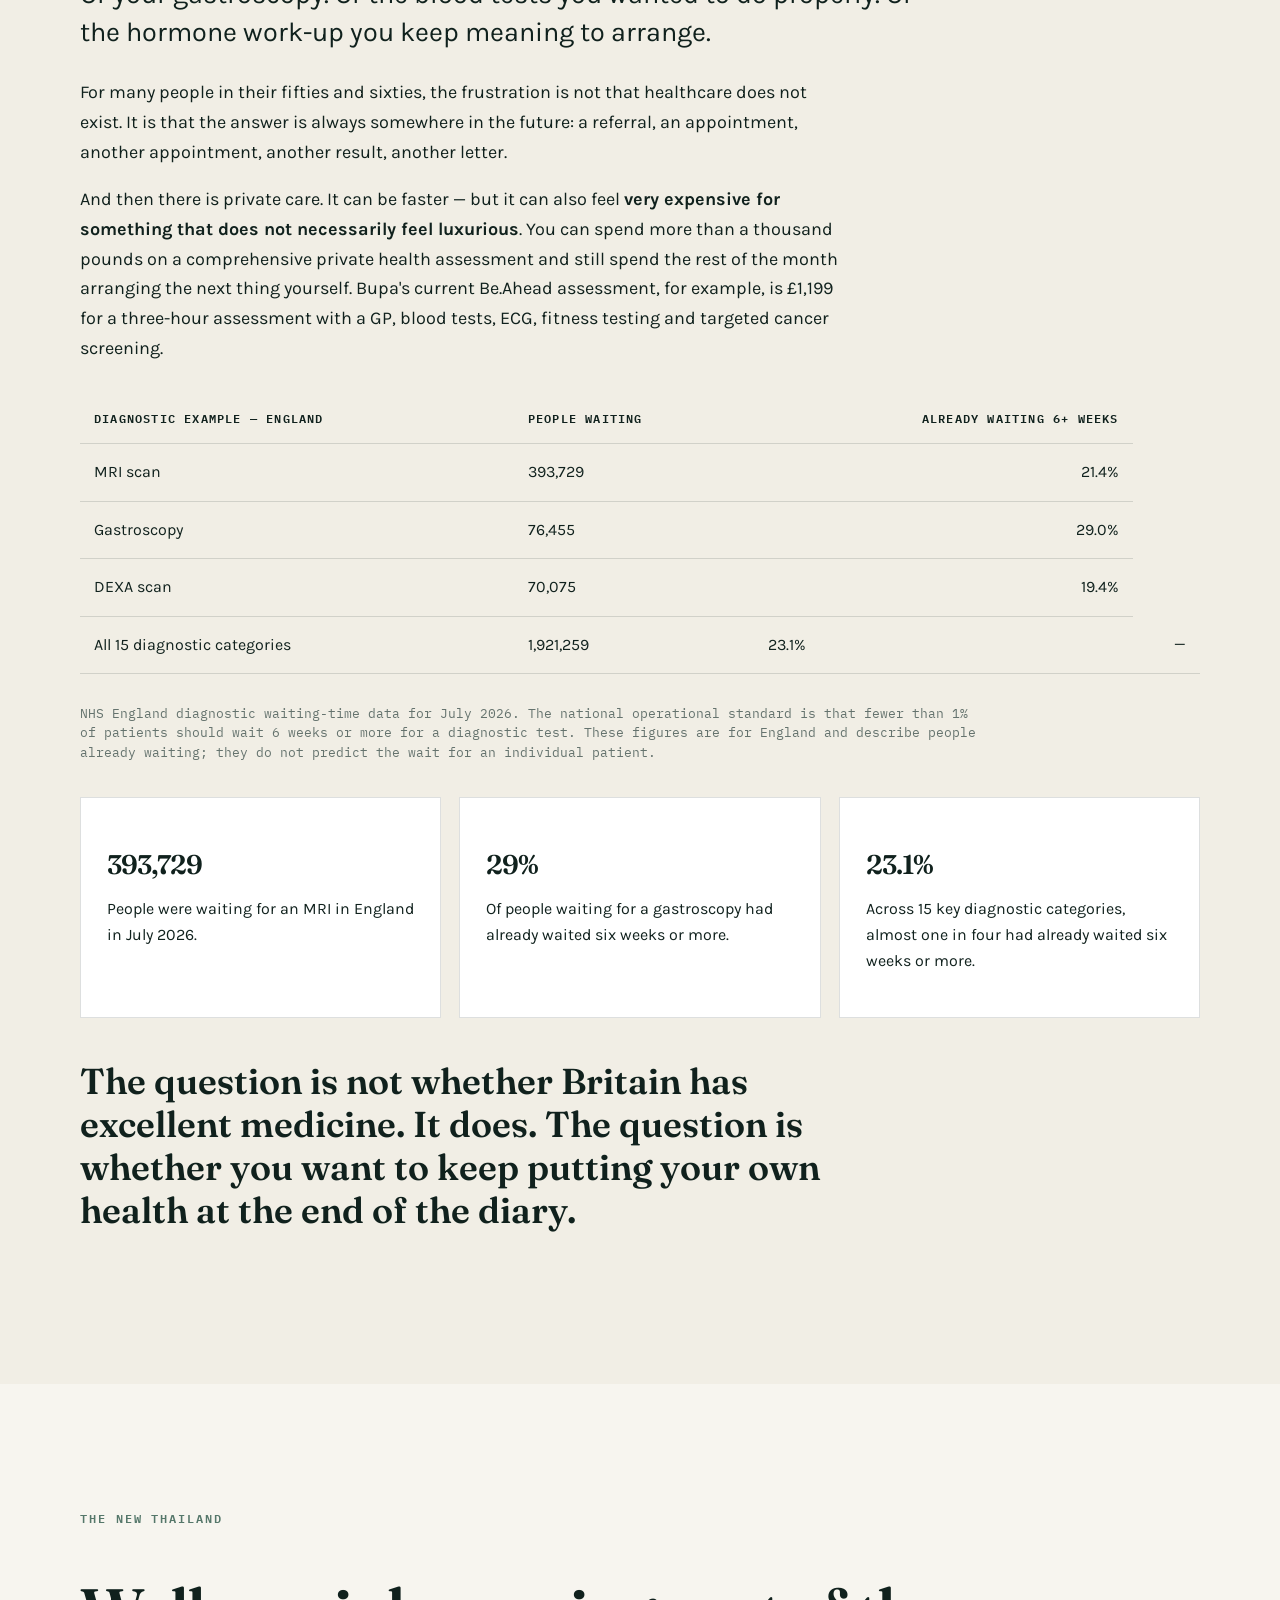
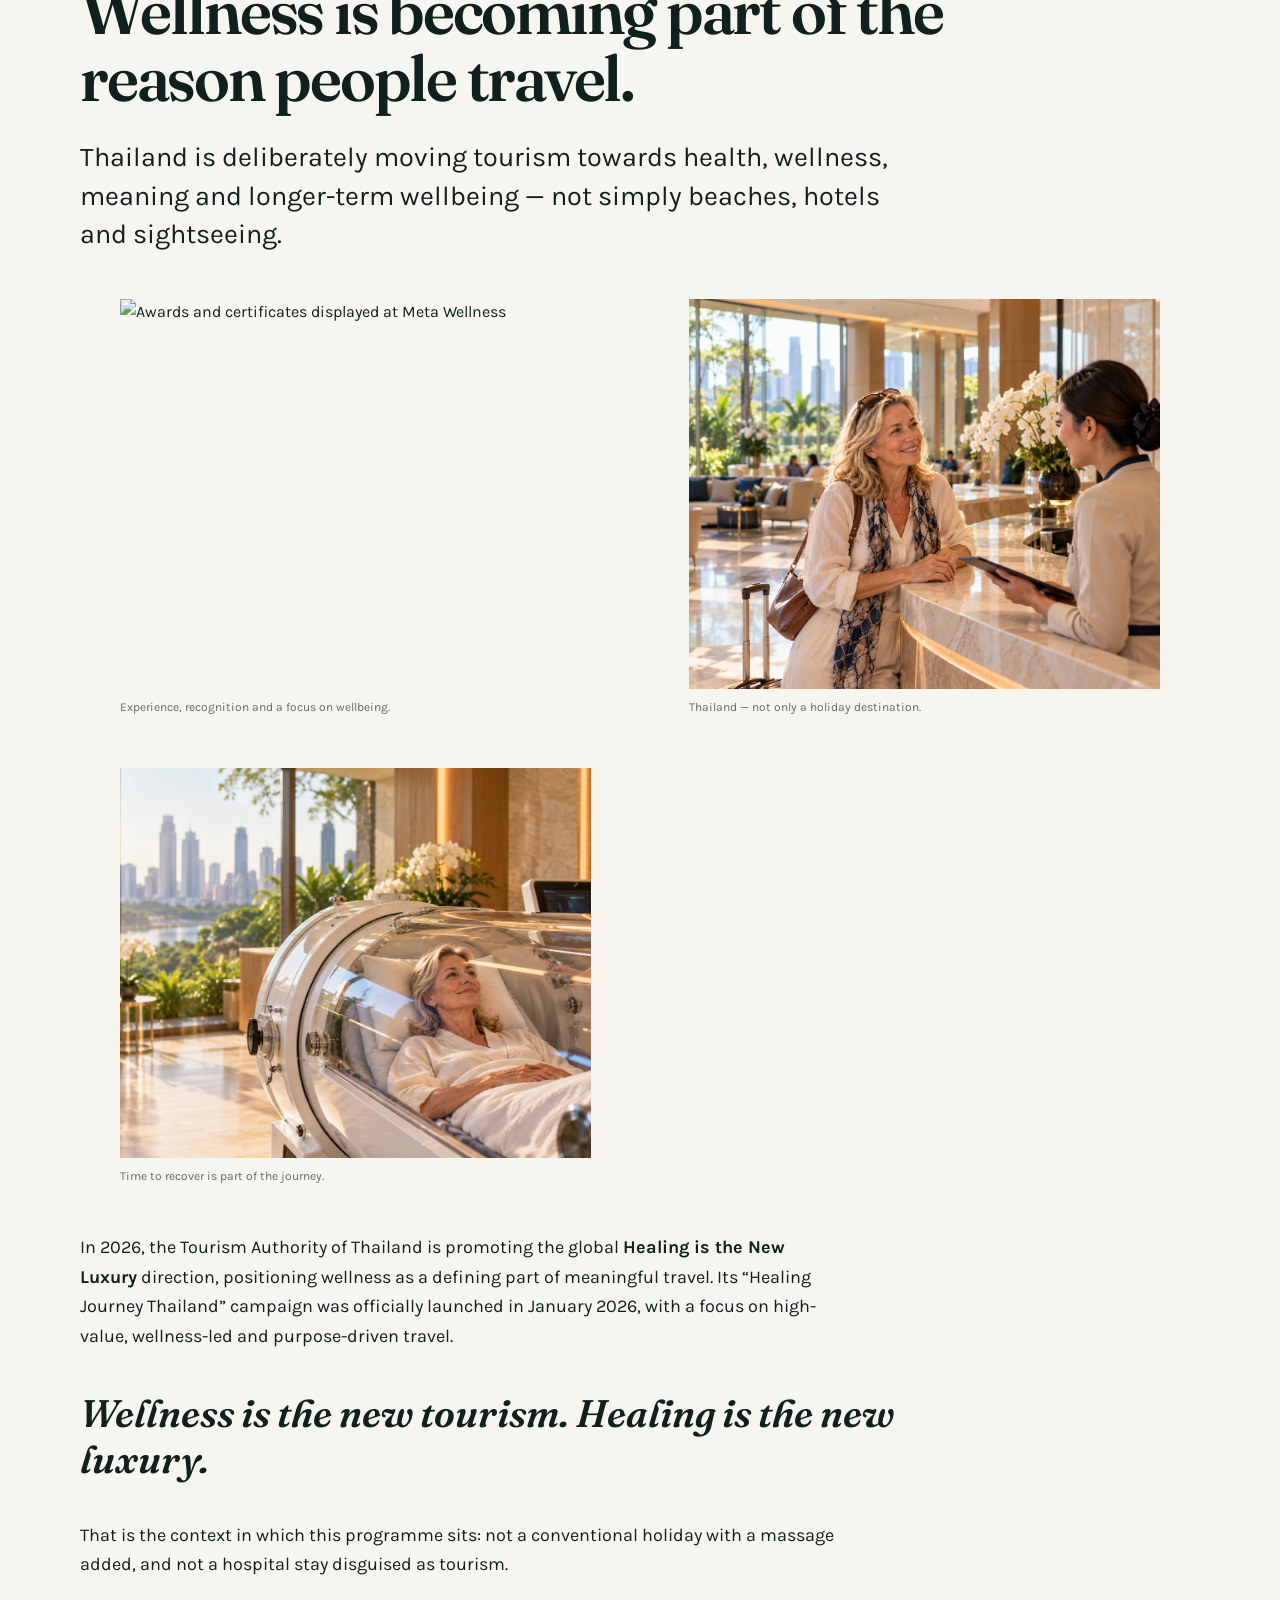
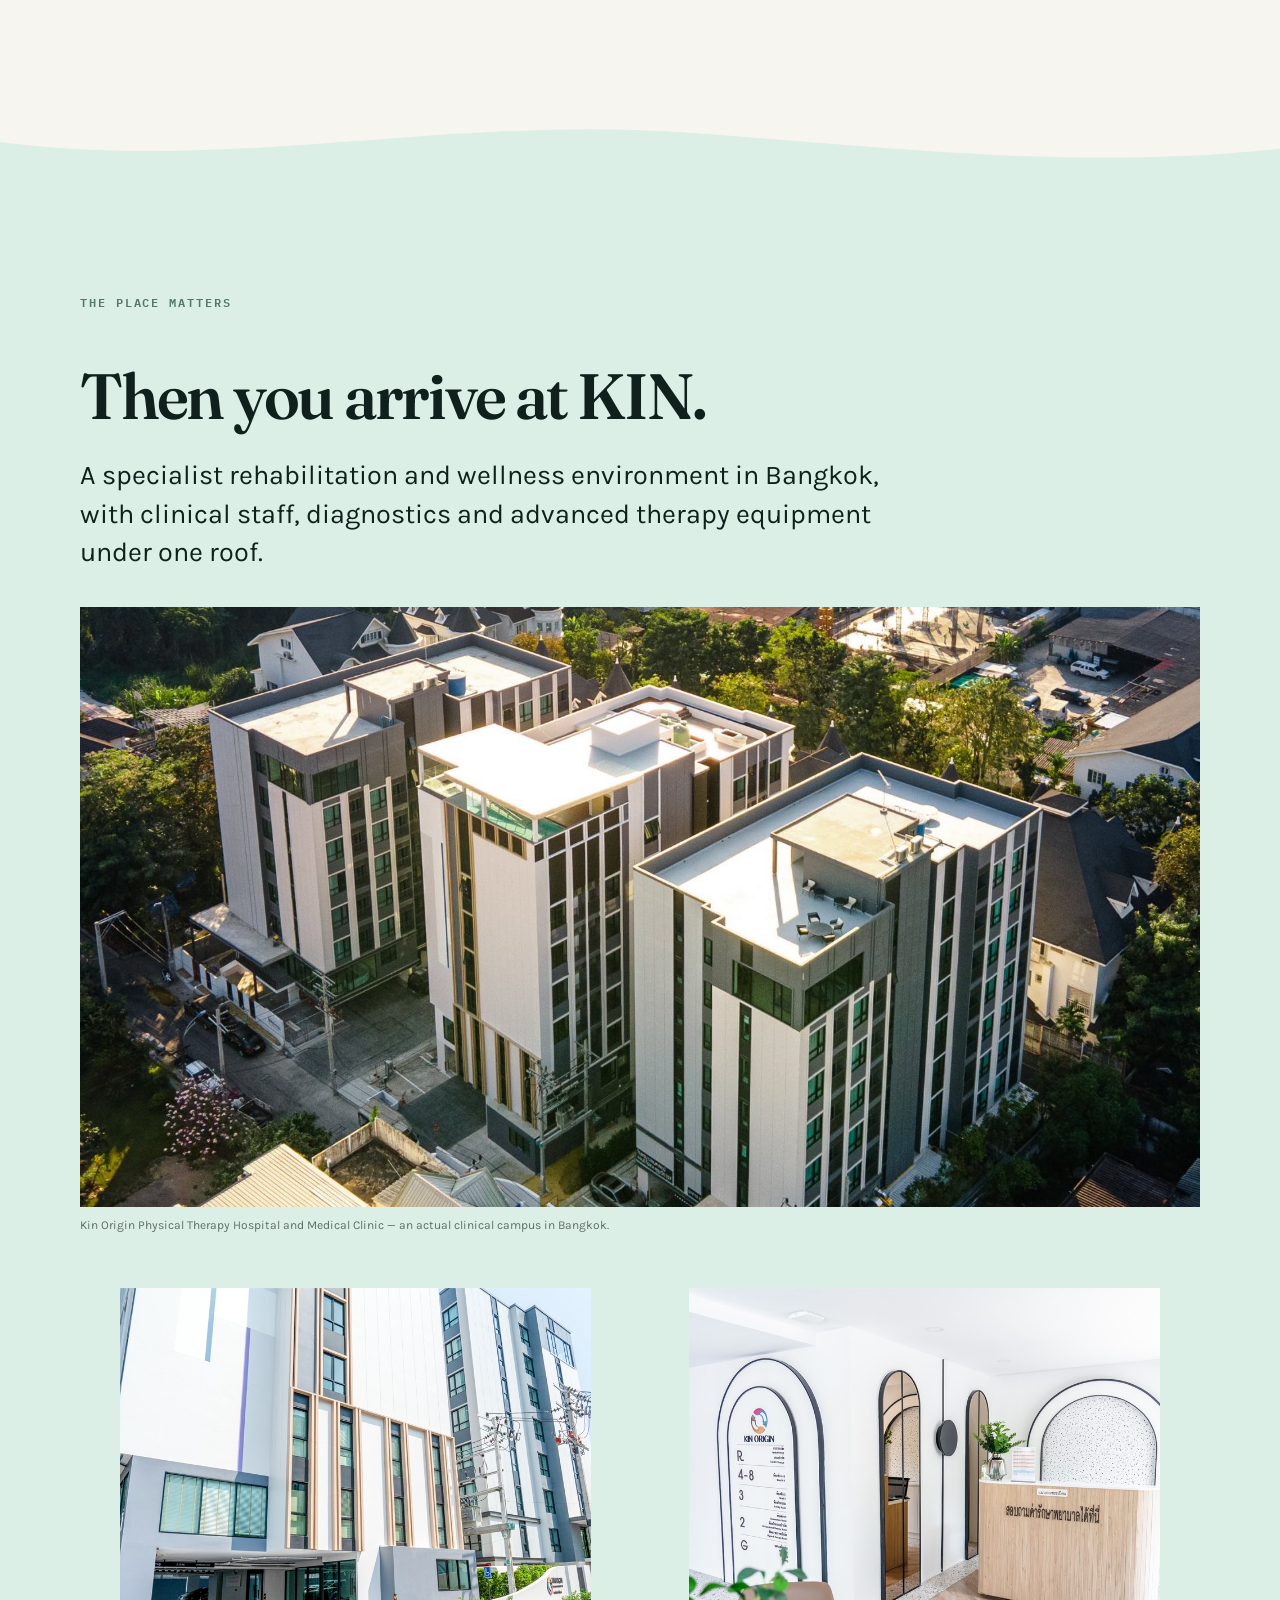
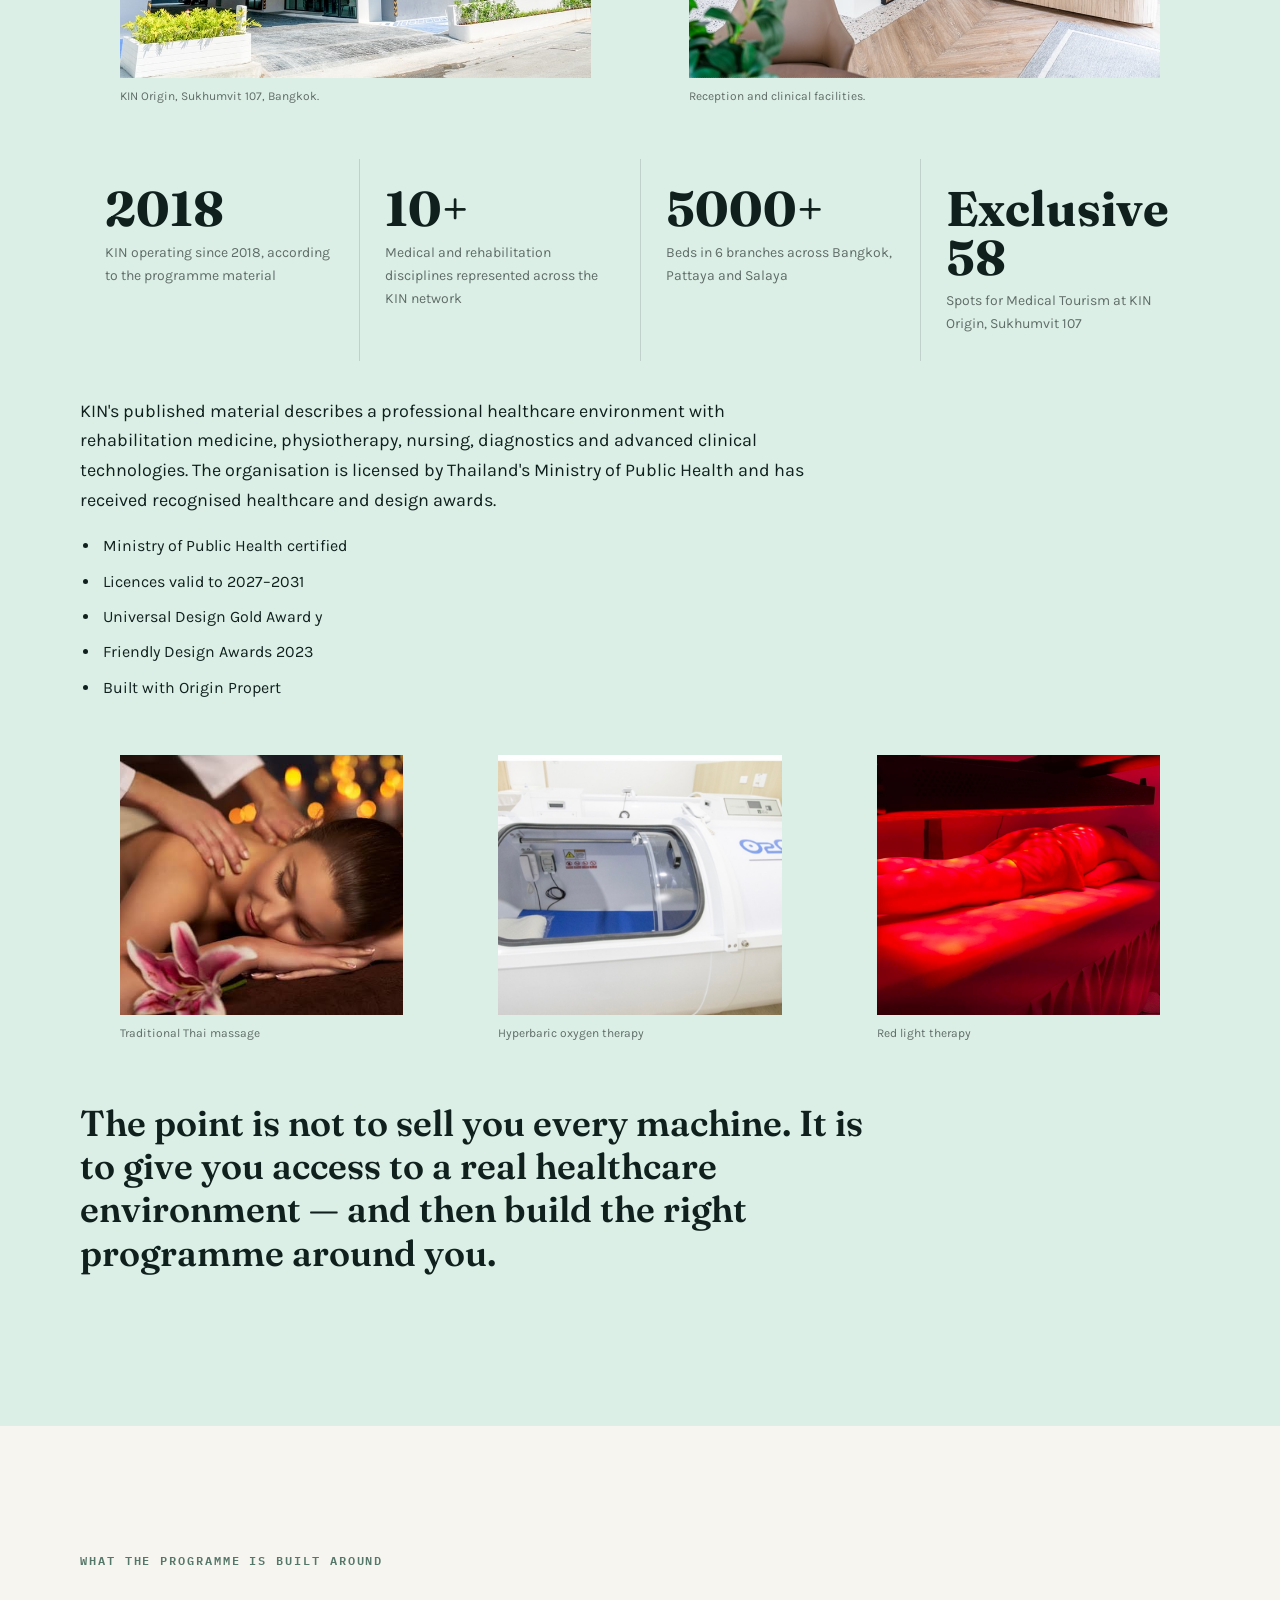
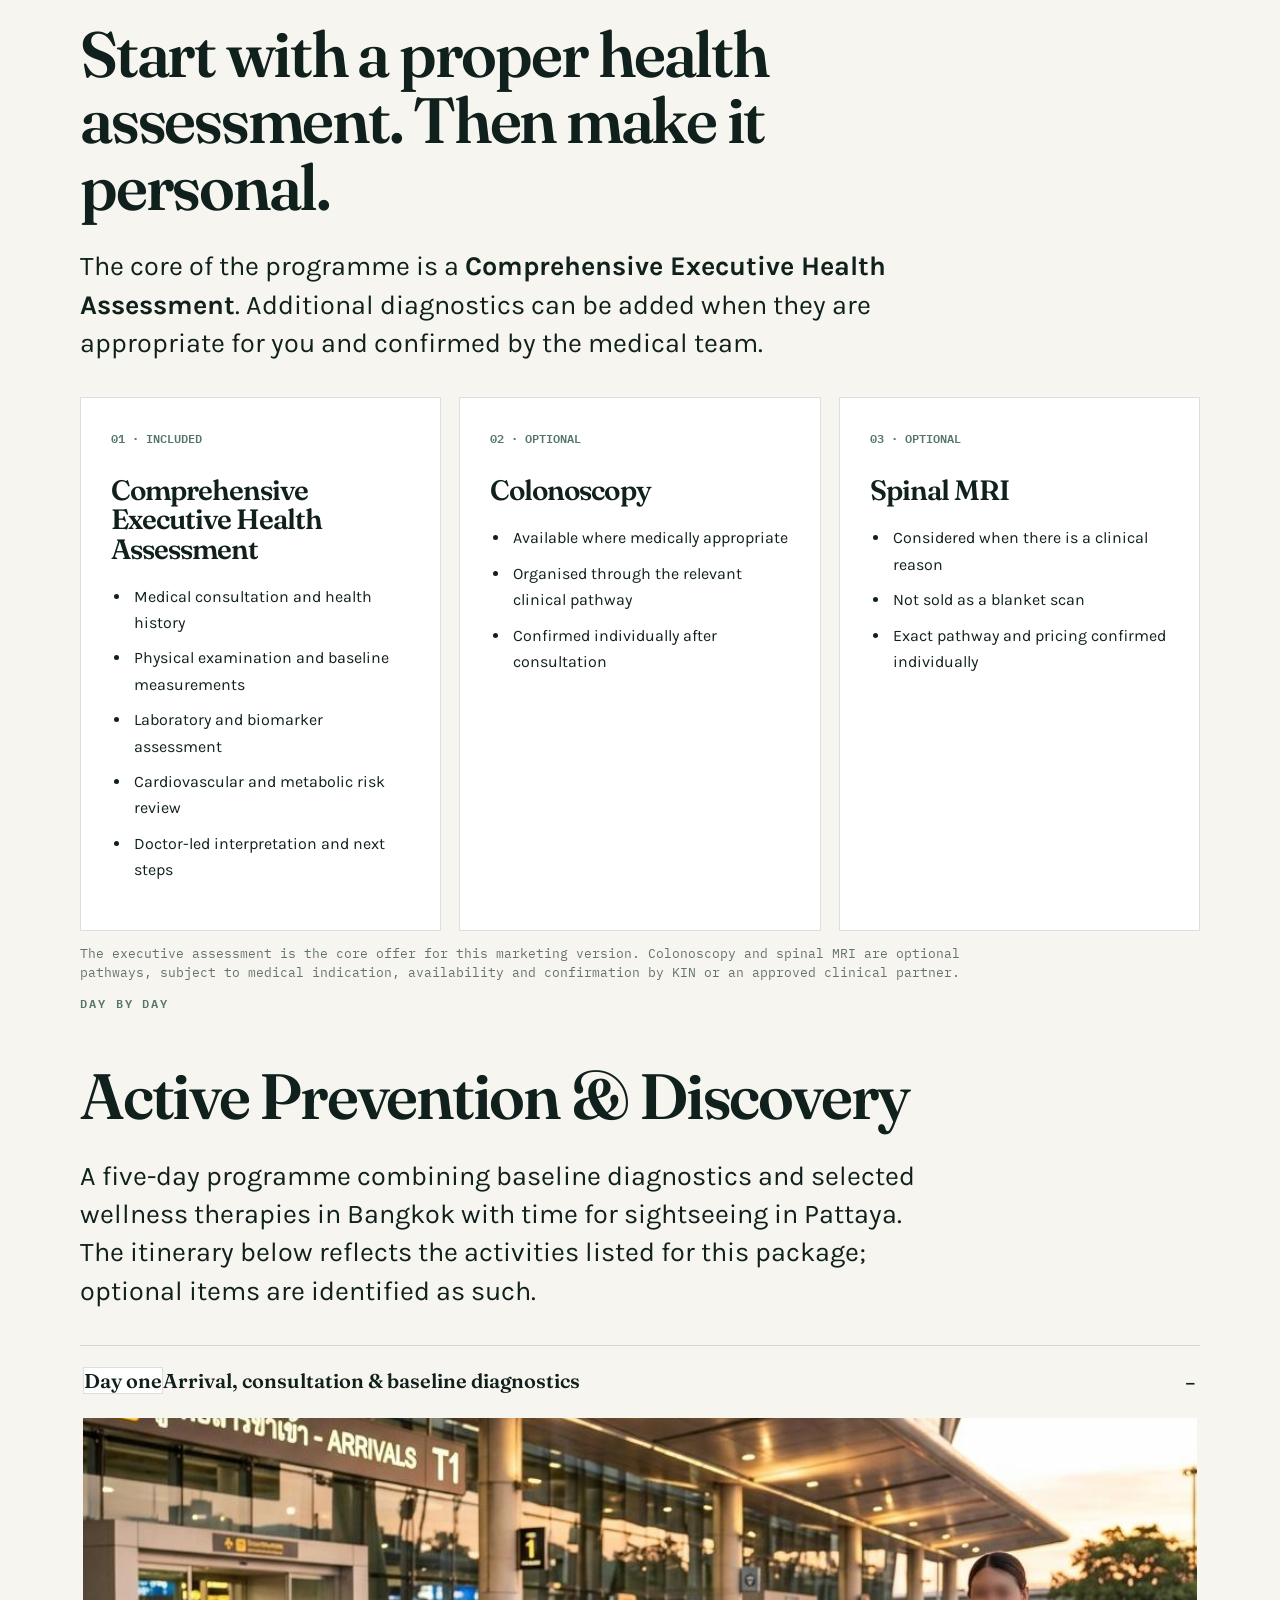
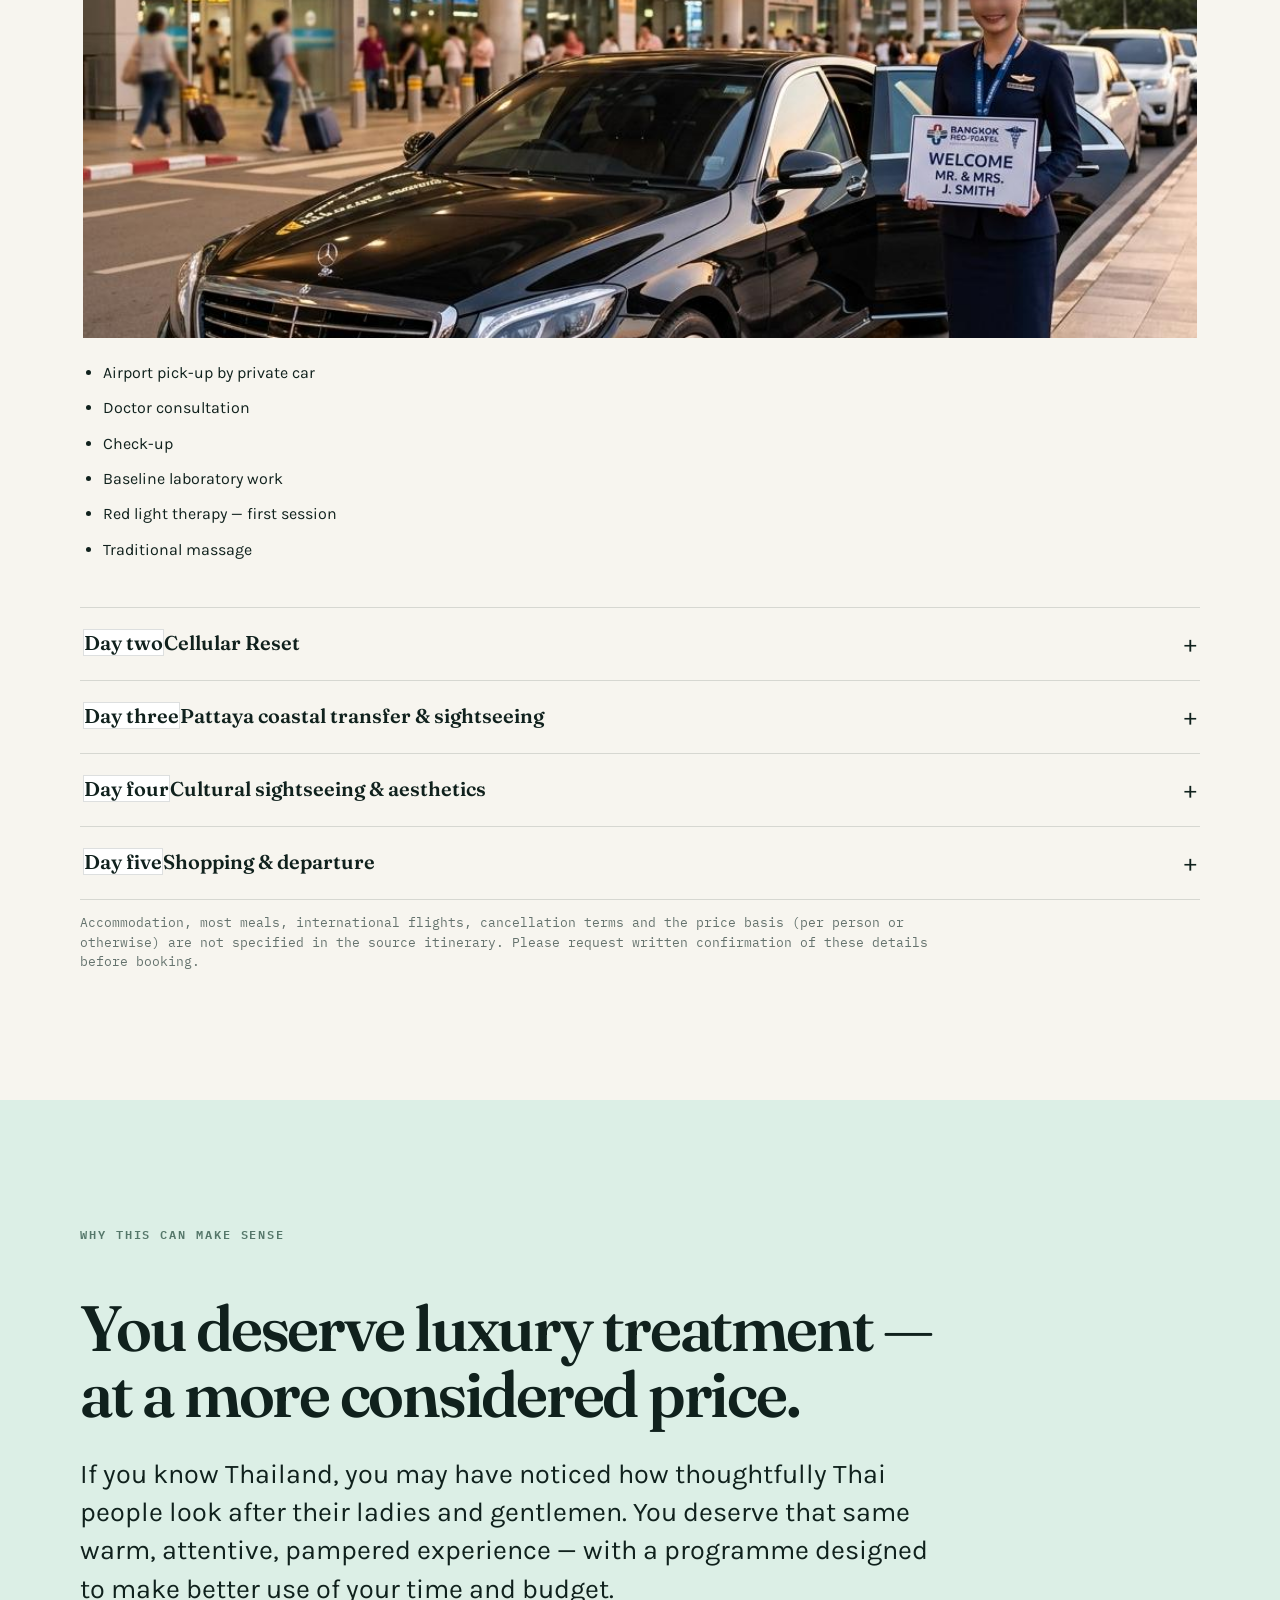
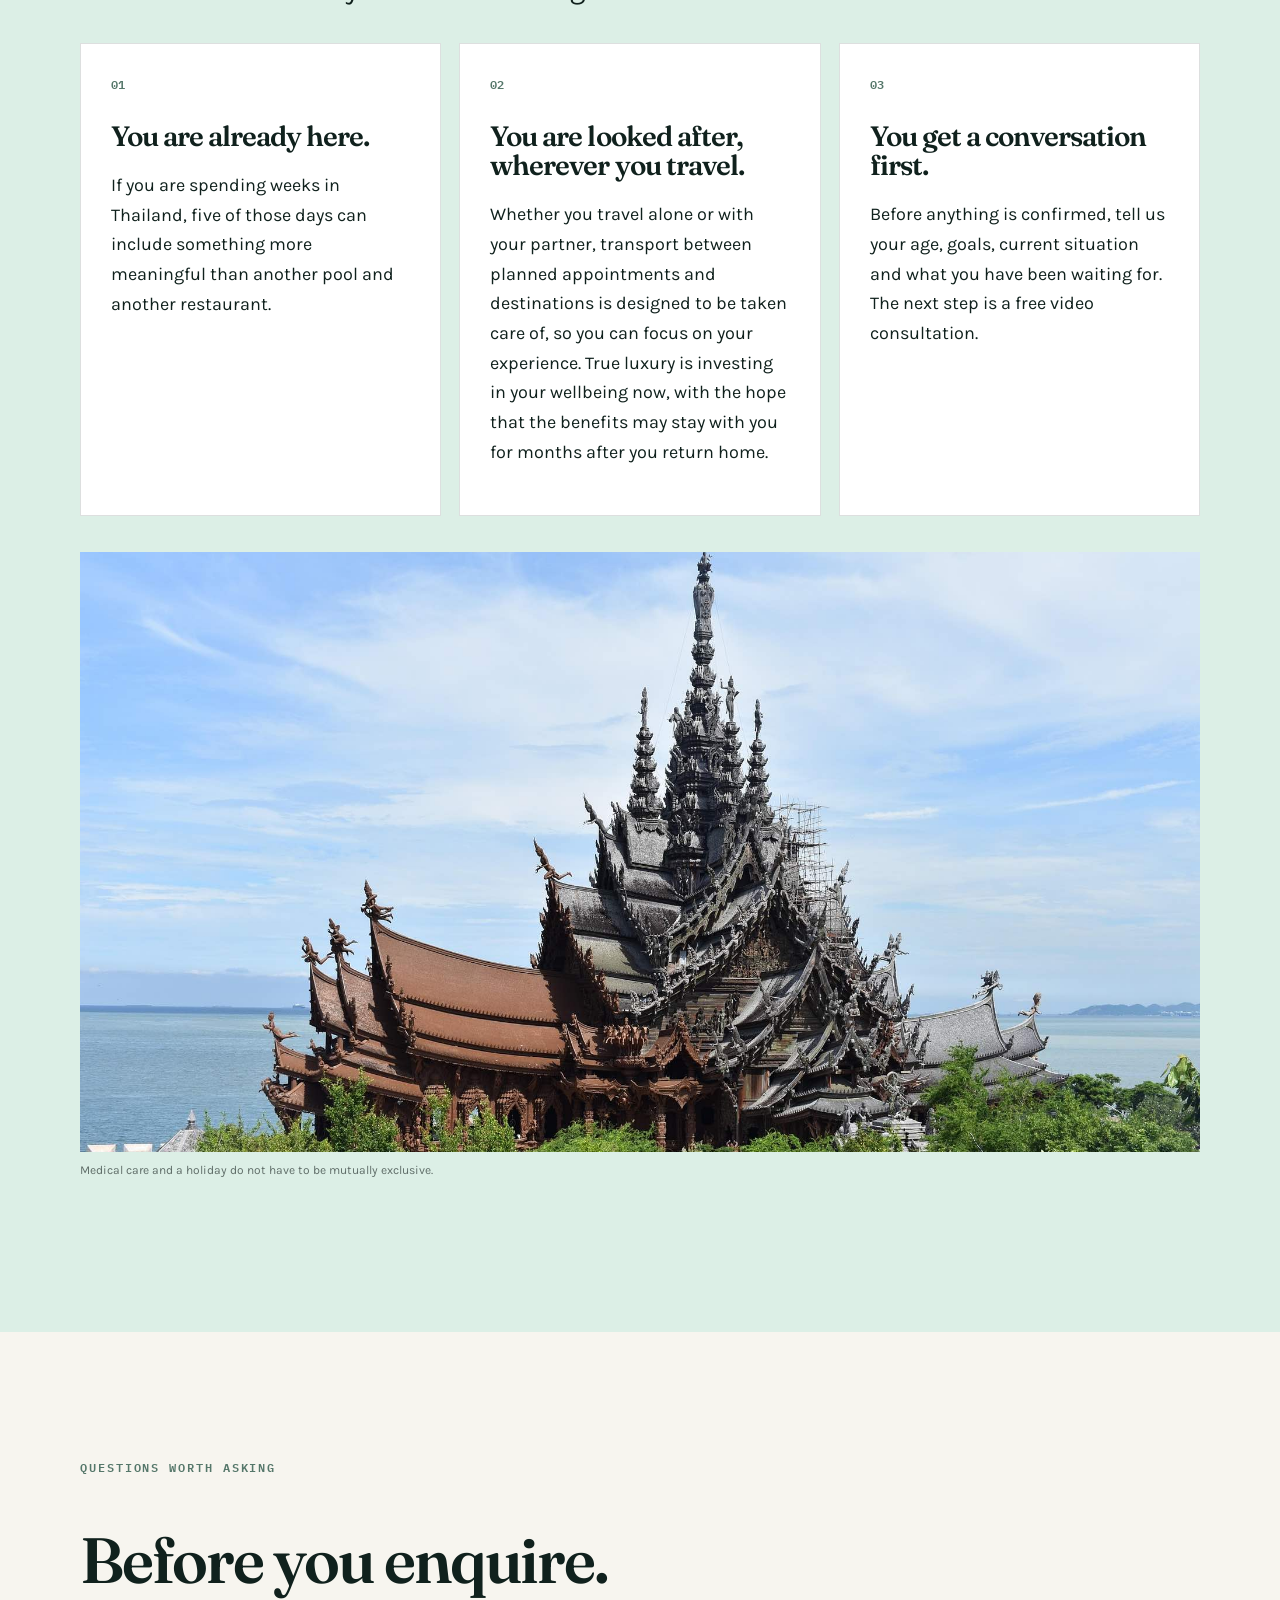
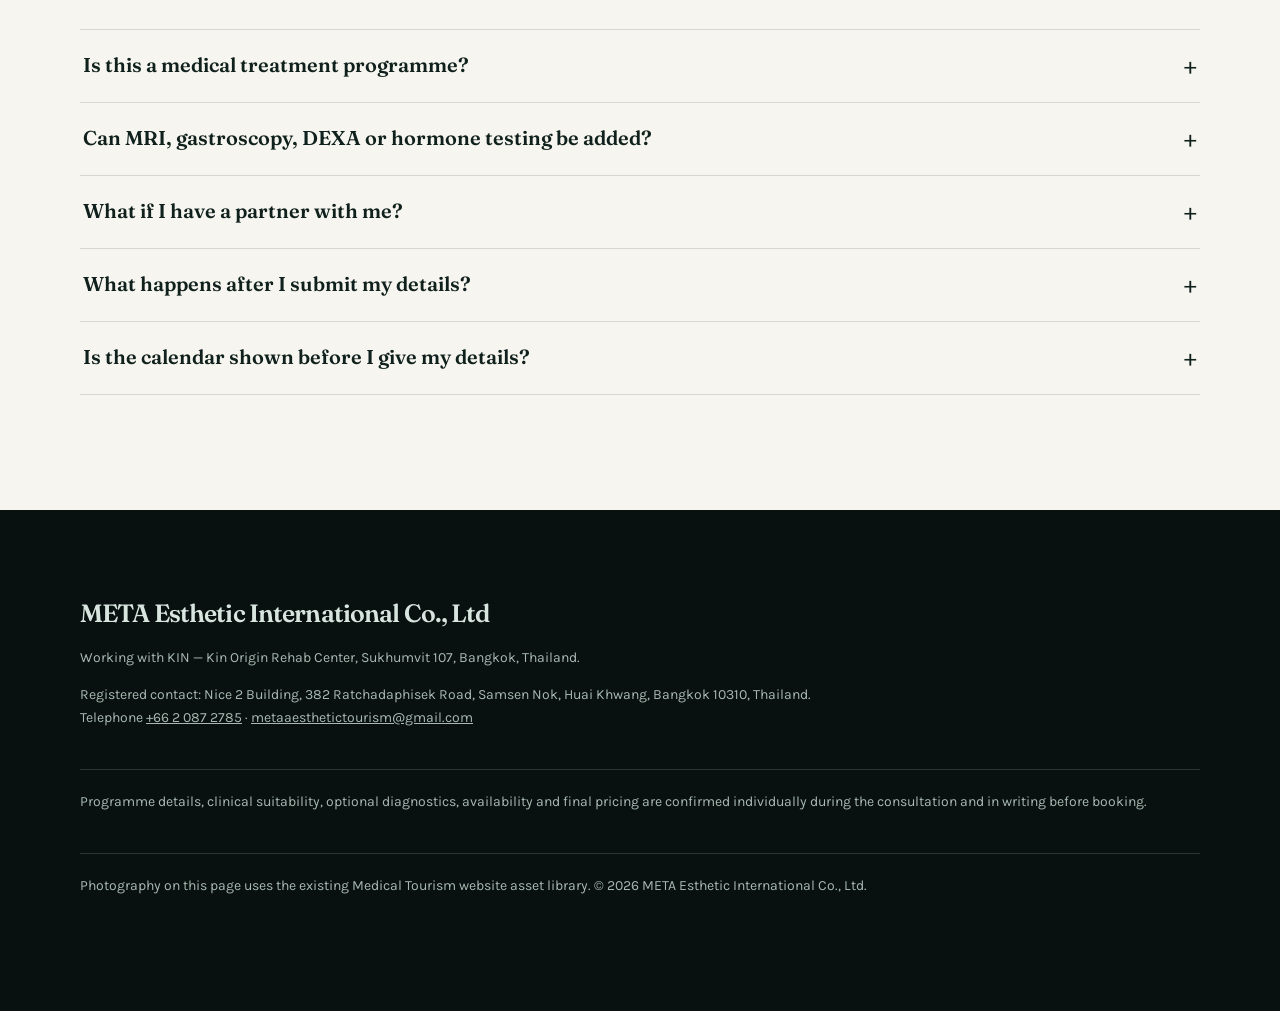
==== commit e82da863: "Update wellness section and add new content" ====
--- a/index.html
+++ b/index.html
@@ -50,7 +50,7 @@
 <main>
 <section class="hero"><div class="wrap hero-grid"><div><p class="eyebrow">Medical tourism · Thailand</p><h1>Designed for women and men in their 50s and 60s who want more than another week by the pool.</h1><p class="lede">If you are already in Thailand, there is a different way to spend five days: understand more about your health, experience a medical and wellness environment at the fraction you would pay in UK, and still have time to enjoy Thailand alone or with a partner.</p><div class="hero-actions"><a class="btn" href="enquire.html">Start your medical consultation →</a><a class="btn outline" href="#programme">Learn more ↓</a></div><p class="hero-note">Five-day preventative health &amp; wellness programme · Bangkok + Pattaya · tailored to your needs</p></div><figure class="hero-art"><img src="assets/kin-rooftop-therapy.jpg" alt="Rooftop therapy and Bangkok skyline at KIN" fetchpriority="high"><div class="caption">Health, recovery, culture — one journey.</div></figure></div></section>
 <section class="b-soft"><div class="wrap"><p class="eyebrow">Maybe this is why you stopped</p><h2>Still waiting for your MRI?</h2><p class="lede">Or your gastroscopy. Or the blood tests you wanted to do properly. Or the hormone work-up you keep meaning to arrange.</p><p>For many people in their fifties and sixties, the frustration is not that healthcare does not exist. It is that the answer is always somewhere in the future: a referral, an appointment, another appointment, another result, another letter.</p><p>And then there is private care. It can be faster — but it can also feel <strong>very expensive for something that does not necessarily feel luxurious</strong>. You can spend more than a thousand pounds on a comprehensive private health assessment and still spend the rest of the month arranging the next thing yourself. Bupa's current Be.Ahead assessment, for example, is £1,199 for a three-hour assessment with a GP, blood tests, ECG, fitness testing and targeted cancer screening.</p><div class="tablewrap"><table><thead><tr><th>Diagnostic example — England</th><th>People waiting</th><th>Already waiting 6+ weeks</th></tr></thead><tbody><tr><td>MRI scan</td><td>393,729</td><td>21.4%</td></tr><tr><td>Gastroscopy</td><td>76,455</td><td>29.0%</td></tr><tr><td>DEXA scan</td><td>70,075</td><td>19.4%</td></tr><tr><td>All 15 diagnostic categories</td><td>1,921,259</td><td>23.1%</td><td>—</td></tr></tbody></table></div><p class="src">NHS England diagnostic waiting-time data for July 2026. The national operational standard is that fewer than 1% of patients should wait 6 weeks or more for a diagnostic test. These figures are for England and describe people already waiting; they do not predict the wait for an individual patient.</p><div class="kicker-grid"><article class="kicker"><h3>393,729</h3><p>People were waiting for an MRI in England in July 2026.</p></article><article class="kicker"><h3>29%</h3><p>Of people waiting for a gastroscopy had already waited six weeks or more.</p></article><article class="kicker"><h3>23.1%</h3><p>Across 15 key diagnostic categories, almost one in four had already waited six weeks or more.</p></article></div><p class="pull">The question is not whether Britain has excellent medicine. It does. The question is whether you want to keep putting your own health at the end of the diary.</p></div></section>
-<section><div class="wrap"><p class="eyebrow">The new Thailand</p><h2>Wellness is becoming part of the reason people travel.</h2><p class="lede">Thailand is deliberately moving tourism towards health, wellness, meaning and longer-term wellbeing — not simply beaches, hotels and sightseeing.</p><div class="photo-grid"><figure><img src="assets/pattaya.jpg" alt="Pattaya coastal destination in Thailand" loading="lazy"><figcaption>Thailand — not only a holiday destination.</figcaption></figure><figure><img src="assets/beach.jpg" alt="Thai beach and coastal relaxation" loading="lazy"><figcaption>Time to recover is part of the journey.</figcaption></figure></div><p>In 2026, the Tourism Authority of Thailand is promoting the global <strong>Healing is the New Luxury</strong> direction, positioning wellness as a defining part of meaningful travel. Its “Healing Journey Thailand” campaign was officially launched in January 2026, with a focus on high-value, wellness-led and purpose-driven travel.</p><p class="script">Wellness is the new tourism. Healing is the new luxury.</p><p>That is the context in which this programme sits: not a conventional holiday with a massage added, and not a hospital stay disguised as tourism.</p></div></section>
+<section><div class="wrap"><p class="eyebrow">The new Thailand</p><h2>Wellness is becoming part of the reason people travel.</h2><p class="lede">Thailand is deliberately moving tourism towards health, wellness, meaning and longer-term wellbeing — not simply beaches, hotels and sightseeing.</p><div class="photo-grid"><figure><img src="assets/certyfikaty.jpg" alt="Awards and certificates displayed at Meta Wellness" loading="lazy"><figcaption>Experience, recognition and a focus on wellbeing.</figcaption></figure><figure><img src="assets/pattaya.jpg" alt="Pattaya coastal destination in Thailand" loading="lazy"><figcaption>Thailand — not only a holiday destination.</figcaption></figure><figure><img src="assets/beach.jpg" alt="Thai beach and coastal relaxation" loading="lazy"><figcaption>Time to recover is part of the journey.</figcaption></figure></div><p>In 2026, the Tourism Authority of Thailand is promoting the global <strong>Healing is the New Luxury</strong> direction, positioning wellness as a defining part of meaningful travel. Its “Healing Journey Thailand” campaign was officially launched in January 2026, with a focus on high-value, wellness-led and purpose-driven travel.</p><p class="script">Wellness is the new tourism. Healing is the new luxury.</p><p>That is the context in which this programme sits: not a conventional holiday with a massage added, and not a hospital stay disguised as tourism.</p></div></section>
 <div class="wave" aria-hidden="true"><svg viewBox="0 0 1200 80" preserveAspectRatio="none"><path d="M0,42 C220,86 420,4 640,28 C840,50 1010,84 1200,52 L1200,80 L0,80 Z" fill="var(--mint)"></path></svg></div>
 <section class="b-mint"><div class="wrap">
 <p class="eyebrow">The place matters</p>
@@ -222,7 +222,7 @@
 </div></section>
 
 
-<section class="b-mint"><div class="wrap"><p class="eyebrow">Why this can make sense</p><h2>Not “cheap medical tourism”. A different use of your time.</h2><div class="cards"><article class="card"><div class="num">01</div><h3>You are already here.</h3><p>If you are spending weeks in Thailand, five of those days can include something more meaningful than another pool and another restaurant.</p></article><article class="card"><div class="num">02</div><h3>You do not have to travel alone.</h3><p>The programme is designed to work for leisure travellers and companions who want to combine health-focused appointments with experiencing Thailand.</p></article><article class="card"><div class="num">03</div><h3>You get a conversation first.</h3><p>Before anything is confirmed, tell us your age, goals, current situation and what you have been waiting for. The next step is a free video consultation.</p></article></div><figure class="photo-wide"><img src="assets/sanctuary.jpg" alt="Sanctuary of Truth area in Pattaya" loading="lazy"><figcaption>Medical care and a holiday do not have to be mutually exclusive.</figcaption></figure></div></section>
+<section class="b-mint"><div class="wrap"><p class="eyebrow">Why this can make sense</p><h2>You deserve luxury treatment — at a more considered price.</h2><p class="lede">If you know Thailand, you may have noticed how thoughtfully Thai people look after their ladies and gentlemen. You deserve that same warm, attentive, pampered experience — with a programme designed to make better use of your time and budget.</p><div class="cards"><article class="card"><div class="num">01</div><h3>You are already here.</h3><p>If you are spending weeks in Thailand, five of those days can include something more meaningful than another pool and another restaurant.</p></article><article class="card"><div class="num">02</div><h3>You are looked after, wherever you travel.</h3><p>Whether you travel alone or with your partner, transport between planned appointments and destinations is designed to be taken care of, so you can focus on your experience. True luxury is investing in your wellbeing now, with the hope that the benefits may stay with you for months after you return home.</p></article><article class="card"><div class="num">03</div><h3>You get a conversation first.</h3><p>Before anything is confirmed, tell us your age, goals, current situation and what you have been waiting for. The next step is a free video consultation.</p></article></div><figure class="photo-wide"><img src="assets/sanctuary.jpg" alt="Sanctuary of Truth area in Pattaya" loading="lazy"><figcaption>Medical care and a holiday do not have to be mutually exclusive.</figcaption></figure></div></section>
 <section><div class="wrap"><p class="eyebrow">Questions worth asking</p><h2>Before you enquire.</h2><div class="acc"><details><summary>Is this a medical treatment programme?</summary><div class="details-body"><p>It is presented as a preventative and restorative health and wellness programme. It is not a substitute for your GP or consultant and is not a promise to diagnose or treat a specific condition. A doctor must determine whether an individual is suitable.</p></div></details><details><summary>Can MRI, gastroscopy, DEXA or hormone testing be added?</summary><div class="details-body"><p>Comprehensive Executive Health Assessment is the core of the programme. Colonoscopy and spinal MRI are optional and only considered where clinically appropriate. Availability, pathway and pricing are confirmed individually.</p></div></details><details><summary>What if I have a partner with me?</summary><div class="details-body"><p>Tell us on the enquiry form. The programme source specifically identifies leisure travellers and companions as a target profile. Any clinical services for a companion would need to be quoted separately unless confirmed otherwise.</p></div></details><details><summary>What happens after I submit my details?</summary><div class="details-body"><p>Your details are captured first and your phone number is passed to our contact system. You are then taken to a thank-you page where you can choose a free video consultation time through our calendar. Our team may also contact you automatically by phone.</p></div></details><details><summary>Is the calendar shown before I give my details?</summary><div class="details-body"><p>No. The booking calendar is deliberately placed after the lead form. The first step is to tell us who you are and what you are looking for. The second step is optional: choose a video consultation time.</p></div></details></div></div></section>
 
 </main>
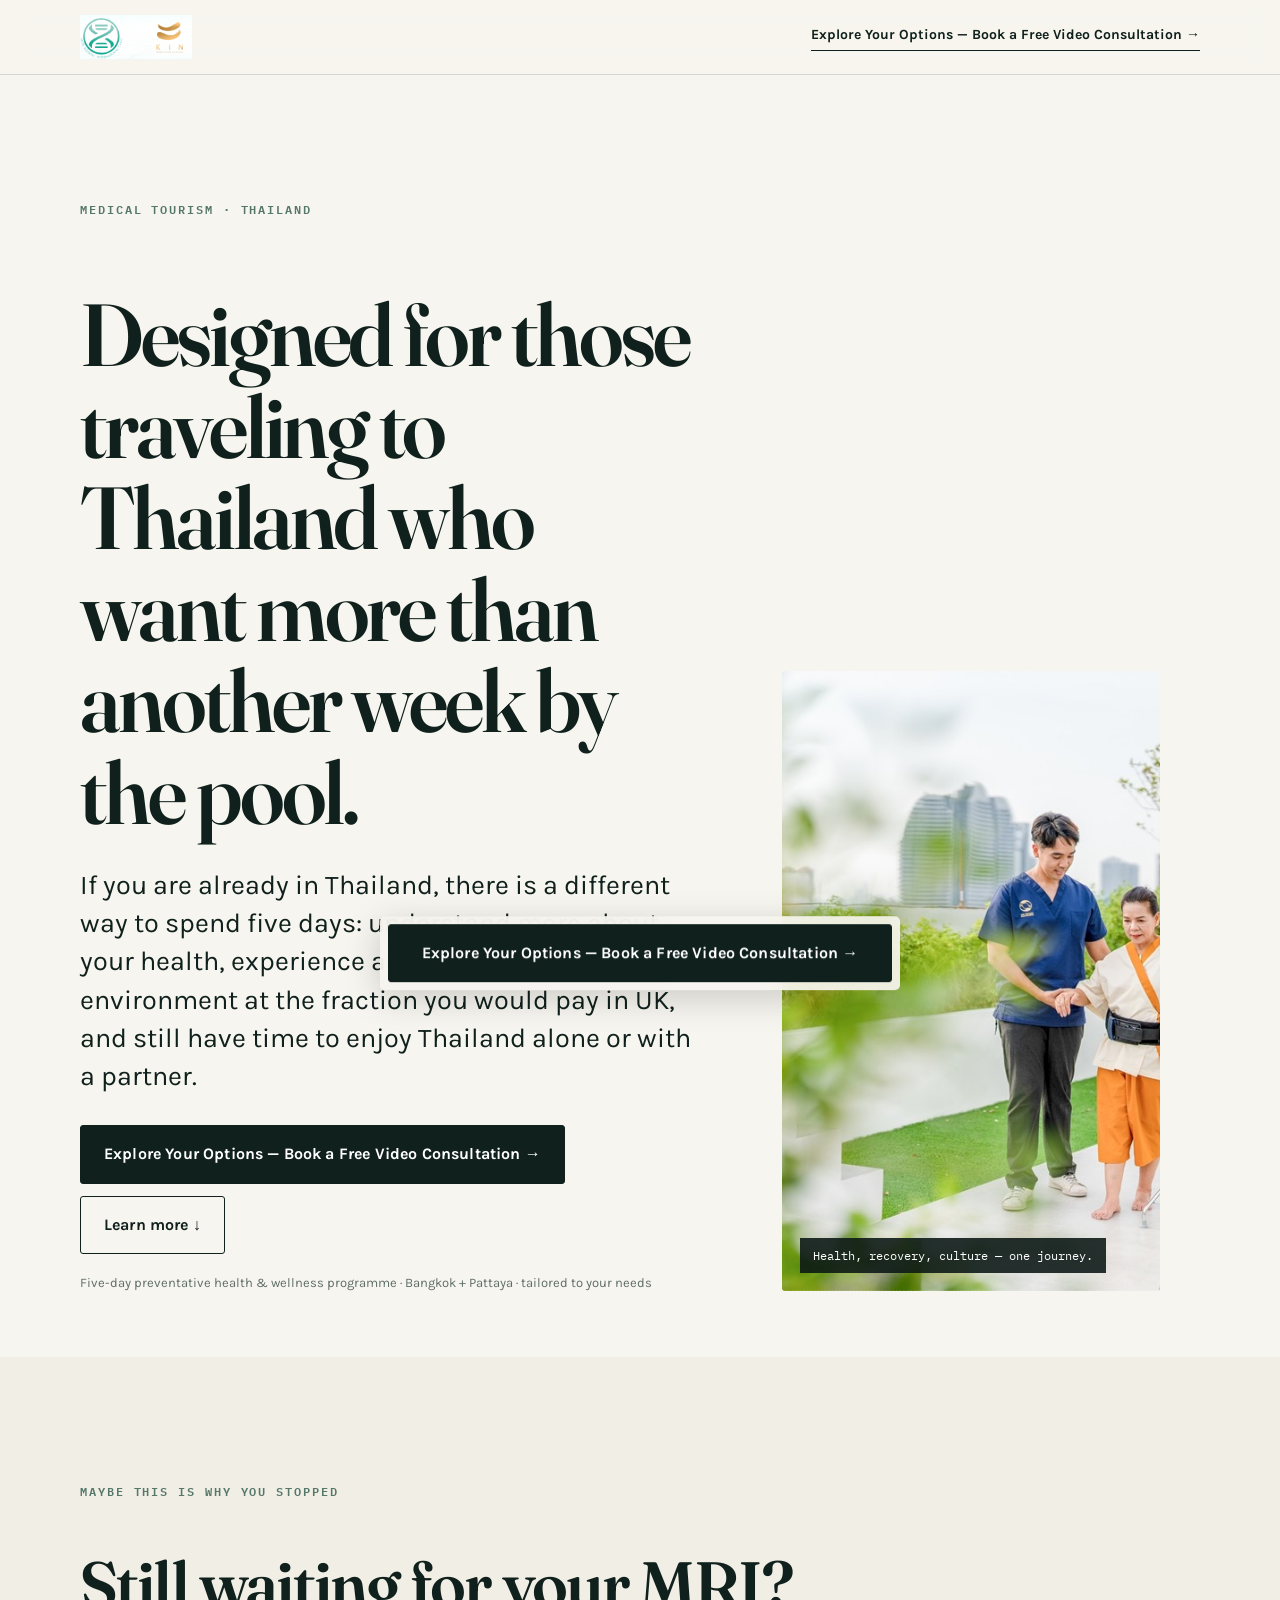
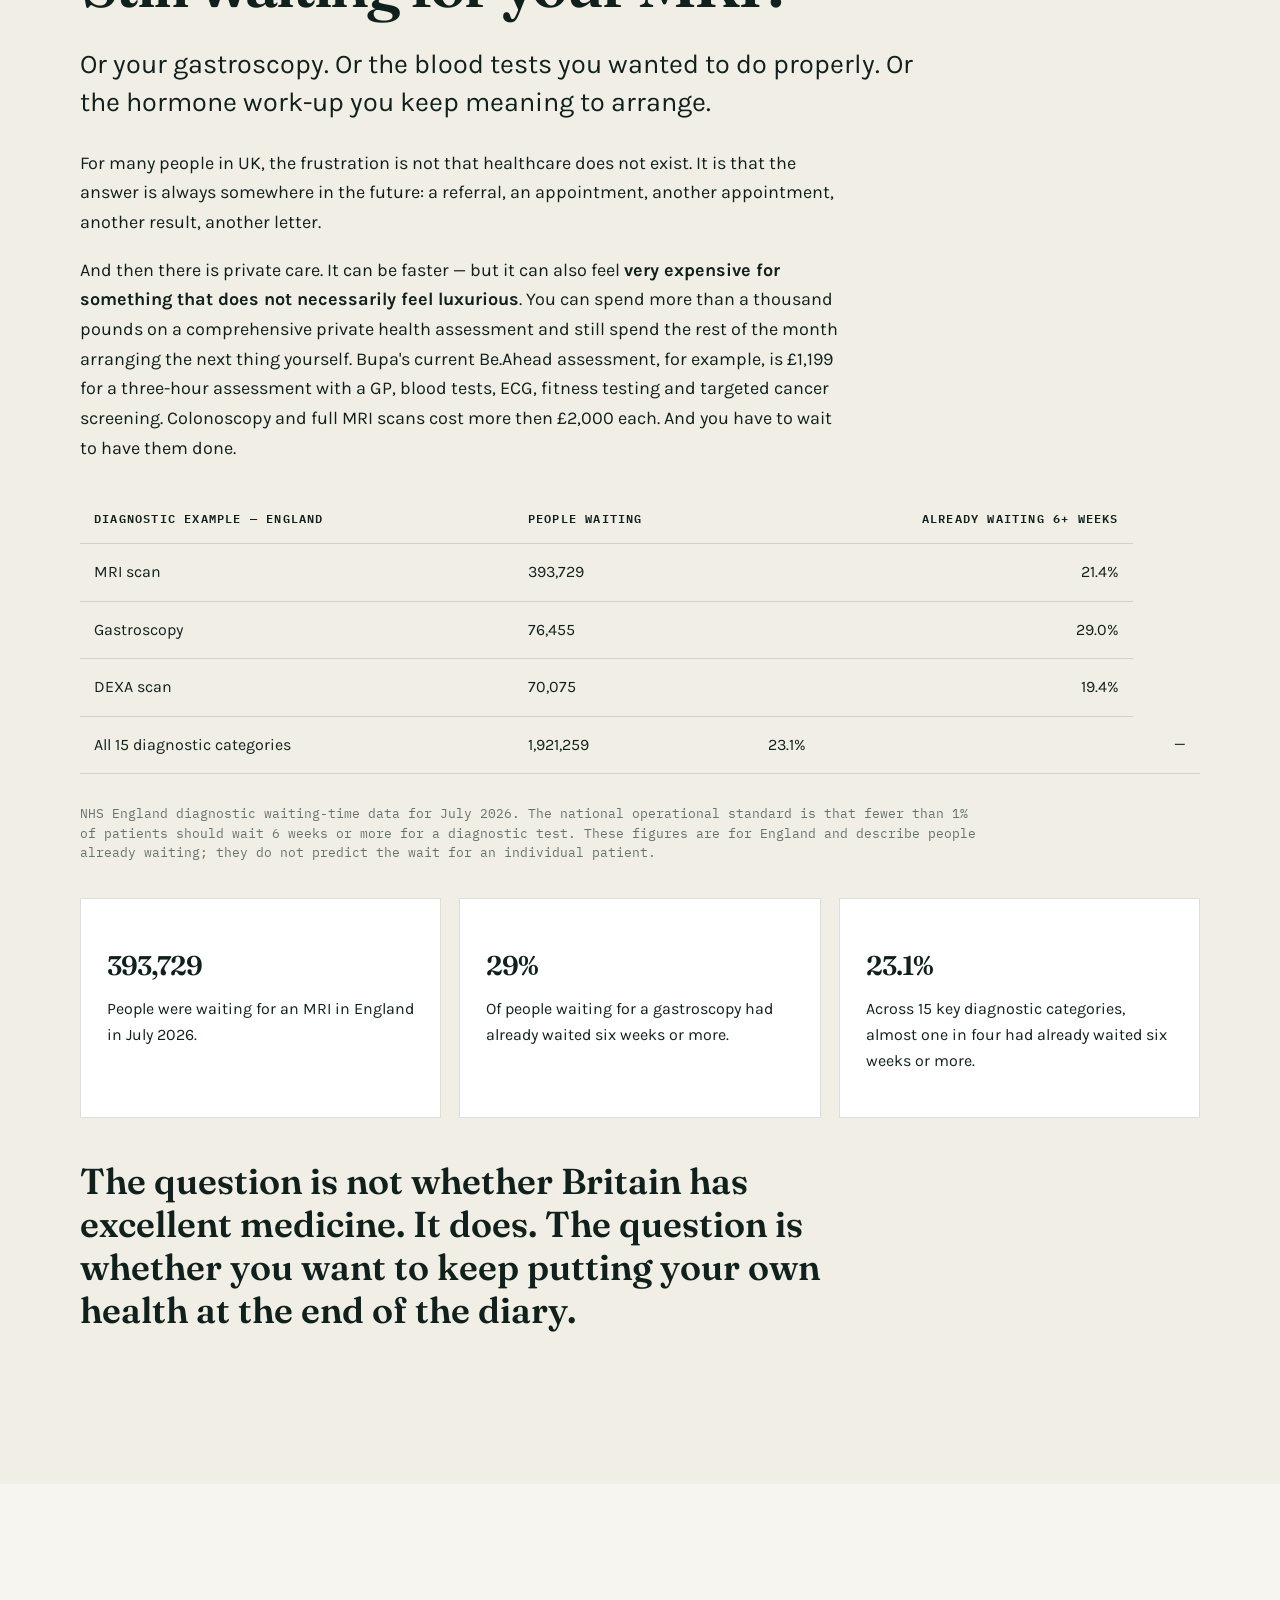
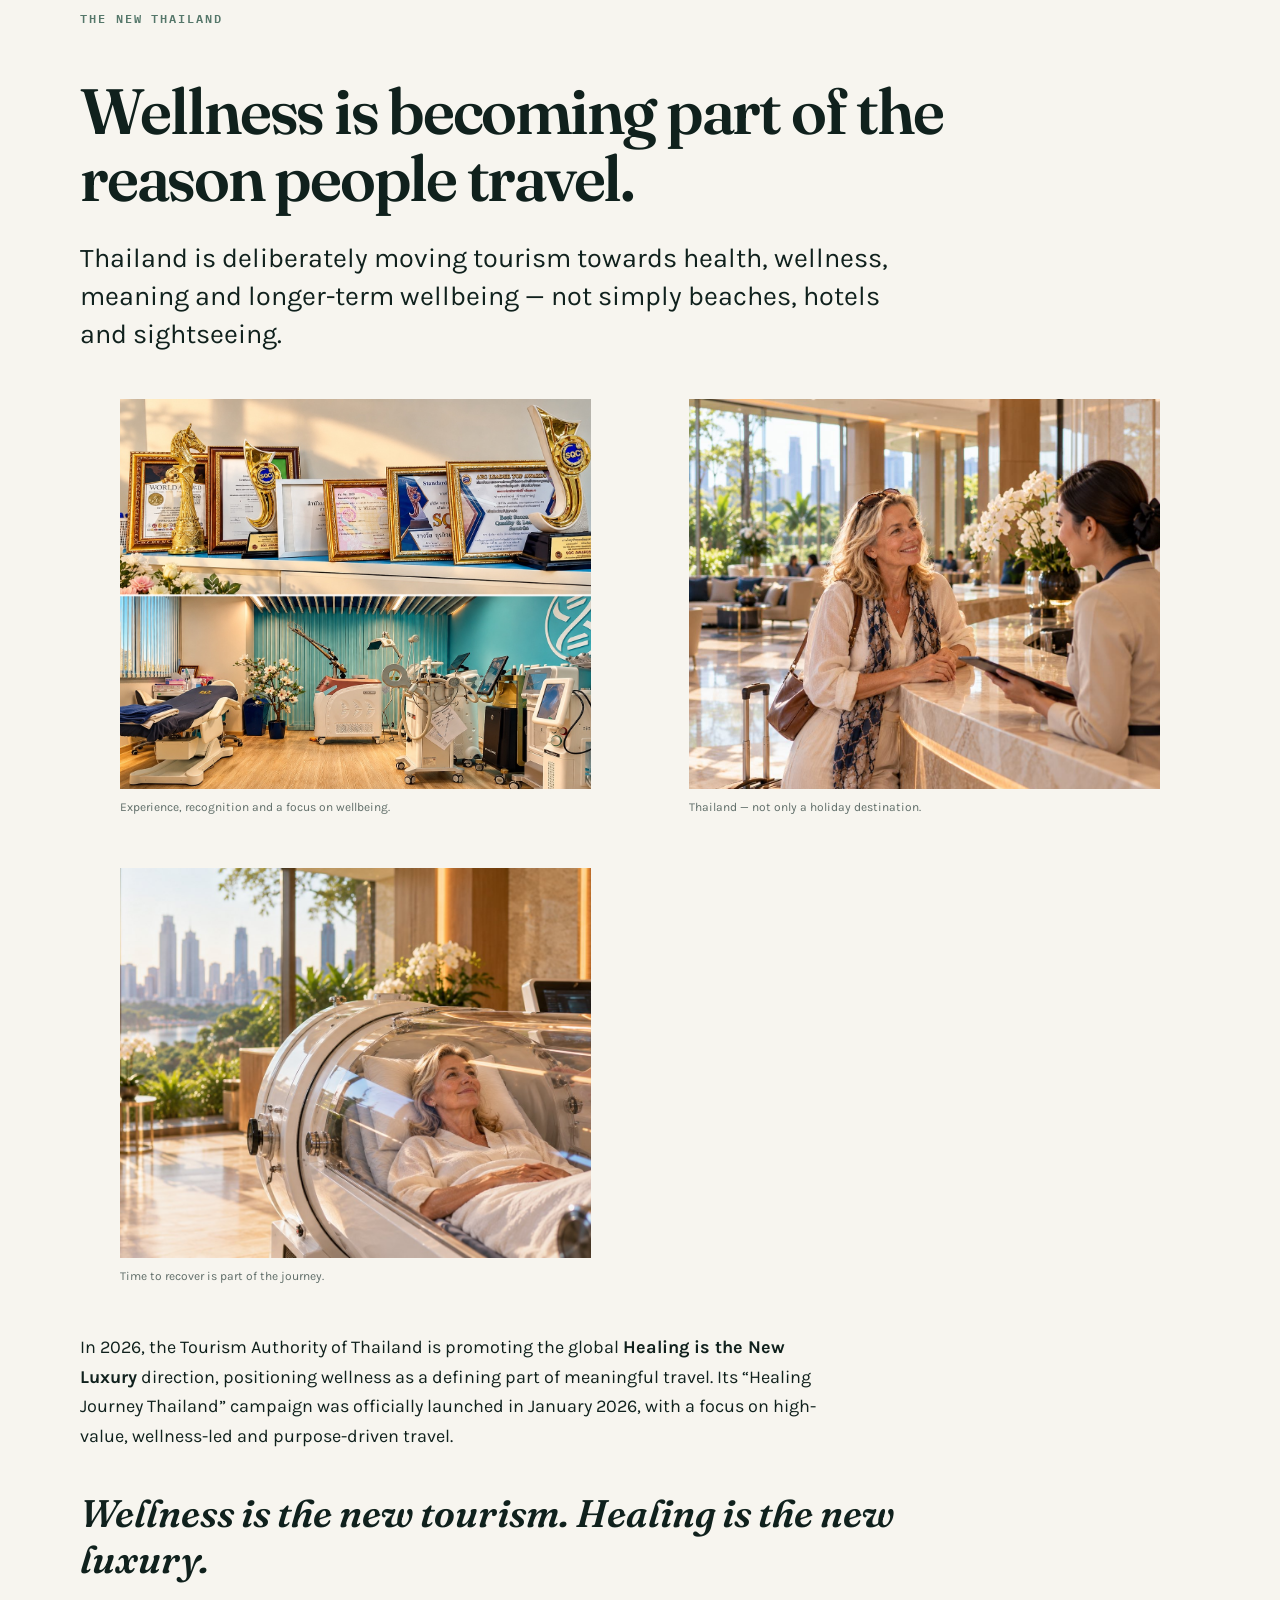
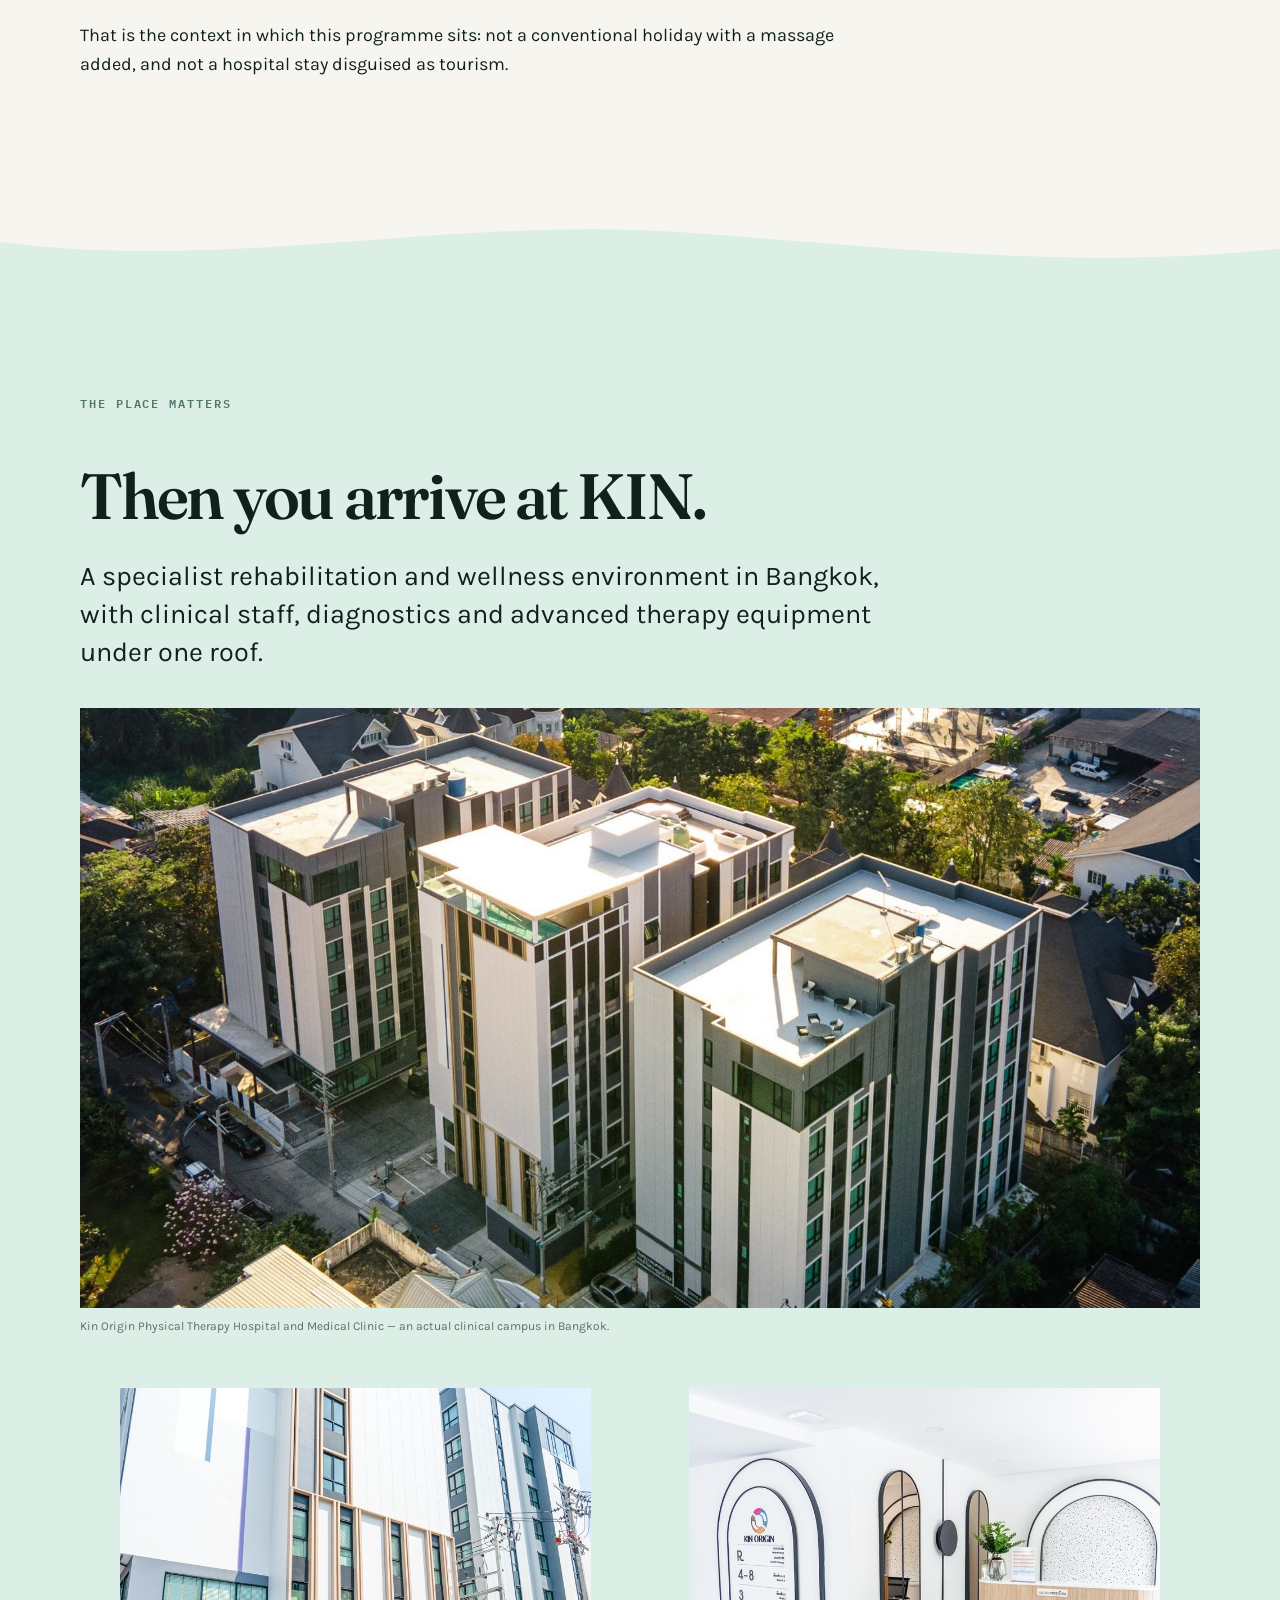
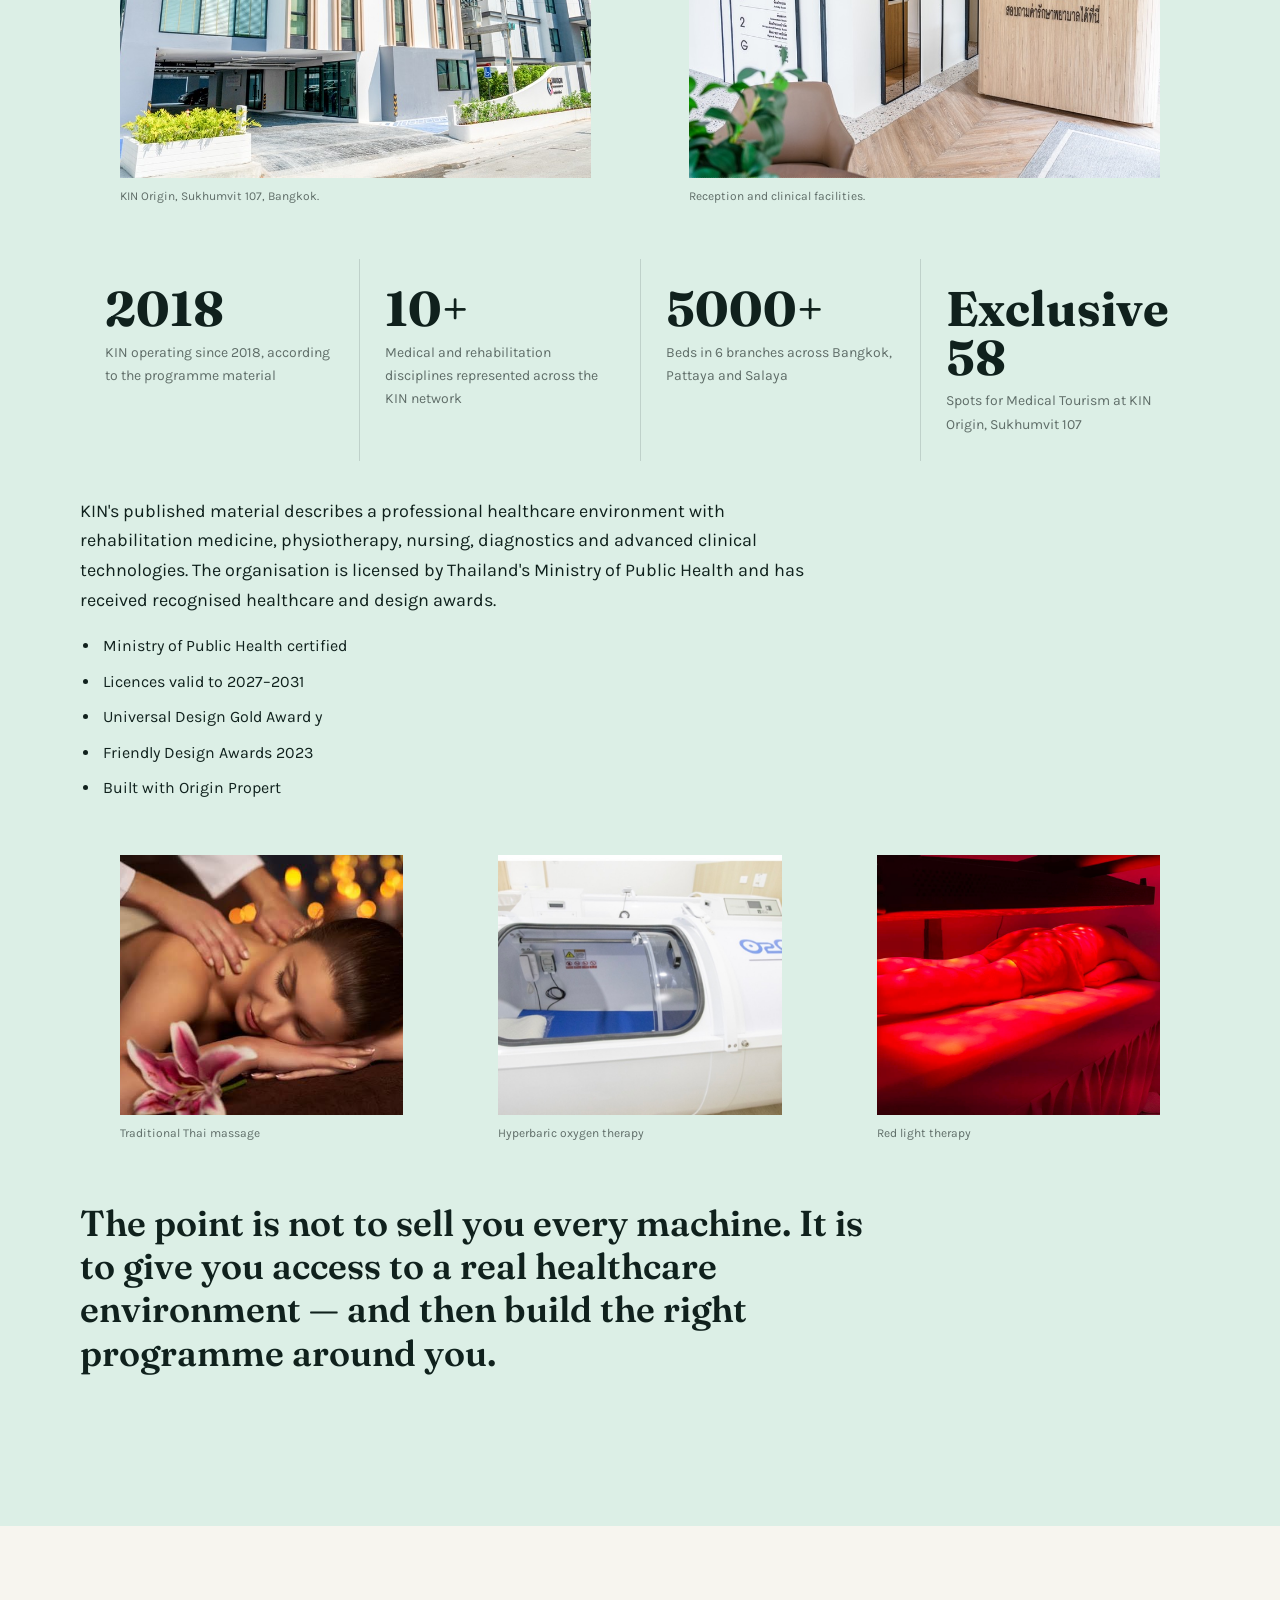
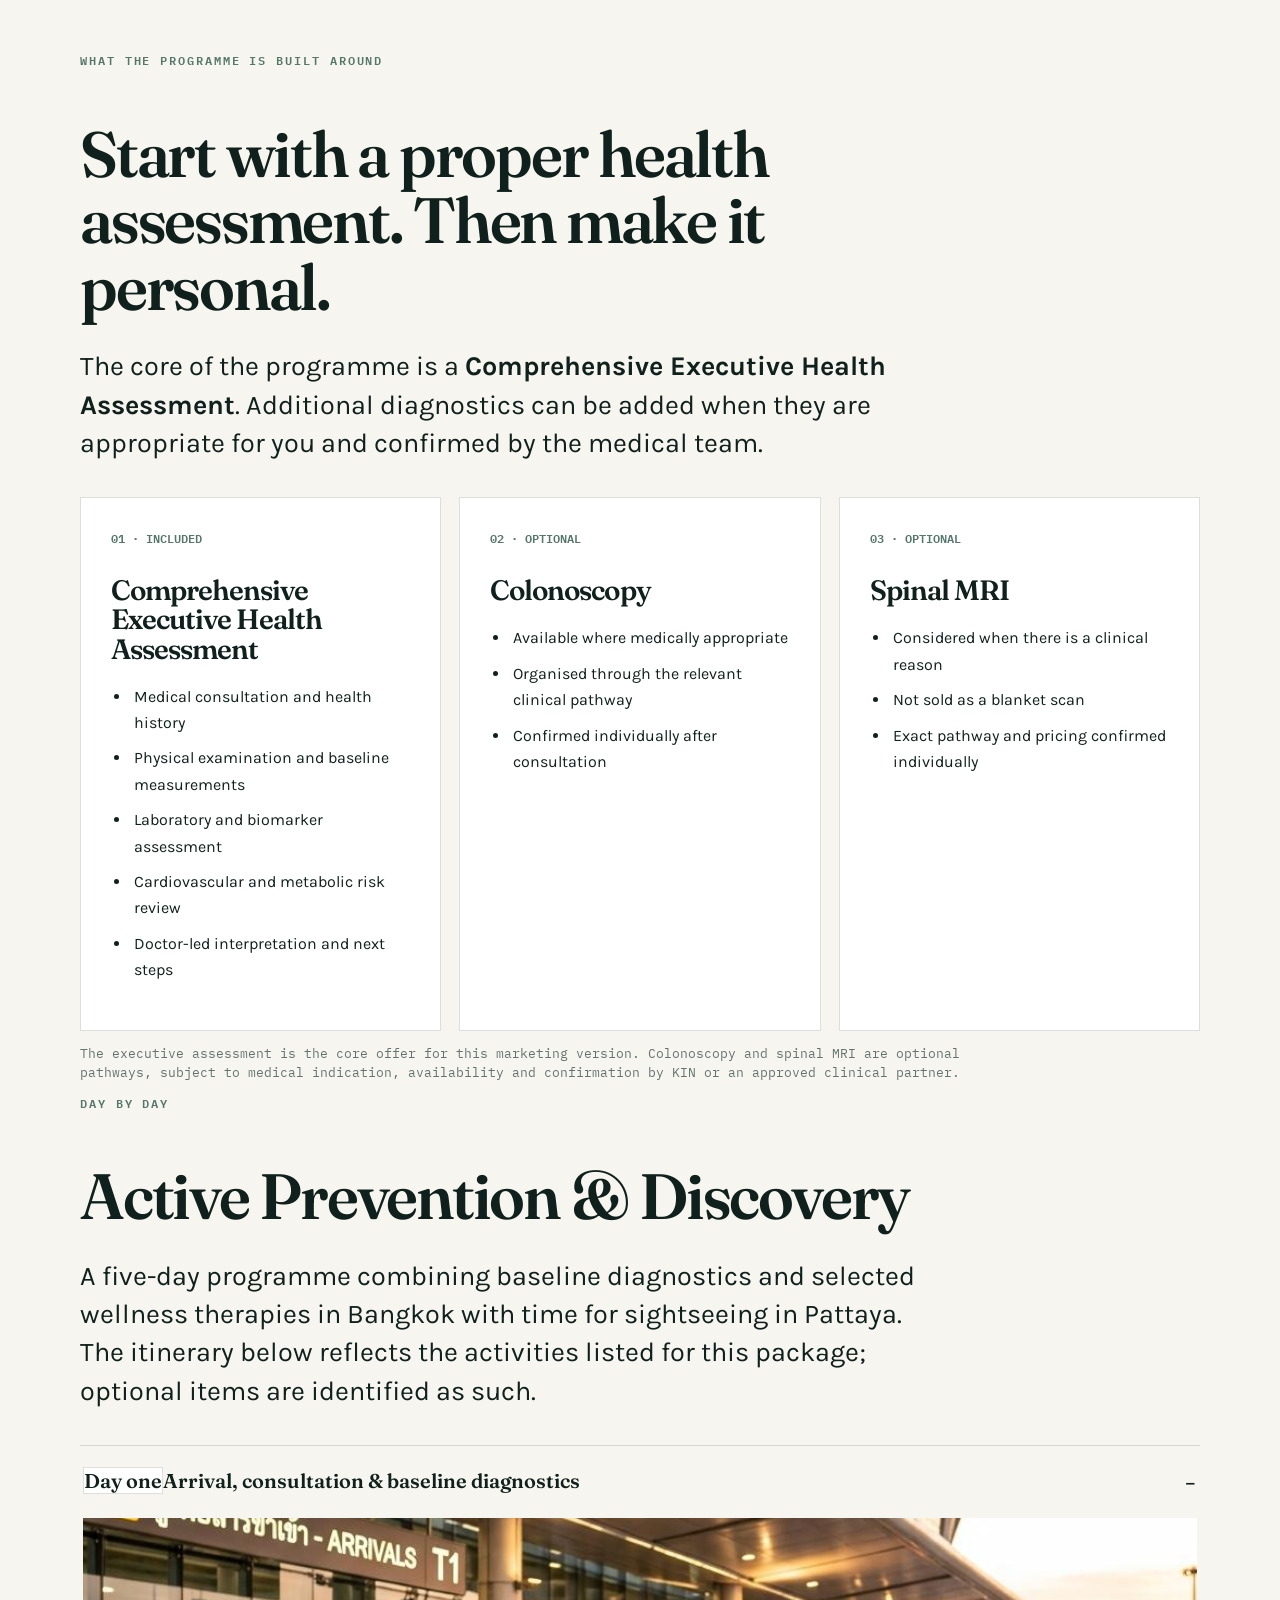
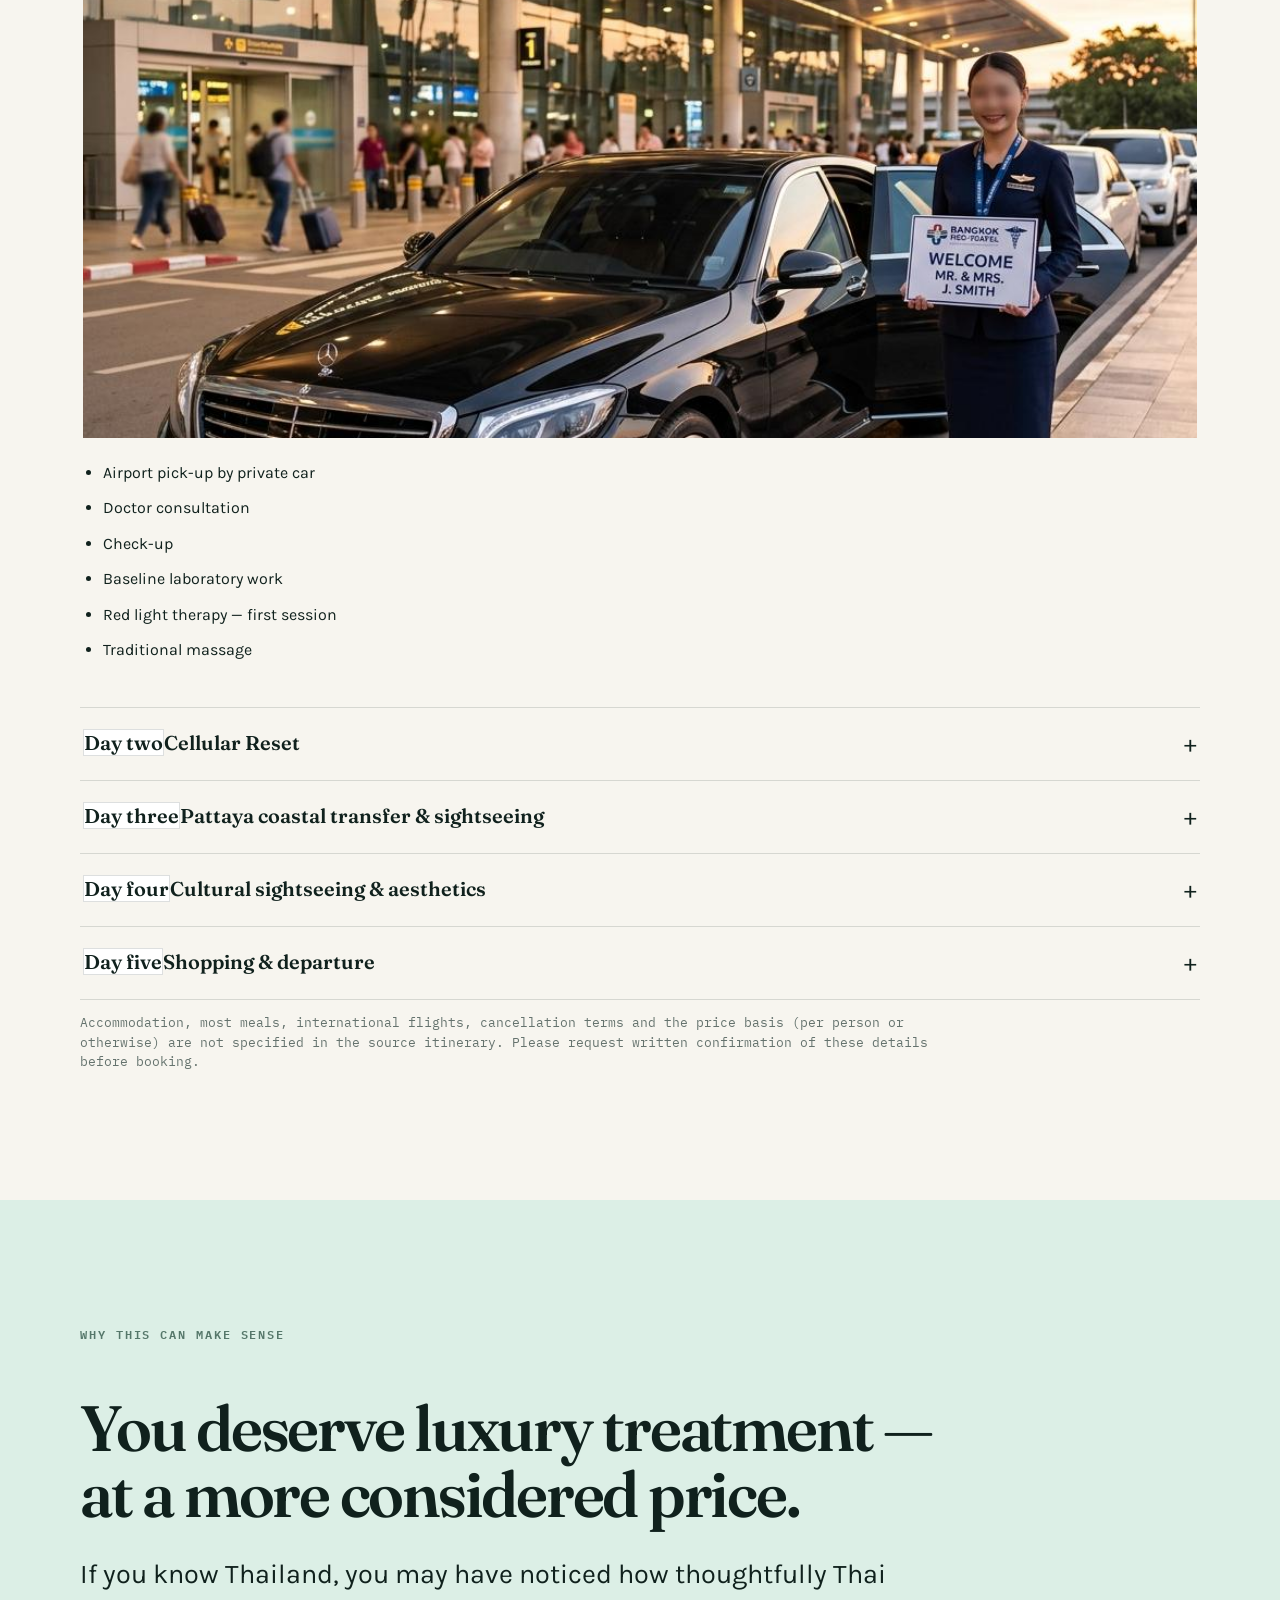
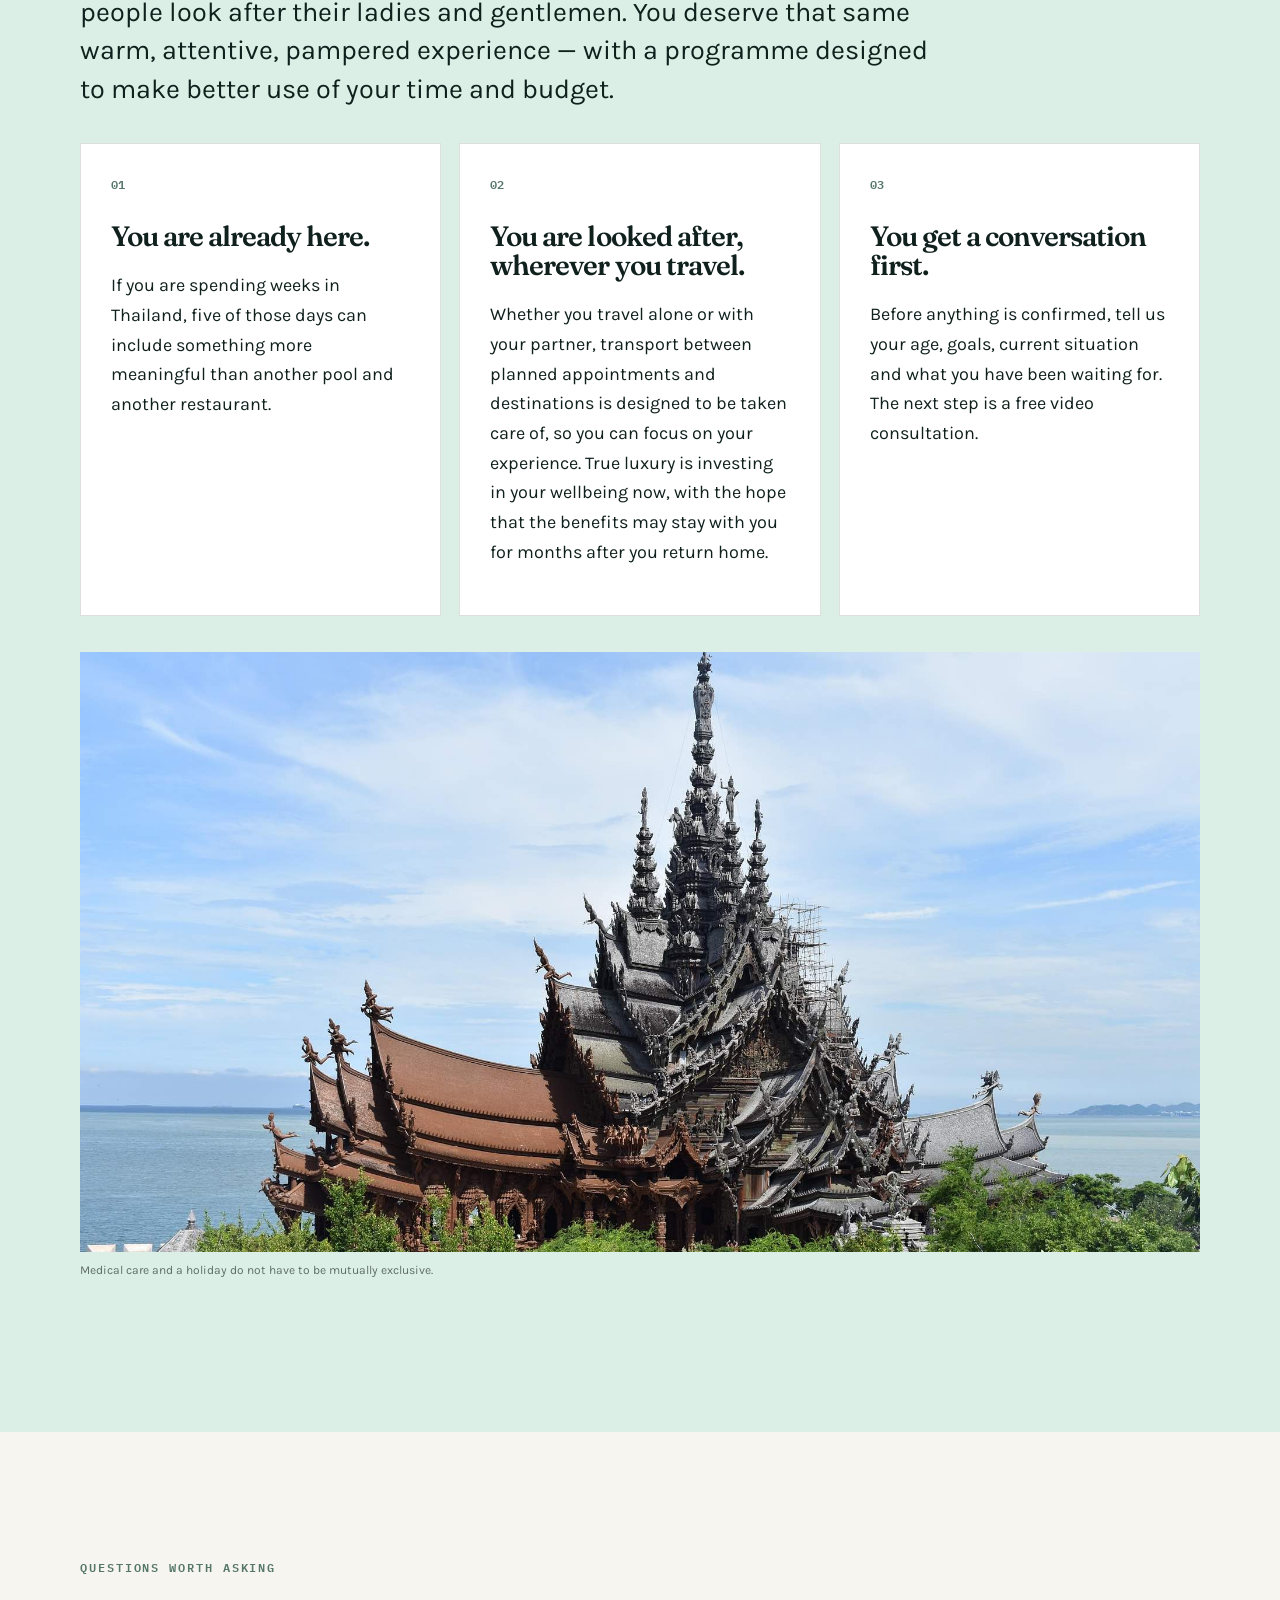
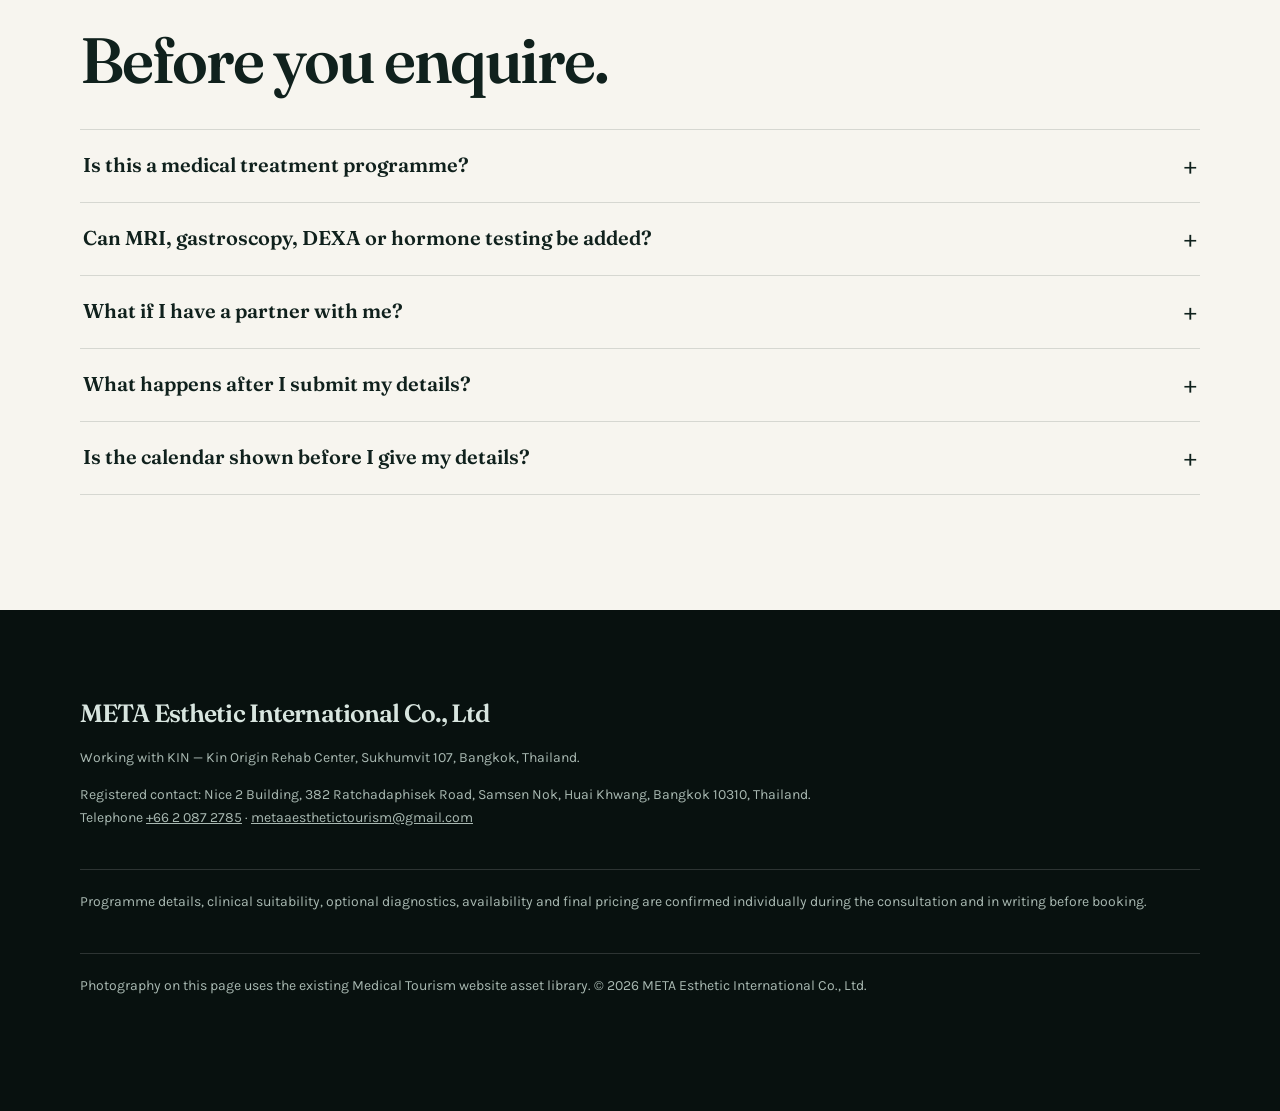
==== commit ac2f2bfe: "Update index.html" ====
--- a/index.html
+++ b/index.html
@@ -46,10 +46,10 @@
 </style>
 </head>
 <body>
-<header class="topbar"><div class="wrap"><img src="assets/logo-lockup.png" alt="META Esthetic International and KIN Rehabilitation"><a class="tcta" href="enquire.html">Start your medical consultation →</a></div></header>
+<header class="topbar"><div class="wrap"><img src="assets/logo-lockup.png" alt="META Esthetic International and KIN Rehabilitation"><a class="tcta" href="enquire.html">Explore Your Options — Book a Free Video Consultation →</a></div></header>
 <main>
-<section class="hero"><div class="wrap hero-grid"><div><p class="eyebrow">Medical tourism · Thailand</p><h1>Designed for women and men in their 50s and 60s who want more than another week by the pool.</h1><p class="lede">If you are already in Thailand, there is a different way to spend five days: understand more about your health, experience a medical and wellness environment at the fraction you would pay in UK, and still have time to enjoy Thailand alone or with a partner.</p><div class="hero-actions"><a class="btn" href="enquire.html">Start your medical consultation →</a><a class="btn outline" href="#programme">Learn more ↓</a></div><p class="hero-note">Five-day preventative health &amp; wellness programme · Bangkok + Pattaya · tailored to your needs</p></div><figure class="hero-art"><img src="assets/kin-rooftop-therapy.jpg" alt="Rooftop therapy and Bangkok skyline at KIN" fetchpriority="high"><div class="caption">Health, recovery, culture — one journey.</div></figure></div></section>
-<section class="b-soft"><div class="wrap"><p class="eyebrow">Maybe this is why you stopped</p><h2>Still waiting for your MRI?</h2><p class="lede">Or your gastroscopy. Or the blood tests you wanted to do properly. Or the hormone work-up you keep meaning to arrange.</p><p>For many people in their fifties and sixties, the frustration is not that healthcare does not exist. It is that the answer is always somewhere in the future: a referral, an appointment, another appointment, another result, another letter.</p><p>And then there is private care. It can be faster — but it can also feel <strong>very expensive for something that does not necessarily feel luxurious</strong>. You can spend more than a thousand pounds on a comprehensive private health assessment and still spend the rest of the month arranging the next thing yourself. Bupa's current Be.Ahead assessment, for example, is £1,199 for a three-hour assessment with a GP, blood tests, ECG, fitness testing and targeted cancer screening.</p><div class="tablewrap"><table><thead><tr><th>Diagnostic example — England</th><th>People waiting</th><th>Already waiting 6+ weeks</th></tr></thead><tbody><tr><td>MRI scan</td><td>393,729</td><td>21.4%</td></tr><tr><td>Gastroscopy</td><td>76,455</td><td>29.0%</td></tr><tr><td>DEXA scan</td><td>70,075</td><td>19.4%</td></tr><tr><td>All 15 diagnostic categories</td><td>1,921,259</td><td>23.1%</td><td>—</td></tr></tbody></table></div><p class="src">NHS England diagnostic waiting-time data for July 2026. The national operational standard is that fewer than 1% of patients should wait 6 weeks or more for a diagnostic test. These figures are for England and describe people already waiting; they do not predict the wait for an individual patient.</p><div class="kicker-grid"><article class="kicker"><h3>393,729</h3><p>People were waiting for an MRI in England in July 2026.</p></article><article class="kicker"><h3>29%</h3><p>Of people waiting for a gastroscopy had already waited six weeks or more.</p></article><article class="kicker"><h3>23.1%</h3><p>Across 15 key diagnostic categories, almost one in four had already waited six weeks or more.</p></article></div><p class="pull">The question is not whether Britain has excellent medicine. It does. The question is whether you want to keep putting your own health at the end of the diary.</p></div></section>
+<section class="hero"><div class="wrap hero-grid"><div><p class="eyebrow">Medical tourism · Thailand</p><h1>Designed for those traveling to Thailand who want more than another week by the pool.</h1><p class="lede">If you are already in Thailand, there is a different way to spend five days: understand more about your health, experience a medical and wellness environment at the fraction you would pay in UK, and still have time to enjoy Thailand alone or with a partner.</p><div class="hero-actions"><a class="btn" href="enquire.html">Explore Your Options — Book a Free Video Consultation →</a><a class="btn outline" href="#programme">Learn more ↓</a></div><p class="hero-note">Five-day preventative health &amp; wellness programme · Bangkok + Pattaya · tailored to your needs</p></div><figure class="hero-art"><img src="assets/kin-rooftop-therapy.jpg" alt="Rooftop therapy and Bangkok skyline at KIN" fetchpriority="high"><div class="caption">Health, recovery, culture — one journey.</div></figure></div></section>
+<section class="b-soft"><div class="wrap"><p class="eyebrow">Maybe this is why you stopped</p><h2>Still waiting for your MRI?</h2><p class="lede">Or your gastroscopy. Or the blood tests you wanted to do properly. Or the hormone work-up you keep meaning to arrange.</p><p>For many people in UK, the frustration is not that healthcare does not exist. It is that the answer is always somewhere in the future: a referral, an appointment, another appointment, another result, another letter.</p><p>And then there is private care. It can be faster — but it can also feel <strong>very expensive for something that does not necessarily feel luxurious</strong>. You can spend more than a thousand pounds on a comprehensive private health assessment and still spend the rest of the month arranging the next thing yourself. Bupa's current Be.Ahead assessment, for example, is £1,199 for a three-hour assessment with a GP, blood tests, ECG, fitness testing and targeted cancer screening. Colonoscopy and full MRI scans cost more then £2,000 each. And you have to wait to have them done.</p><div class="tablewrap"><table><thead><tr><th>Diagnostic example — England</th><th>People waiting</th><th>Already waiting 6+ weeks</th></tr></thead><tbody><tr><td>MRI scan</td><td>393,729</td><td>21.4%</td></tr><tr><td>Gastroscopy</td><td>76,455</td><td>29.0%</td></tr><tr><td>DEXA scan</td><td>70,075</td><td>19.4%</td></tr><tr><td>All 15 diagnostic categories</td><td>1,921,259</td><td>23.1%</td><td>—</td></tr></tbody></table></div><p class="src">NHS England diagnostic waiting-time data for July 2026. The national operational standard is that fewer than 1% of patients should wait 6 weeks or more for a diagnostic test. These figures are for England and describe people already waiting; they do not predict the wait for an individual patient.</p><div class="kicker-grid"><article class="kicker"><h3>393,729</h3><p>People were waiting for an MRI in England in July 2026.</p></article><article class="kicker"><h3>29%</h3><p>Of people waiting for a gastroscopy had already waited six weeks or more.</p></article><article class="kicker"><h3>23.1%</h3><p>Across 15 key diagnostic categories, almost one in four had already waited six weeks or more.</p></article></div><p class="pull">The question is not whether Britain has excellent medicine. It does. The question is whether you want to keep putting your own health at the end of the diary.</p></div></section>
 <section><div class="wrap"><p class="eyebrow">The new Thailand</p><h2>Wellness is becoming part of the reason people travel.</h2><p class="lede">Thailand is deliberately moving tourism towards health, wellness, meaning and longer-term wellbeing — not simply beaches, hotels and sightseeing.</p><div class="photo-grid"><figure><img src="assets/certyfikaty.jpg" alt="Awards and certificates displayed at Meta Wellness" loading="lazy"><figcaption>Experience, recognition and a focus on wellbeing.</figcaption></figure><figure><img src="assets/pattaya.jpg" alt="Pattaya coastal destination in Thailand" loading="lazy"><figcaption>Thailand — not only a holiday destination.</figcaption></figure><figure><img src="assets/beach.jpg" alt="Thai beach and coastal relaxation" loading="lazy"><figcaption>Time to recover is part of the journey.</figcaption></figure></div><p>In 2026, the Tourism Authority of Thailand is promoting the global <strong>Healing is the New Luxury</strong> direction, positioning wellness as a defining part of meaningful travel. Its “Healing Journey Thailand” campaign was officially launched in January 2026, with a focus on high-value, wellness-led and purpose-driven travel.</p><p class="script">Wellness is the new tourism. Healing is the new luxury.</p><p>That is the context in which this programme sits: not a conventional holiday with a massage added, and not a hospital stay disguised as tourism.</p></div></section>
 <div class="wave" aria-hidden="true"><svg viewBox="0 0 1200 80" preserveAspectRatio="none"><path d="M0,42 C220,86 420,4 640,28 C840,50 1010,84 1200,52 L1200,80 L0,80 Z" fill="var(--mint)"></path></svg></div>
 <section class="b-mint"><div class="wrap">
@@ -227,7 +227,7 @@
 
 </main>
 <footer><div class="wrap"><h3>META Esthetic International Co., Ltd</h3><p>Working with KIN — Kin Origin Rehab Center, Sukhumvit 107, Bangkok, Thailand.</p><p>Registered contact: Nice 2 Building, 382 Ratchadaphisek Road, Samsen Nok, Huai Khwang, Bangkok 10310, Thailand.<br>Telephone <a href="tel:+6620872785">+66 2 087 2785</a> · <a href="mailto:metaaesthetictourism@gmail.com">metaaesthetictourism@gmail.com</a></p><p class="fine">Programme details, clinical suitability, optional diagnostics, availability and final pricing are confirmed individually during the consultation and in writing before booking.</p><p class="fine">Photography on this page uses the existing Medical Tourism website asset library. © 2026 META Esthetic International Co., Ltd.</p></div></footer>
-<div class="dock" id="dock"><a class="btn" href="enquire.html">Start your medical consultation →</a></div>
+<div class="dock" id="dock"><a class="btn" href="enquire.html">Explore Your Options — Book a Free Video Consultation →</a></div>
 <script>(function(){const dock=document.getElementById('dock');function tick(){dock.classList.toggle('on',window.scrollY>560)}window.addEventListener('scroll',tick,{passive:true});tick()})();</script>
 </body></html>
 
